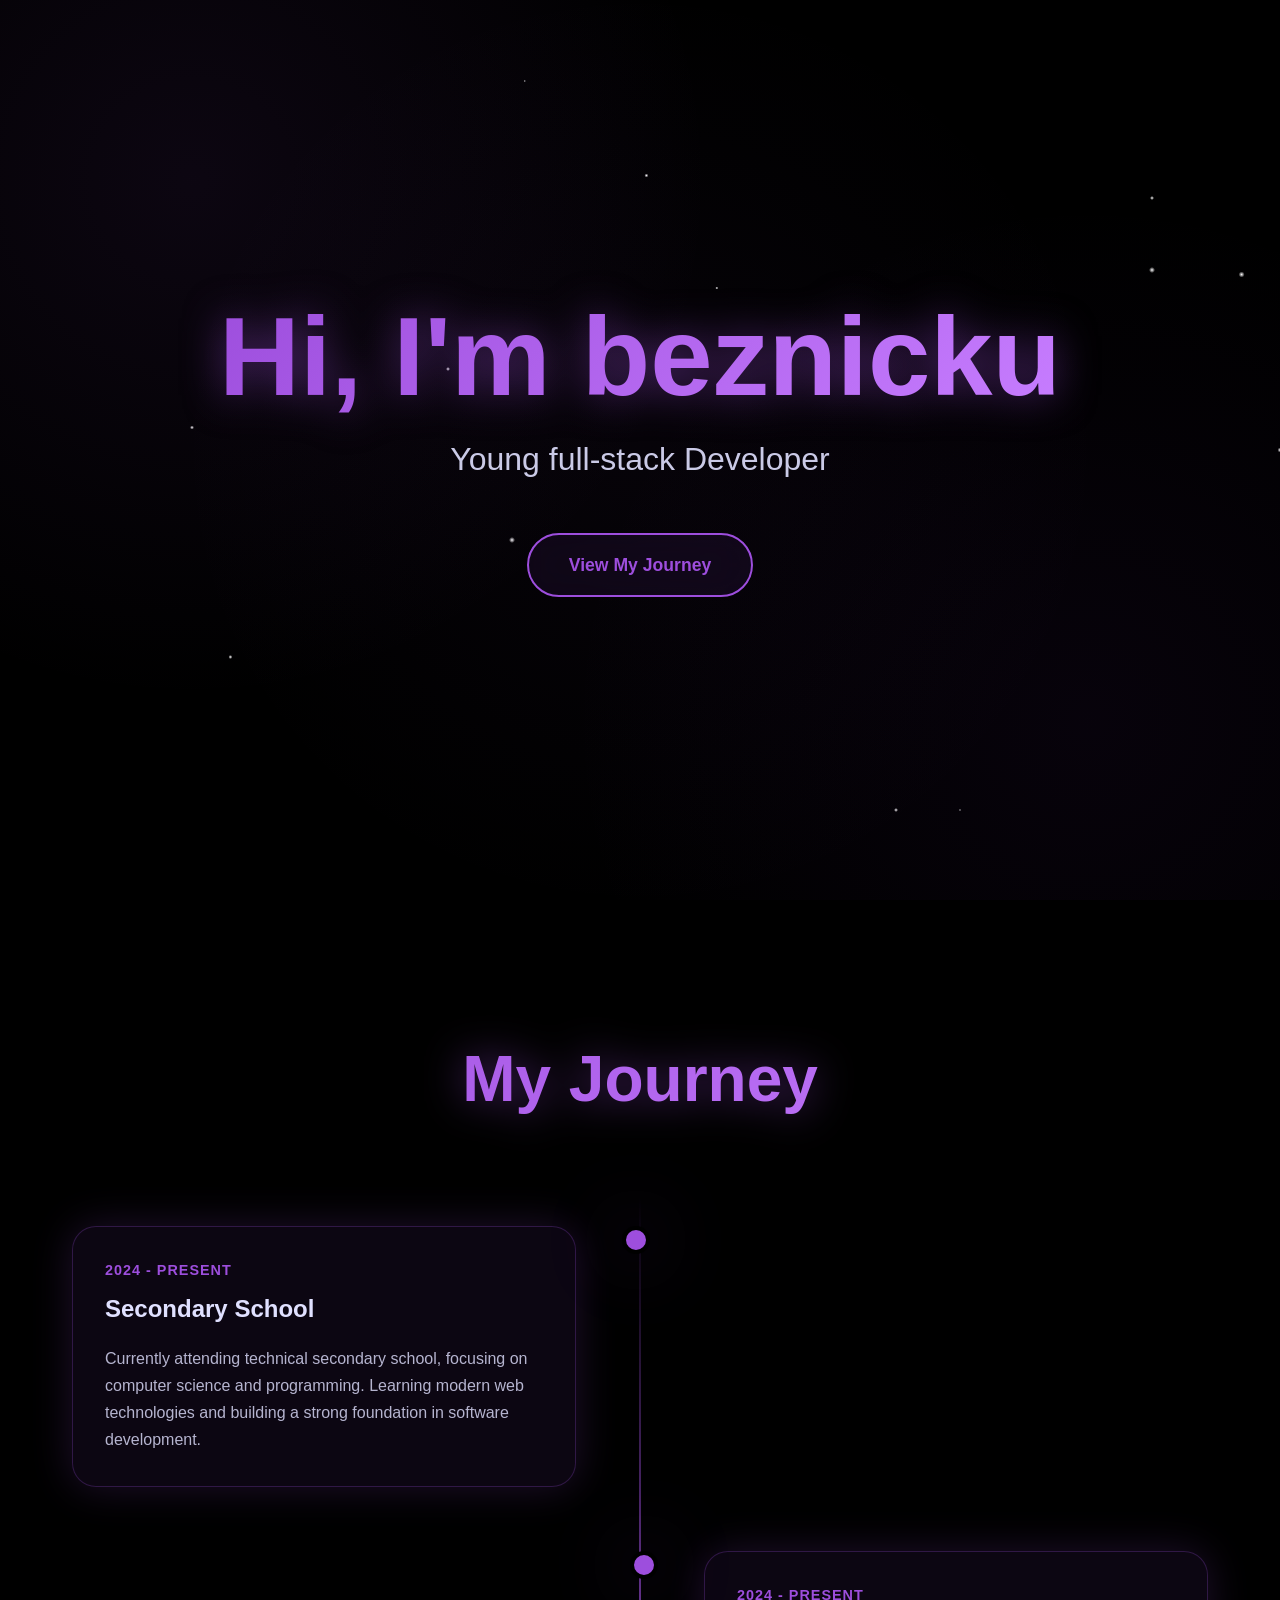
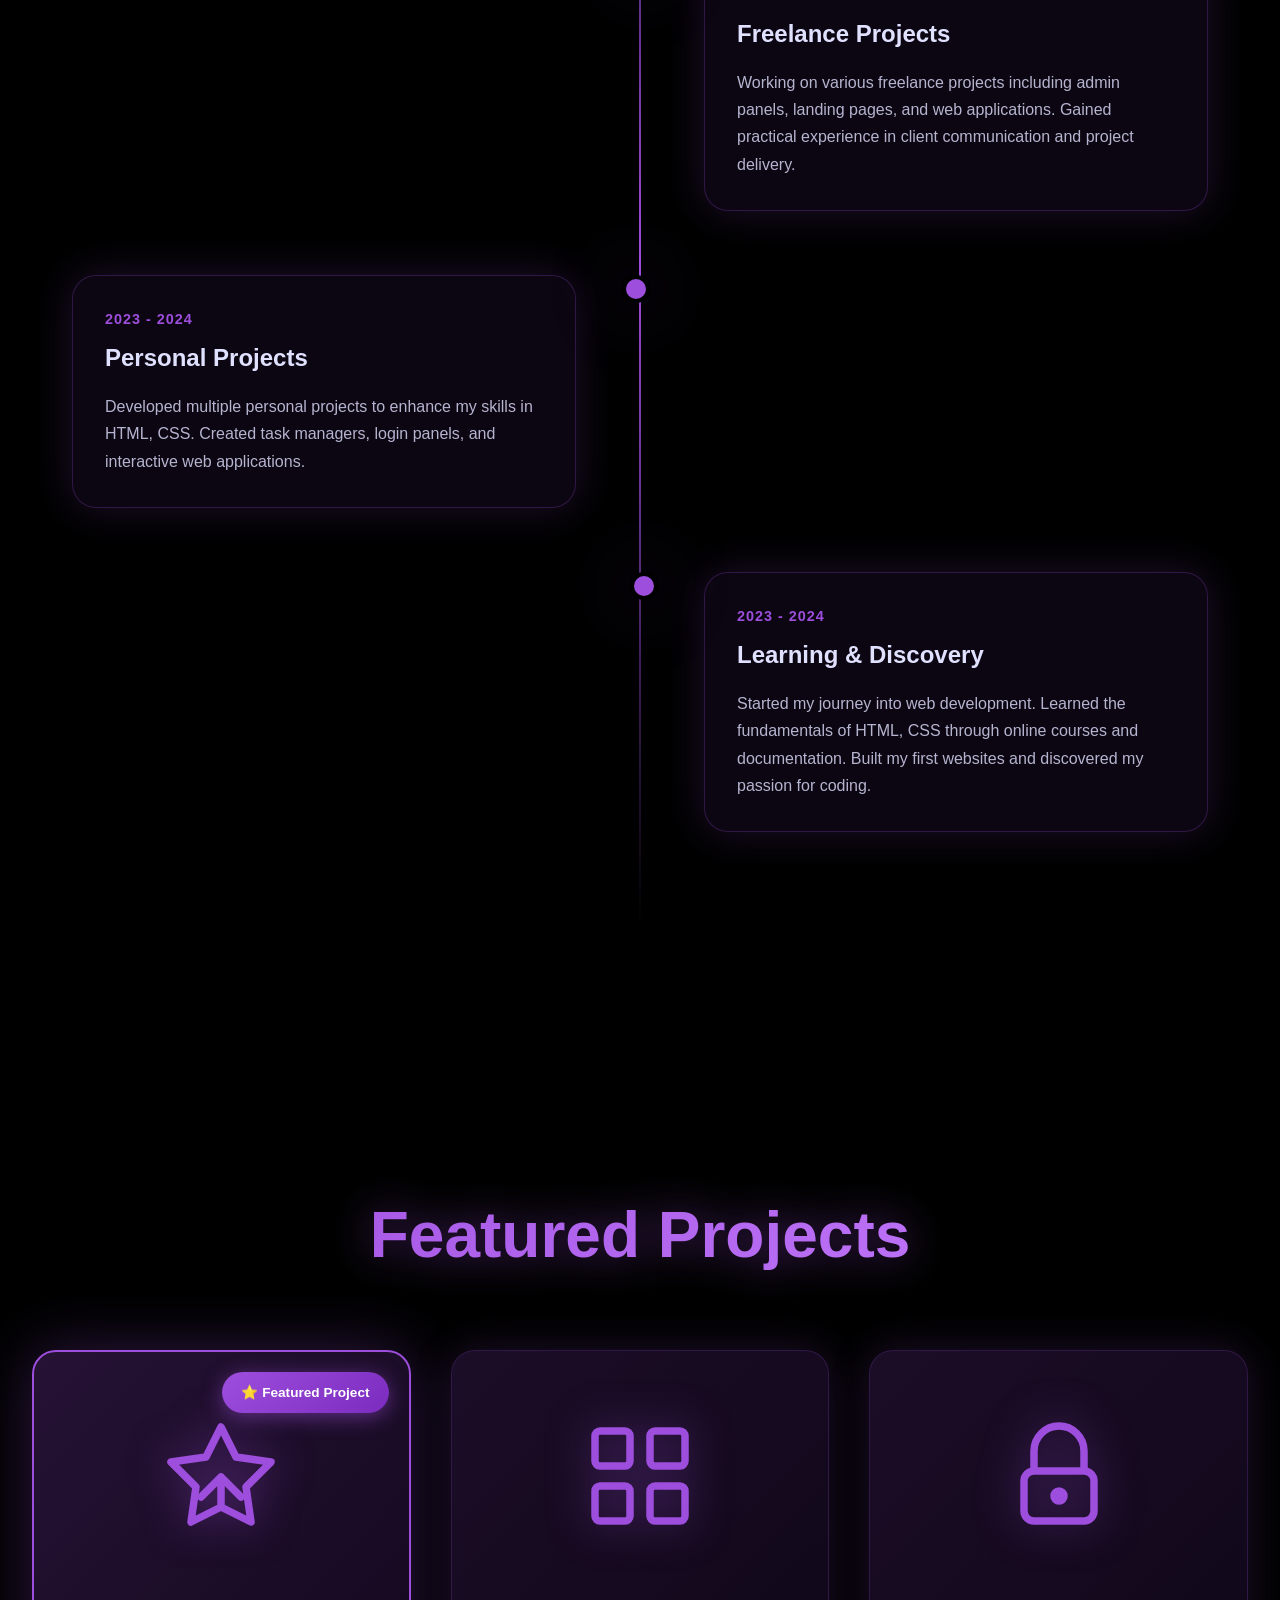
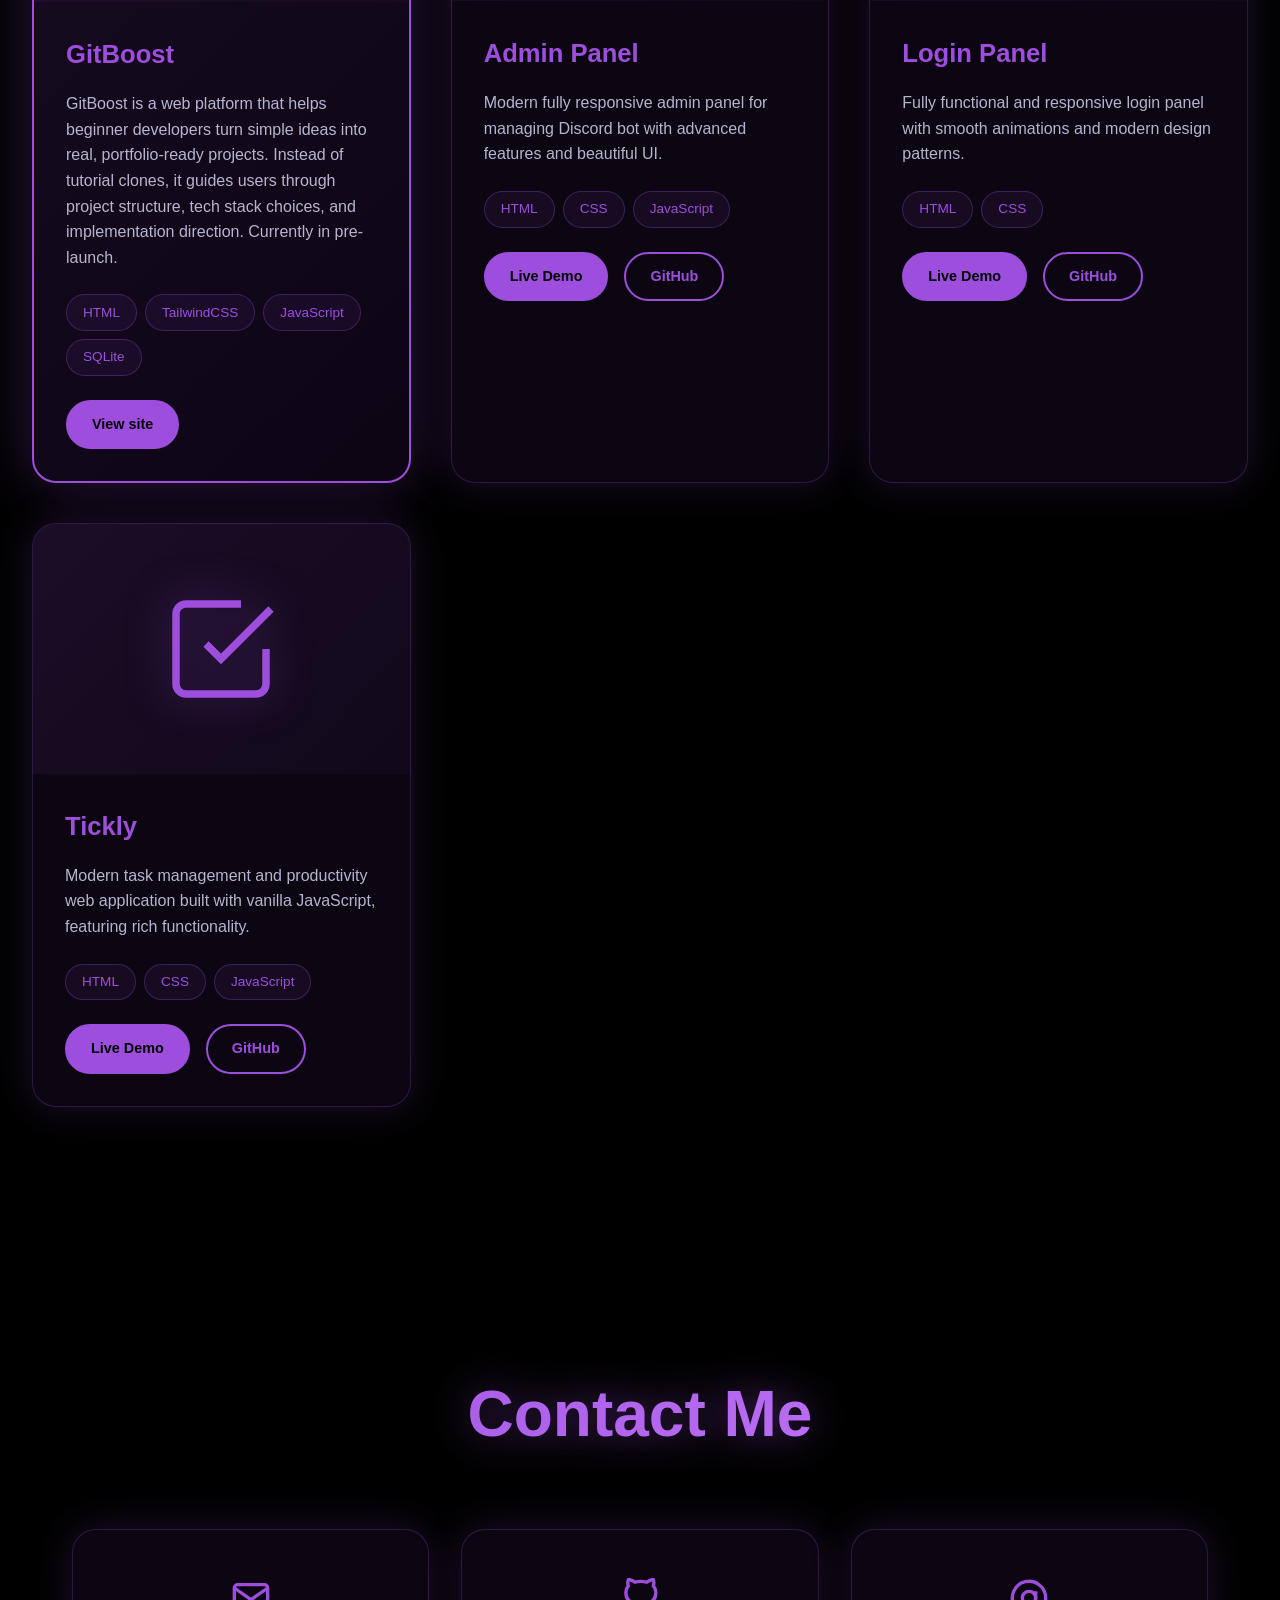
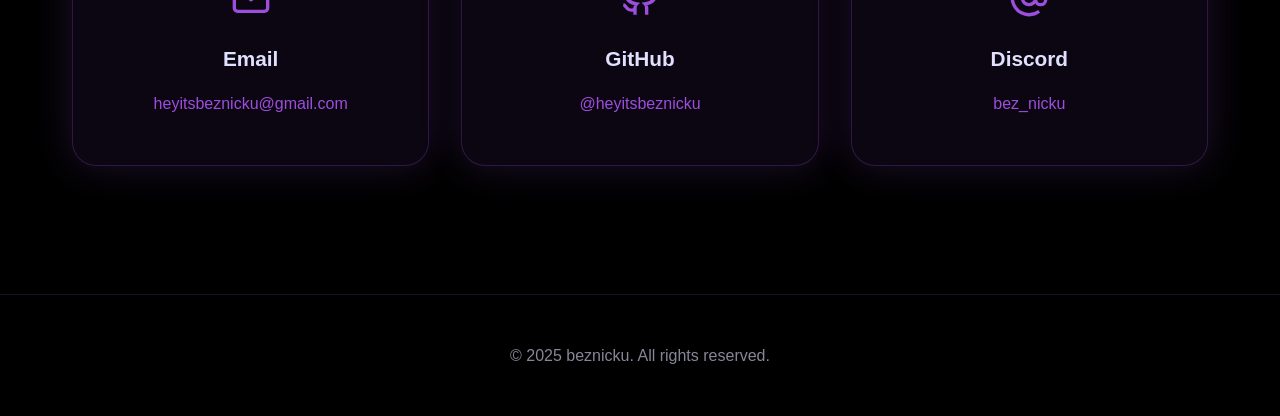
==== index.html @ 3d2bd8b3 "Add files via upload" ====
<!DOCTYPE html>
<html lang="en">
<head>
    <meta charset="UTF-8">
    <meta name="viewport" content="width=device-width, initial-scale=1.0">
    <link rel="icon" href="./Assets/favicon-32x32.png">
    <link rel="stylesheet" href="style.css">
    <title>beznicku - Portfolio</title>
</head>
<body>
    
    <div class="bg-gradient" id="starfield"></div>
    <div class="glass-overlay"></div>

    <section class="hero" id="home">
        <div class="hero-content">
            <h1 class="hero-title">
                <span class="gradient-text">Hi, I'm beznicku</span>
            </h1>
            <p class="hero-subtitle">Young full-stack Developer</p>
            <a href="#timeline" class="cta-button">View My Journey</a>
        </div>
    </section>

    <section class="timeline-section" id="timeline">
        <h2 class="section-title gradient-text">My Journey</h2>
        
        <div class="timeline">
            <div class="timeline-item left">
                <div class="timeline-card glass-card">
                    <div class="timeline-date">2024 - Present</div>
                    <h3 class="timeline-title">Secondary School</h3>
                    <p class="timeline-desc">Currently attending technical secondary school, focusing on computer science and programming. Learning modern web technologies and building a strong foundation in software development.</p>
                </div>
            </div>

            <div class="timeline-item right">
                <div class="timeline-card glass-card">
                    <div class="timeline-date">2024 - Present</div>
                    <h3 class="timeline-title">Freelance Projects</h3>
                    <p class="timeline-desc">Working on various freelance projects including admin panels, landing pages, and web applications. Gained practical experience in client communication and project delivery.</p>
                </div>
            </div>

            <div class="timeline-item left">
                <div class="timeline-card glass-card">
                    <div class="timeline-date">2023 - 2024</div>
                    <h3 class="timeline-title">Personal Projects</h3>
                    <p class="timeline-desc">Developed multiple personal projects to enhance my skills in HTML, CSS. Created task managers, login panels, and interactive web applications.</p>
                </div>
            </div>

            <div class="timeline-item right">
                <div class="timeline-card glass-card">
                    <div class="timeline-date">2023 - 2024</div>
                    <h3 class="timeline-title">Learning & Discovery</h3>
                    <p class="timeline-desc">Started my journey into web development. Learned the fundamentals of HTML, CSS through online courses and documentation. Built my first websites and discovered my passion for coding.</p>
                </div>
            </div>
        </div>
    </section>

    <section class="projects-section" id="projects">
        <h2 class="section-title gradient-text">Featured Projects</h2>
        
        <div class="projects-grid">
            <div class="project-card glass-card featured">
                <div class="featured-badge">⭐ Featured Project</div>
                <div class="project-icon">
                    <svg width="120" height="120" viewBox="0 0 24 24" fill="none" stroke="currentColor" stroke-width="1.5">
                        <path d="M12 2L15 8L22 9L17 14L18 21L12 18L6 21L7 14L2 9L9 8L12 2Z" stroke-linejoin="round"/>
                        <path d="M12 18V12M8 16L12 12L16 16" stroke-linecap="round" stroke-linejoin="round"/>
                    </svg>
                </div>
                <div class="project-content">
                    <h3 class="project-title">GitBoost</h3>
                    <p class="project-description">GitBoost is a web platform that helps beginner developers turn simple ideas into real, portfolio-ready projects. Instead of tutorial clones, it guides users through project structure, tech stack choices, and implementation direction. Currently in pre-launch.</p>
                    <div class="project-tags">
                        <span class="tag">HTML</span>
                        <span class="tag">TailwindCSS</span>
                        <span class="tag">JavaScript</span>
                        <span class="tag">SQLite</span>
                    </div>
                    <div class="project-links">
                        <a href="https://gitboost.beznicku.pl/" class="project-link">View site</a>
                    </div>
                </div>
            </div>

            <div class="project-card glass-card">
                <div class="project-icon">
                    <svg width="120" height="120" viewBox="0 0 24 24" fill="none" stroke="currentColor" stroke-width="1.5">
                        <rect x="3" y="3" width="7" height="7" rx="1"/>
                        <rect x="14" y="3" width="7" height="7" rx="1"/>
                        <rect x="14" y="14" width="7" height="7" rx="1"/>
                        <rect x="3" y="14" width="7" height="7" rx="1"/>
                    </svg>
                </div>
                <div class="project-content">
                    <h3 class="project-title">Admin Panel</h3>
                    <p class="project-description">Modern fully responsive admin panel for managing Discord bot with advanced features and beautiful UI.</p>
                    <div class="project-tags">
                        <span class="tag">HTML</span>
                        <span class="tag">CSS</span>
                        <span class="tag">JavaScript</span>
                    </div>
                    <div class="project-links">
                        <a href="./Assets/AdminPanel.html" class="project-link">Live Demo</a>
                        <a href="https://github.com/heyitsbeznicku/Admin-Panel" class="project-link secondary">GitHub</a>
                    </div>
                </div>
            </div>

            <div class="project-card glass-card">
                <div class="project-icon">
                    <svg width="120" height="120" viewBox="0 0 24 24" fill="none" stroke="currentColor" stroke-width="1.5">
                        <rect x="5" y="11" width="14" height="10" rx="2" ry="2"/>
                        <path d="M12 17a1 1 0 1 0 0-2 1 1 0 0 0 0 2z"/>
                        <path d="M12 15v2"/>
                        <path d="M7 11V7a5 5 0 0 1 10 0v4"/>
                    </svg>
                </div>
                <div class="project-content">
                    <h3 class="project-title">Login Panel</h3>
                    <p class="project-description">Fully functional and responsive login panel with smooth animations and modern design patterns.</p>
                    <div class="project-tags">
                        <span class="tag">HTML</span>
                        <span class="tag">CSS</span>
                    </div>
                    <div class="project-links">
                        <a href="./Assets/LoginPanel.html" class="project-link">Live Demo</a>
                        <a href="https://github.com/heyitsbeznicku/Login-Panel" class="project-link secondary">GitHub</a>
                    </div>
                </div>
            </div>

            <div class="project-card glass-card">
                <div class="project-icon">
                    <svg width="120" height="120" viewBox="0 0 24 24" fill="none" stroke="currentColor" stroke-width="1.5">
                        <path d="M9 11l3 3L22 4"/>
                        <path d="M21 12v7a2 2 0 0 1-2 2H5a2 2 0 0 1-2-2V5a2 2 0 0 1 2-2h11"/>
                    </svg>
                </div>
                <div class="project-content">
                    <h3 class="project-title">Tickly</h3>
                    <p class="project-description">Modern task management and productivity web application built with vanilla JavaScript, featuring rich functionality.</p>
                    <div class="project-tags">
                        <span class="tag">HTML</span>
                        <span class="tag">CSS</span>
                        <span class="tag">JavaScript</span>
                    </div>
                    <div class="project-links">
                        <a href="./Assets/Tickly/index.html" class="project-link">Live Demo</a>
                        <a href="https://github.com/heyitsbeznicku/Tickly" class="project-link secondary">GitHub</a>
                    </div>
                </div>
            </div>
        </div>
    </section>

    <section class="contact-section" id="contact">
        <h2 class="section-title gradient-text">Contact Me</h2>
        
        <div class="contact-container">
            <div class="contact-card glass-card">
                <div class="contact-icon">
                    <svg width="40" height="40" viewBox="0 0 24 24" fill="none" stroke="currentColor" stroke-width="2">
                        <path d="M4 4h16c1.1 0 2 .9 2 2v12c0 1.1-.9 2-2 2H4c-1.1 0-2-.9-2-2V6c0-1.1.9-2 2-2z"></path>
                        <polyline points="22,6 12,13 2,6"></polyline>
                    </svg>
                </div>
                <h3 class="contact-title">Email</h3>
                <a href="mailto:heyitsbeznicku@gmail.com" class="contact-link">heyitsbeznicku@gmail.com</a>
            </div>

            <div class="contact-card glass-card">
                <div class="contact-icon">
                    <svg width="40" height="40" viewBox="0 0 24 24" fill="none" stroke="currentColor" stroke-width="2">
                        <path d="M9 19c-5 1.5-5-2.5-7-3m14 6v-3.87a3.37 3.37 0 0 0-.94-2.61c3.14-.35 6.44-1.54 6.44-7A5.44 5.44 0 0 0 20 4.77 5.07 5.07 0 0 0 19.91 1S18.73.65 16 2.48a13.38 13.38 0 0 0-7 0C6.27.65 5.09 1 5.09 1A5.07 5.07 0 0 0 5 4.77a5.44 5.44 0 0 0-1.5 3.78c0 5.42 3.3 6.61 6.44 7A3.37 3.37 0 0 0 9 18.13V22"></path>
                    </svg>
                </div>
                <h3 class="contact-title">GitHub</h3>
                <a href="https://github.com/heyitsbeznicku" class="contact-link" target="_blank">@heyitsbeznicku</a>
            </div>

            <div class="contact-card glass-card">
                <div class="contact-icon">
                    <svg width="40" height="40" viewBox="0 0 24 24" fill="none" stroke="currentColor" stroke-width="2">
                        <circle cx="12" cy="12" r="4"></circle>
                        <path d="M16 8v5a3 3 0 0 0 6 0v-1a10 10 0 1 0-3.92 7.94"></path>
                    </svg>
                </div>
                <h3 class="contact-title">Discord</h3>
                <p class="contact-link">bez_nicku</p>
            </div>
        </div>
    </section>

    <footer class="footer">
        <p>&copy; 2025 beznicku. All rights reserved.</p>
    </footer>

    <script>
        document.querySelectorAll('a[href^="#"]').forEach(anchor => {
            anchor.addEventListener('click', function (e) {
                e.preventDefault();
                const target = document.querySelector(this.getAttribute('href'));
                if (target) {
                    target.scrollIntoView({
                        behavior: 'smooth',
                        block: 'start'
                    });
                }
            });
        });

        const observerOptions = {
            threshold: 0.1,
            rootMargin: '0px 0px -100px 0px'
        };

        const observer = new IntersectionObserver((entries) => {
            entries.forEach(entry => {
                if (entry.isIntersecting) {
                    entry.target.style.opacity = '1';
                    entry.target.style.transform = 'translateY(0)';
                }
            });
        }, observerOptions);

        document.querySelectorAll('.timeline-item, .project-card, .contact-card').forEach(el => {
            el.style.opacity = '0';
            el.style.transform = 'translateY(30px)';
            el.style.transition = 'all 0.6s cubic-bezier(0.25, 0.8, 0.25, 1)';
            observer.observe(el);
        });

        function createShootingStar() {
            const starfield = document.getElementById('starfield');
            const star = document.createElement('div');
            star.className = 'shooting-star';
            
            star.style.left = Math.random() * 50 + '%';
            star.style.top = Math.random() * 30 + '%';
            
            starfield.appendChild(star);

            setTimeout(() => {
                star.remove();
            }, 2000);
        }

        function scheduleShootingStar() {
            createShootingStar();
            const nextDelay = Math.random() * 5000 + 5000; 
            setTimeout(scheduleShootingStar, nextDelay);
        }


        setTimeout(scheduleShootingStar, 3000);
    </script>

</body>
</html>
---- style.css ----
:root {
    --bg: #000000;
    --text: #e0e0ff;
    --accent: #9d4edd;
    --accent-dark: #7b2cbf;
    --gray: #0a0a0a;
    --border: rgba(157, 78, 221, 0.3);
    --shadow: 0 0 40px rgba(157, 78, 221, 0.2);
    --glow: 0 0 80px rgba(157, 78, 221, 0.4);
    --transition: all 0.4s cubic-bezier(0.25, 0.8, 0.25, 1);
    --glass-bg: rgba(157, 78, 221, 0.08);
    --glass-border: rgba(157, 78, 221, 0.25);
}

* {
    margin: 0;
    padding: 0;
    box-sizing: border-box;
}

body {
    font-family: -apple-system, BlinkMacSystemFont, 'Segoe UI', Roboto, 'Helvetica Neue', Arial, sans-serif;
    background: var(--bg);
    color: var(--text);
    line-height: 1.6;
    overflow-x: hidden;
    position: relative;
}

.bg-gradient {
    position: fixed;
    top: 0;
    left: 0;
    width: 100%;
    height: 100%;
    background: #000000;
    z-index: -2;
    overflow: hidden;
}

.shooting-star {
    position: absolute;
    width: 3px;
    height: 3px;
    background: white;
    border-radius: 50%;
    box-shadow: 0 0 6px 2px rgba(255, 255, 255, 1);
    animation: shootingStar 2s ease-out;
    opacity: 0;
}

.shooting-star::after {
    content: '';
    position: absolute;
    top: 50%;
    right: 3px;
    width: 100px;
    height: 2px;
    background: linear-gradient(90deg, transparent 0%, rgba(255, 255, 255, 0.8) 40%, white 100%);
    transform: translateY(-50%);
    border-radius: 50%;
    box-shadow: 0 0 8px rgba(255, 255, 255, 0.6);
}

@keyframes shootingStar {
    0% {
        opacity: 0;
        transform: translateX(0) translateY(0) rotate(45deg);
    }
    10% {
        opacity: 1;
    }
    80% {
        opacity: 0.8;
    }
    100% {
        opacity: 0;
        transform: translateX(400px) translateY(400px) rotate(45deg);
    }
}

.bg-gradient::before,
.bg-gradient::after {
    content: '';
    position: absolute;
    width: 100%;
    height: 100%;
    background-image:
        radial-gradient(3px 3px at 20% 30%, white, transparent),
        radial-gradient(2px 2px at 60% 70%, white, transparent),
        radial-gradient(2px 2px at 50% 50%, white, transparent),
        radial-gradient(2px 2px at 80% 10%, white, transparent),
        radial-gradient(3px 3px at 90% 60%, white, transparent),
        radial-gradient(2px 2px at 33% 80%, white, transparent),
        radial-gradient(2px 2px at 15% 60%, white, transparent),
        radial-gradient(3px 3px at 70% 35%, white, transparent),
        radial-gradient(2px 2px at 45% 15%, white, transparent),
        radial-gradient(2px 2px at 85% 85%, white, transparent),
        radial-gradient(1px 1px at 25% 25%, white, transparent),
        radial-gradient(1px 1px at 65% 55%, white, transparent),
        radial-gradient(2px 2px at 35% 65%, white, transparent),
        radial-gradient(1px 1px at 75% 45%, white, transparent);
    background-size: 200% 200%, 200% 200%, 300% 300%, 250% 250%, 200% 200%, 280% 280%, 220% 220%, 190% 190%, 210% 210%, 230% 230%, 260% 260%, 240% 240%, 220% 220%, 250% 250%;
    background-position: 0% 0%, 50% 50%, 10% 60%, 70% 30%, 90% 90%, 30% 10%, 60% 80%, 40% 40%, 20% 70%, 80% 20%, 15% 35%, 55% 65%, 35% 85%, 75% 15%;
    animation: stars 8s linear infinite;
}

.bg-gradient::after {
    background-image:
        radial-gradient(2.5px 2.5px at 40% 20%, white, transparent),
        radial-gradient(2px 2px at 75% 85%, white, transparent),
        radial-gradient(2px 2px at 25% 45%, white, transparent),
        radial-gradient(2.5px 2.5px at 85% 40%, white, transparent),
        radial-gradient(2px 2px at 10% 90%, white, transparent),
        radial-gradient(2px 2px at 55% 15%, white, transparent),
        radial-gradient(2.5px 2.5px at 95% 75%, white, transparent),
        radial-gradient(2px 2px at 30% 55%, white, transparent),
        radial-gradient(1.5px 1.5px at 50% 85%, white, transparent),
        radial-gradient(1.5px 1.5px at 70% 25%, white, transparent),
        radial-gradient(2px 2px at 15% 40%, white, transparent),
        radial-gradient(1.5px 1.5px at 90% 55%, white, transparent);
    background-size: 250% 250%, 200% 200%, 270% 270%, 230% 230%, 210% 210%, 240% 240%, 260% 260%, 220% 220%, 230% 230%, 240% 240%, 250% 250%, 210% 210%;
    animation: stars 12s linear infinite reverse;
    opacity: 1;
}

@keyframes stars {
    0%, 100% { opacity: 1; }
    50% { opacity: 0.3; }
}

@keyframes float {
    0%, 100% { transform: translate(0, 0) scale(1); }
    33% { transform: translate(30px, -30px) scale(1.05); }
    66% { transform: translate(-20px, 20px) scale(0.95); }
}

.glass-overlay {
    position: fixed;
    top: 0;
    left: 0;
    width: 100%;
    height: 100%;
    background: 
        radial-gradient(circle at 15% 20%, rgba(157, 78, 221, 0.08) 0%, transparent 40%),
        radial-gradient(circle at 85% 80%, rgba(123, 44, 191, 0.06) 0%, transparent 40%),
        radial-gradient(circle at 50% 50%, rgba(157, 78, 221, 0.04) 0%, transparent 60%);
    z-index: -1;
    pointer-events: none;
    animation: cosmicGlow 15s ease-in-out infinite alternate;
}

@keyframes cosmicGlow {
    0% { opacity: 0.6; }
    100% { opacity: 1; }
}

.glass-card {
    background: var(--glass-bg);
    backdrop-filter: blur(20px);
    -webkit-backdrop-filter: blur(20px);
    border: 1px solid var(--glass-border);
    border-radius: 24px;
    box-shadow: var(--shadow);
    transition: var(--transition);
}

.glass-card:hover {
    border-color: var(--accent);
    box-shadow: var(--glow);
    transform: translateY(-8px);
}

.hero {
    min-height: 100vh;
    display: flex;
    align-items: center;
    justify-content: center;
    padding: 2rem;
    position: relative;
}

.hero-content {
    text-align: center;
    z-index: 1;
}

.hero-title {
    font-size: clamp(3rem, 10vw, 7rem);
    font-weight: 800;
    margin-bottom: 1rem;
    line-height: 1.1;
}

.gradient-text {
    background: linear-gradient(135deg, #9d4edd 0%, #c77dff 50%, #7b2cbf 100%);
    -webkit-background-clip: text;
    -webkit-text-fill-color: transparent;
    background-clip: text;
    background-size: 200% 200%;
    animation: gradientShift 8s ease infinite;
    filter: drop-shadow(0 0 20px rgba(157, 78, 221, 0.5));
}

@keyframes gradientShift {
    0%, 100% { background-position: 0% 50%; }
    50% { background-position: 100% 50%; }
}

.hero-subtitle {
    font-size: clamp(1.2rem, 3vw, 2rem);
    color: var(--text);
    margin-bottom: 3rem;
    opacity: 0.9;
}

.cta-button {
    display: inline-block;
    padding: 1rem 2.5rem;
    background: var(--glass-bg);
    backdrop-filter: blur(20px);
    border: 2px solid var(--accent);
    border-radius: 50px;
    color: var(--accent);
    text-decoration: none;
    font-weight: 600;
    font-size: 1.1rem;
    transition: var(--transition);
    position: relative;
    overflow: hidden;
}

.cta-button::before {
    content: '';
    position: absolute;
    top: 0;
    left: -100%;
    width: 100%;
    height: 100%;
    background: linear-gradient(90deg, transparent, var(--accent), transparent);
    transition: var(--transition);
}

.cta-button:hover::before {
    left: 100%;
}

.cta-button:hover {
    background: var(--accent);
    color: var(--bg);
    box-shadow: var(--glow);
    transform: scale(1.05);
}

.section-title {
    font-size: clamp(2.5rem, 6vw, 4rem);
    font-weight: 700;
    text-align: center;
    margin-bottom: 4rem;
}

.timeline-section {
    padding: 8rem 2rem;
    max-width: 1200px;
    margin: 0 auto;
}

.timeline {
    position: relative;
    padding: 2rem 0;
}

.timeline::before {
    content: '';
    position: absolute;
    left: 50%;
    top: 0;
    bottom: 0;
    width: 2px;
    background: linear-gradient(180deg, transparent, var(--accent), transparent);
    transform: translateX(-50%);
}

.timeline-item {
    position: relative;
    margin-bottom: 4rem;
    width: 50%;
}

.timeline-item.left {
    left: 0;
    padding-right: 4rem;
}

.timeline-item.right {
    left: 50%;
    padding-left: 4rem;
}

.timeline-item::before {
    content: '';
    position: absolute;
    top: 0;
    width: 20px;
    height: 20px;
    background: var(--accent);
    border: 4px solid var(--bg);
    border-radius: 50%;
    box-shadow: var(--glow);
    z-index: 1;
}

.timeline-item.left::before {
    right: -10px;
}

.timeline-item.right::before {
    left: -10px;
}

.timeline-card {
    padding: 2rem;
}

.timeline-date {
    color: var(--accent);
    font-weight: 600;
    font-size: 0.9rem;
    margin-bottom: 0.5rem;
    text-transform: uppercase;
    letter-spacing: 1px;
}

.timeline-title {
    font-size: 1.5rem;
    margin-bottom: 1rem;
    color: var(--text);
}

.timeline-desc {
    color: var(--text);
    opacity: 0.8;
    line-height: 1.7;
}

.projects-section {
    padding: 8rem 2rem;
    background: rgba(0, 0, 0, 0.2);
}

.projects-grid {
    display: grid;
    grid-template-columns: repeat(auto-fit, minmax(350px, 1fr));
    gap: 2.5rem;
    max-width: 1400px;
    margin: 0 auto;
}

.project-card {
    overflow: hidden;
    position: relative;
}

.project-card.featured {
    background: linear-gradient(135deg, rgba(157, 78, 221, 0.15), rgba(123, 44, 191, 0.1));
    border: 2px solid var(--accent);
    box-shadow: 0 0 60px rgba(157, 78, 221, 0.3);
    transform: scale(1.05);
}

.project-card.featured:hover {
    transform: translateY(-8px) scale(1.05);
    box-shadow: 0 0 80px rgba(157, 78, 221, 0.5);
}

.featured-badge {
    position: absolute;
    top: 20px;
    right: 20px;
    background: linear-gradient(135deg, var(--accent), var(--accent-dark));
    color: white;
    padding: 0.6rem 1.2rem;
    border-radius: 50px;
    font-weight: 700;
    font-size: 0.85rem;
    z-index: 10;
    box-shadow: 0 4px 20px rgba(157, 78, 221, 0.5);
    animation: pulse-badge 2.5s ease-in-out infinite;
}

@keyframes pulse-badge {
    0%, 100% { 
        transform: scale(1);
        box-shadow: 0 4px 20px rgba(157, 78, 221, 0.5);
    }
    50% { 
        transform: scale(1.05);
        box-shadow: 0 6px 30px rgba(157, 78, 221, 0.7);
    }
}

.project-icon {
    height: 250px;
    display: flex;
    align-items: center;
    justify-content: center;
    background: linear-gradient(135deg, rgba(157, 78, 221, 0.1), rgba(123, 44, 191, 0.05));
    transition: var(--transition);
}

.project-icon svg {
    color: var(--accent);
    filter: drop-shadow(0 0 20px rgba(157, 78, 221, 0.5));
    transition: var(--transition);
}

.project-card:hover .project-icon svg {
    transform: scale(1.1) rotate(5deg);
    filter: drop-shadow(0 0 30px rgba(157, 78, 221, 0.8));
}

.project-content {
    padding: 2rem;
}

.project-title {
    font-size: 1.6rem;
    margin-bottom: 1rem;
    color: var(--accent);
}

.project-description {
    color: var(--text);
    opacity: 0.8;
    margin-bottom: 1.5rem;
    line-height: 1.6;
}

.project-tags {
    display: flex;
    flex-wrap: wrap;
    gap: 0.5rem;
    margin-bottom: 1.5rem;
}

.tag {
    padding: 0.4rem 1rem;
    background: var(--glass-bg);
    border: 1px solid var(--border);
    border-radius: 50px;
    font-size: 0.85rem;
    color: var(--accent);
    font-weight: 500;
}

.project-links {
    display: flex;
    gap: 1rem;
}

.project-link {
    padding: 0.7rem 1.5rem;
    background: var(--accent);
    color: var(--bg);
    border-radius: 50px;
    text-decoration: none;
    font-weight: 600;
    font-size: 0.9rem;
    transition: var(--transition);
    border: 2px solid var(--accent);
}

.project-link:hover {
    background: transparent;
    color: var(--accent);
    box-shadow: var(--glow);
    transform: scale(1.05);
}

.project-link.secondary {
    background: transparent;
    color: var(--accent);
}

.project-link.secondary:hover {
    background: var(--accent);
    color: var(--bg);
}

.contact-section {
    padding: 8rem 2rem;
    max-width: 1200px;
    margin: 0 auto;
}

.contact-container {
    display: grid;
    grid-template-columns: repeat(auto-fit, minmax(280px, 1fr));
    gap: 2rem;
}

.contact-card {
    padding: 3rem 2rem;
    text-align: center;
}

.contact-icon {
    color: var(--accent);
    margin-bottom: 1.5rem;
    display: flex;
    justify-content: center;
}

.contact-title {
    font-size: 1.3rem;
    margin-bottom: 1rem;
    color: var(--text);
}

.contact-link {
    color: var(--accent);
    text-decoration: none;
    font-size: 1rem;
    transition: var(--transition);
    display: inline-block;
}

.contact-link:hover {
    color: var(--text);
    transform: translateY(-2px);
}

.footer {
    padding: 3rem 2rem;
    text-align: center;
    border-top: 1px solid var(--border);
    color: var(--text);
    opacity: 0.6;
}

@media (max-width: 768px) {
    .timeline::before {
        left: 20px;
    }
    
    .timeline-item {
        width: 100%;
        left: 0 !important;
        padding-left: 4rem !important;
        padding-right: 0 !important;
    }
    
    .timeline-item::before {
        left: 10px !important;
    }
    
    .projects-grid {
        grid-template-columns: 1fr;
    }
    
    .contact-container {
        grid-template-columns: 1fr;
    }
}

@media (max-width: 480px) {
    .hero {
        padding: 1rem;
    }
    
    .timeline-section,
    .projects-section,
    .contact-section {
        padding: 4rem 1rem;
    }
    
    .section-title {
        margin-bottom: 2rem;
    }
}

::-webkit-scrollbar {
    width: 10px;
}

::-webkit-scrollbar-track {
    background: var(--bg);
}

::-webkit-scrollbar-thumb {
    background: var(--accent);
    border-radius: 10px;
}

::-webkit-scrollbar-thumb:hover {
    background: var(--accent-dark);
}

::selection {
    background: var(--accent);
    color: var(--bg);
}

::-moz-selection {
    background: var(--accent);
    color: var(--bg);
}
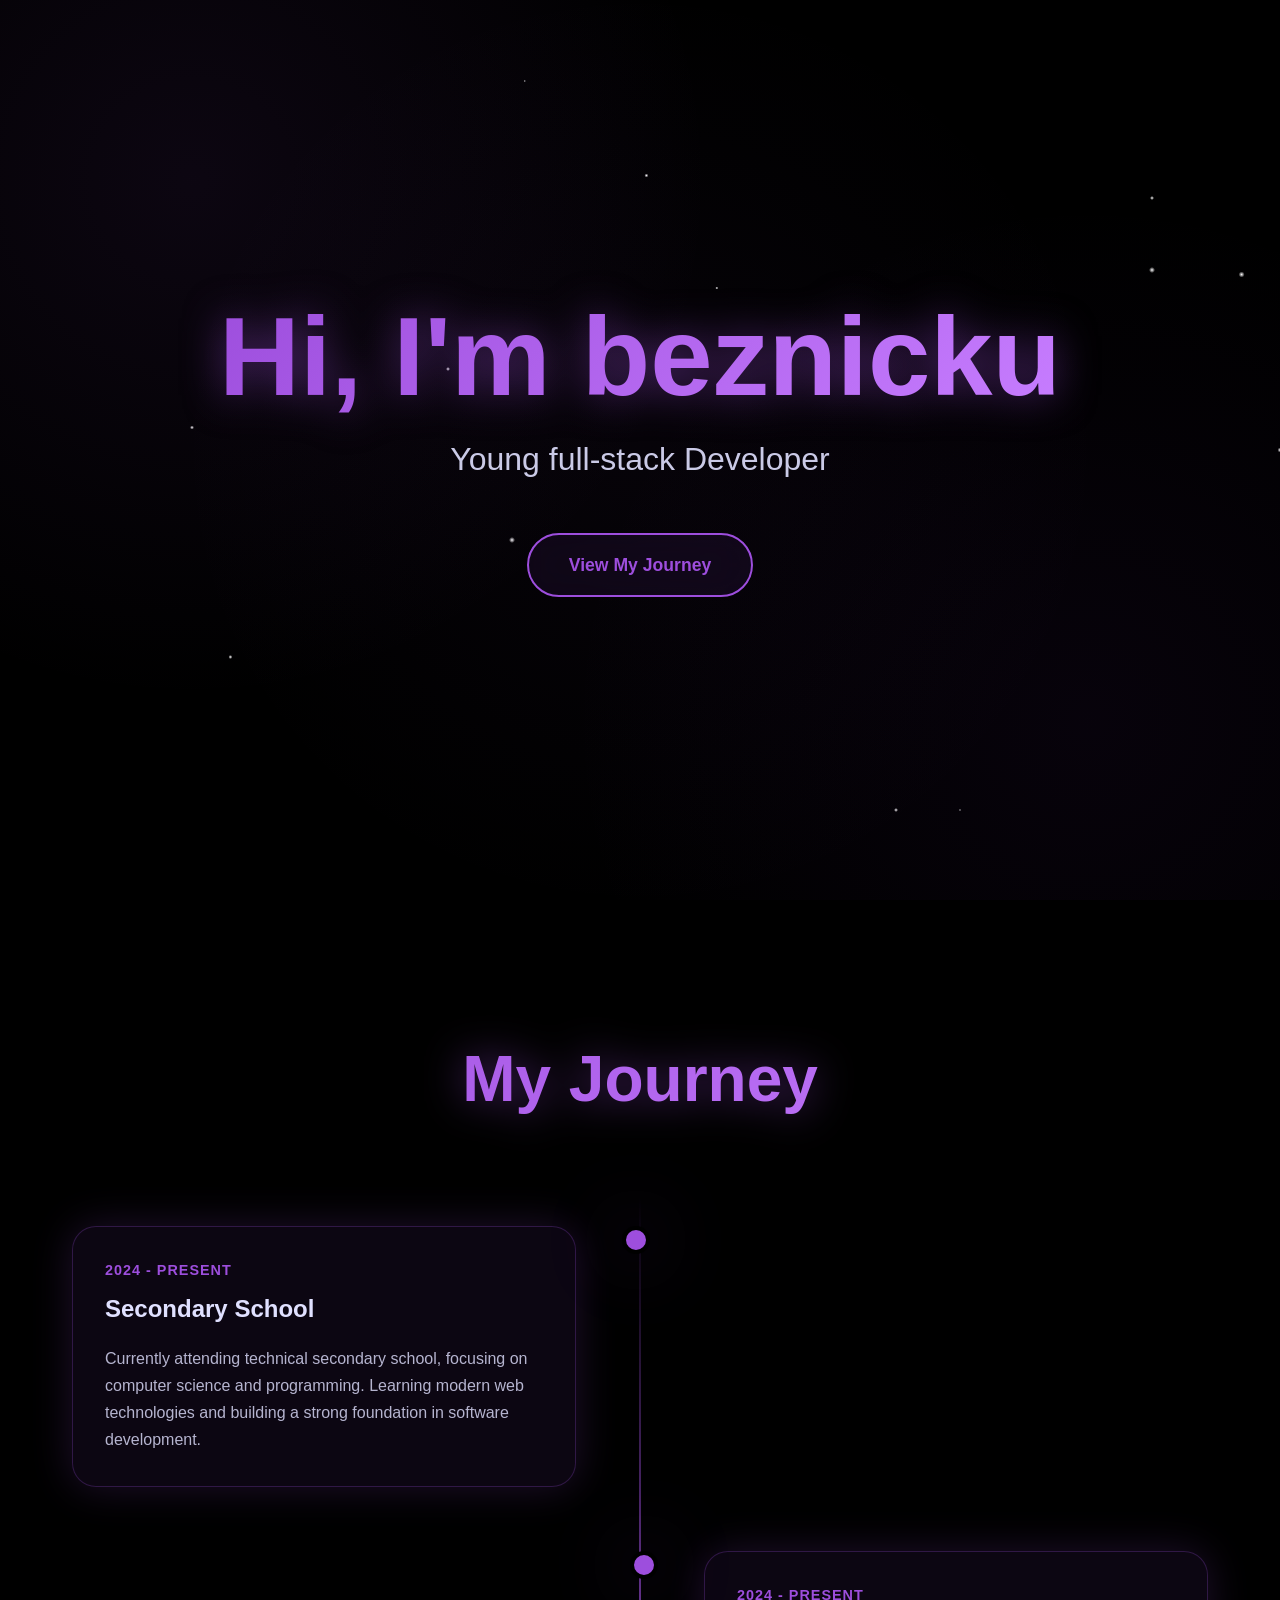
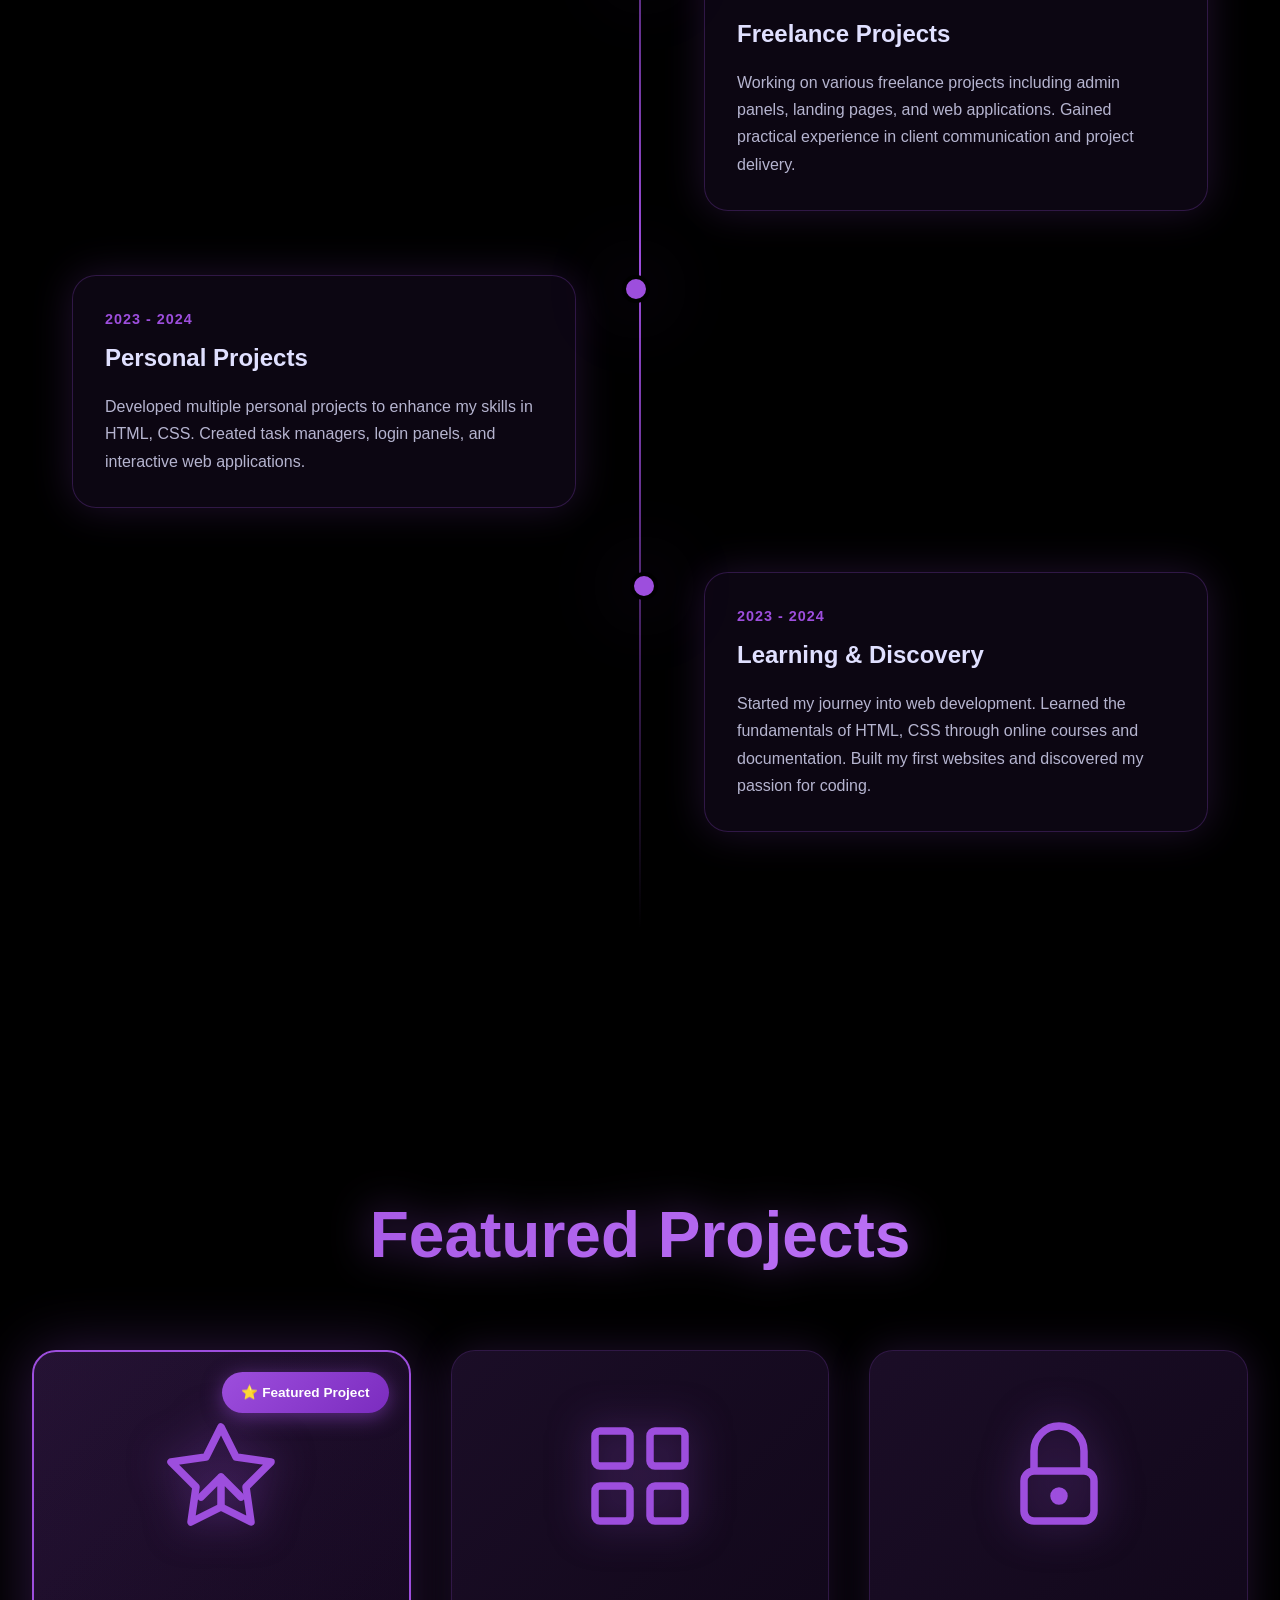
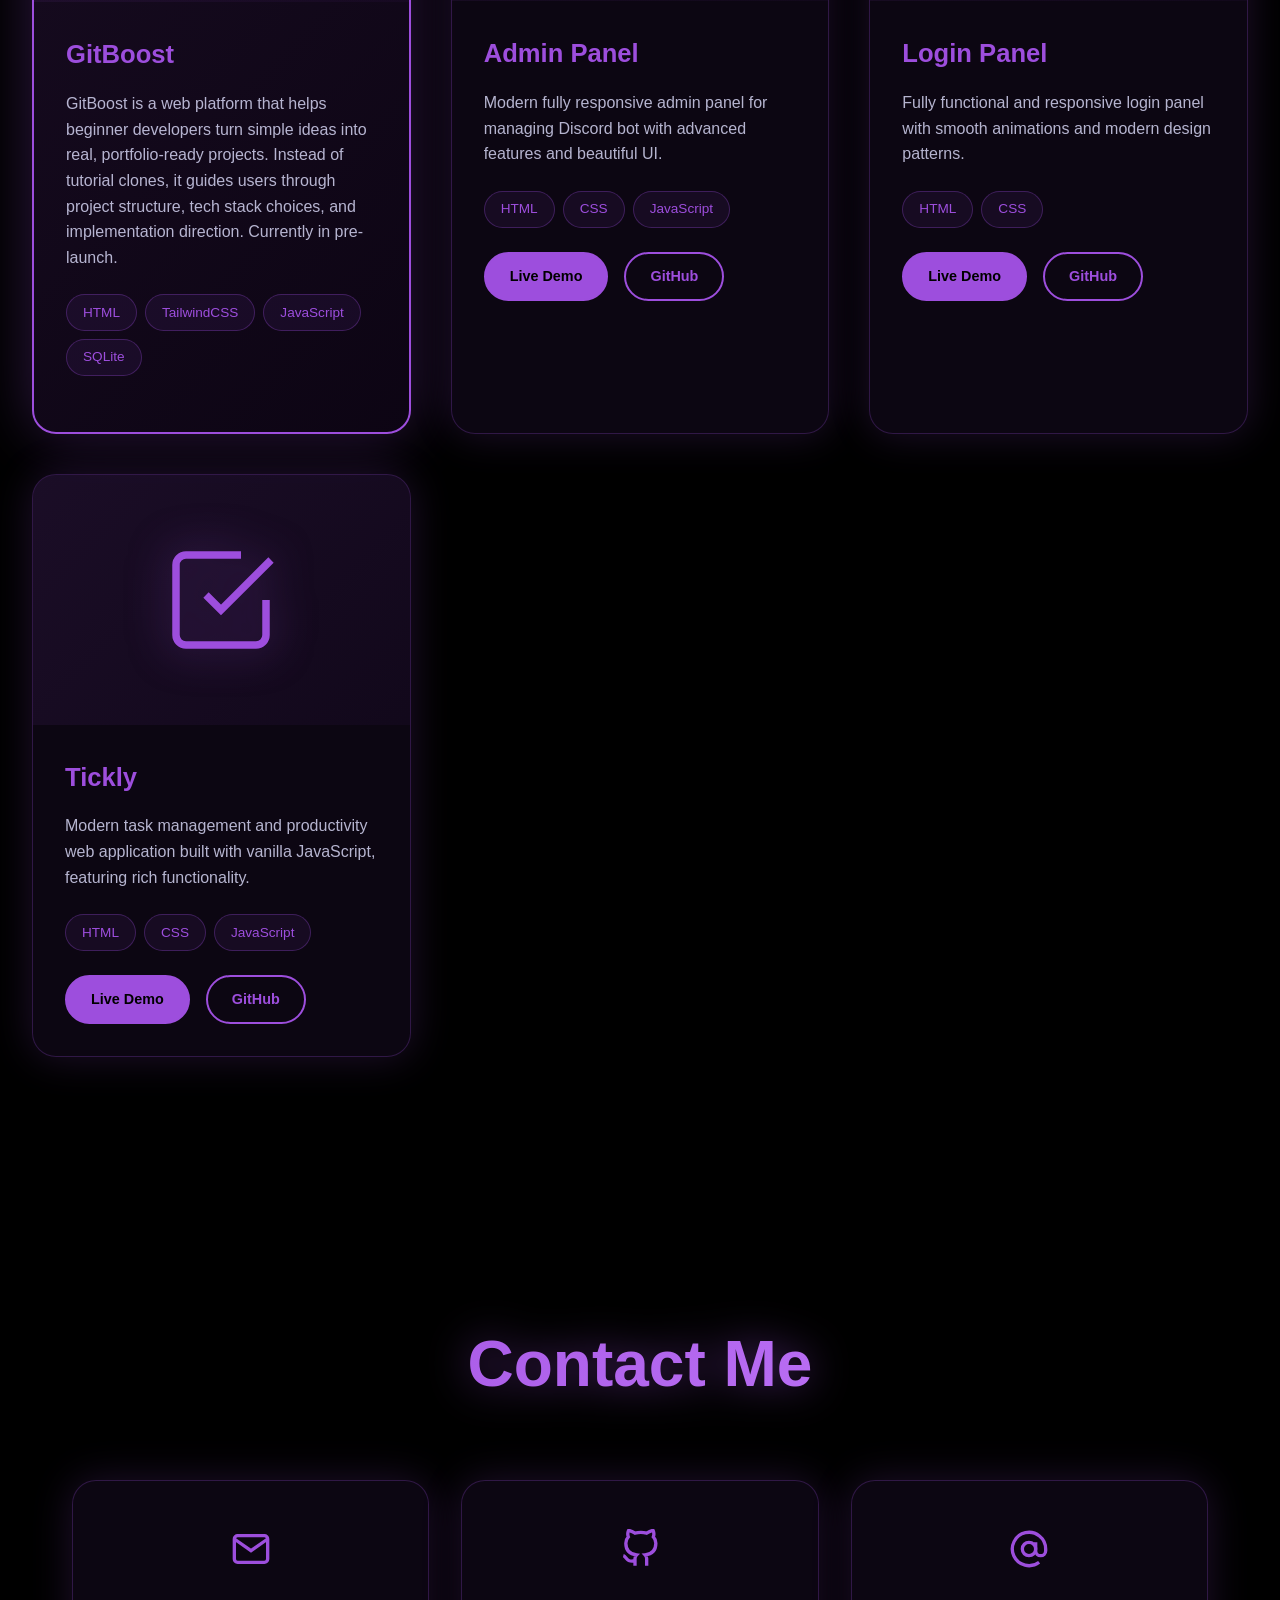
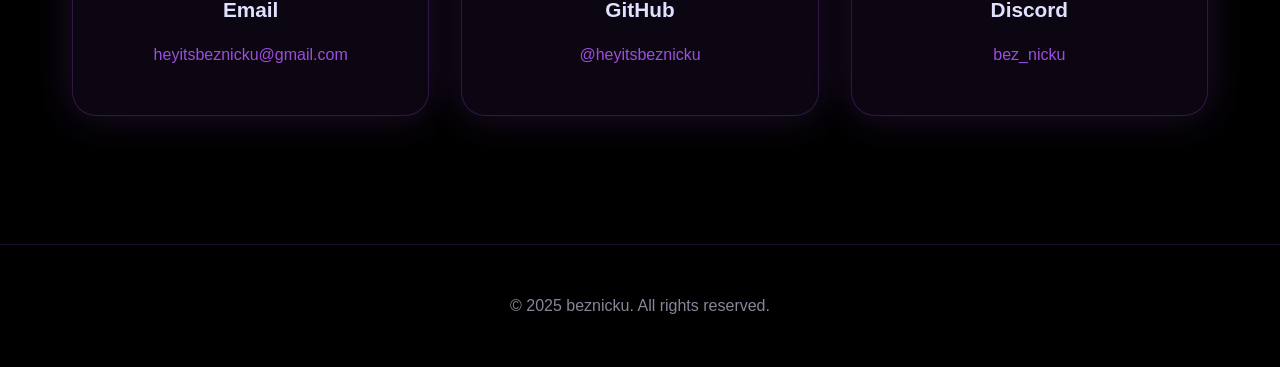
==== commit 47eda57e: "Restore index.html to original state" ====
--- a/index.html
+++ b/index.html
@@ -82,7 +82,6 @@
                         <span class="tag">SQLite</span>
                     </div>
                     <div class="project-links">
-                        <a href="https://gitboost.beznicku.pl/" class="project-link">View site</a>
                     </div>
                 </div>
             </div>
@@ -262,3 +261,4 @@
 
 </body>
 </html>
+
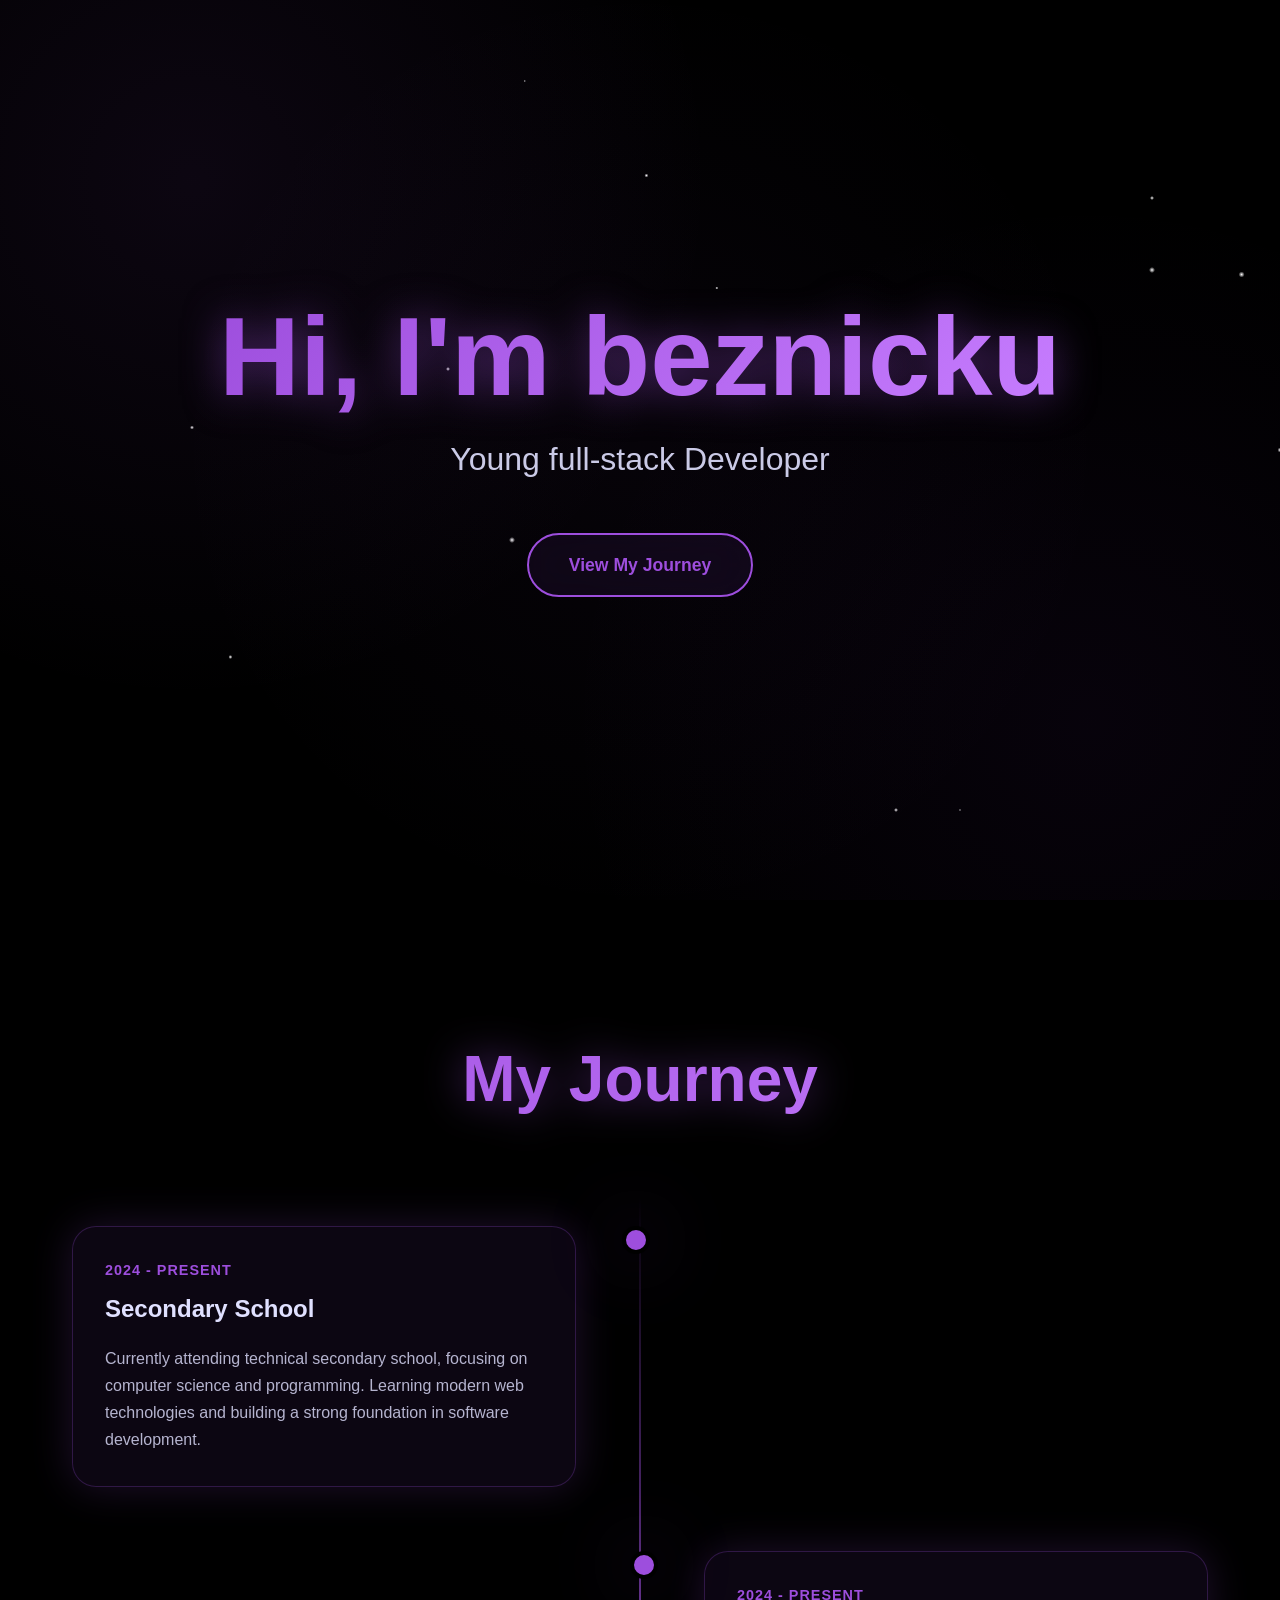
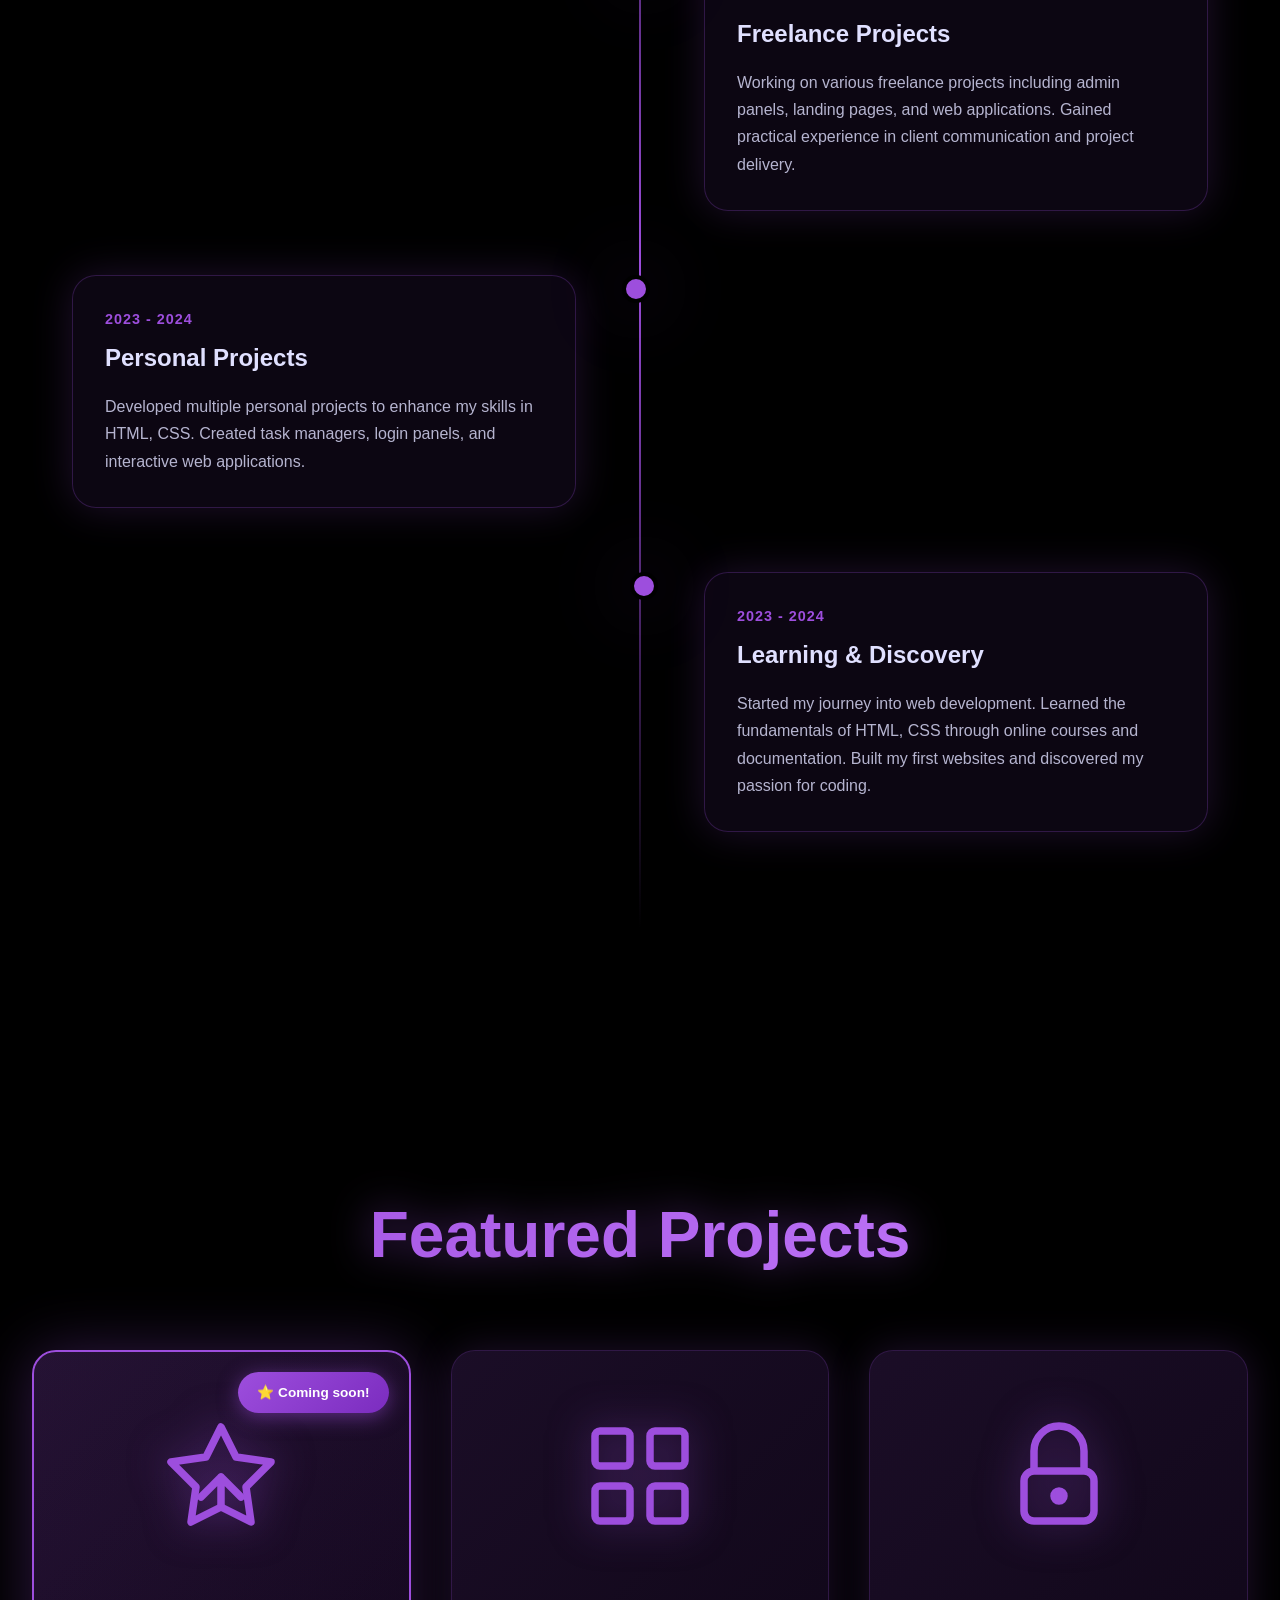
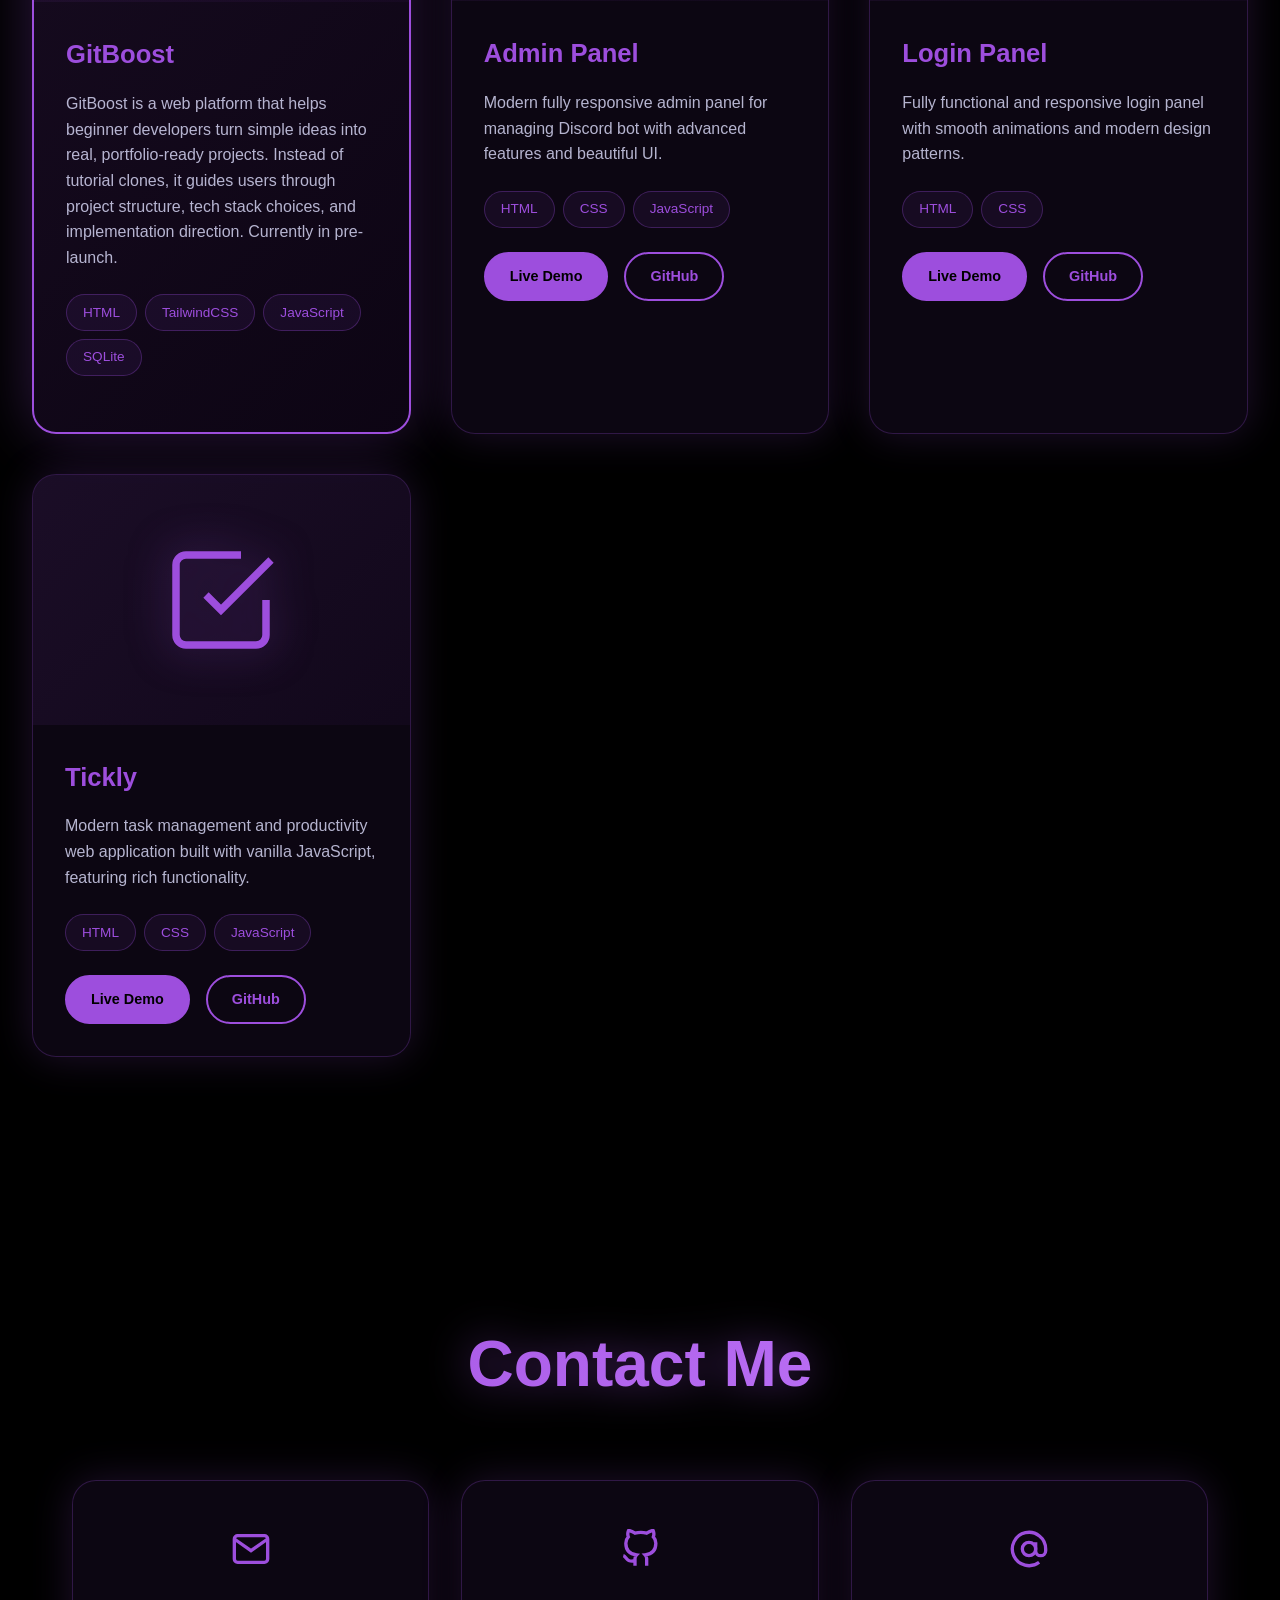
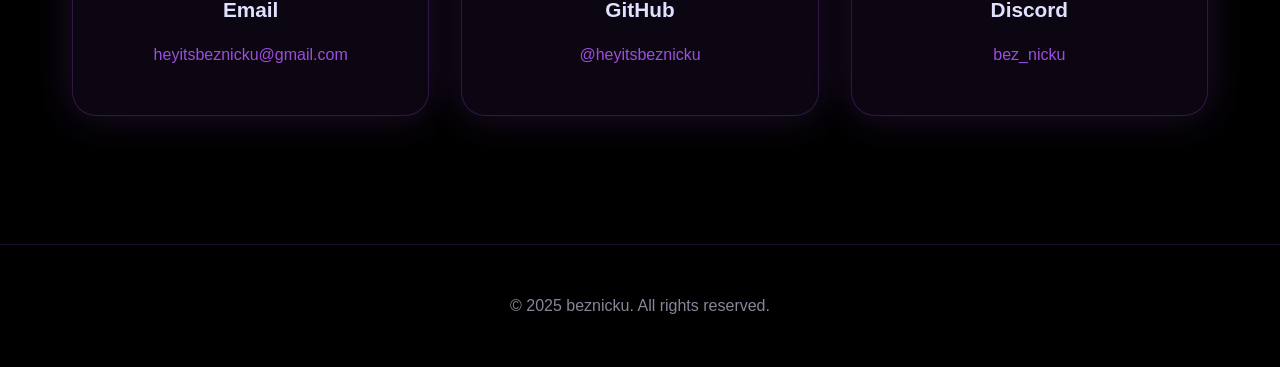
==== commit 14918735: "Update index.html" ====
--- a/index.html
+++ b/index.html
@@ -65,7 +65,7 @@
         
         <div class="projects-grid">
             <div class="project-card glass-card featured">
-                <div class="featured-badge">⭐ Featured Project</div>
+                <div class="featured-badge">⭐ Coming soon!</div>
                 <div class="project-icon">
                     <svg width="120" height="120" viewBox="0 0 24 24" fill="none" stroke="currentColor" stroke-width="1.5">
                         <path d="M12 2L15 8L22 9L17 14L18 21L12 18L6 21L7 14L2 9L9 8L12 2Z" stroke-linejoin="round"/>
@@ -262,3 +262,4 @@
 </body>
 </html>
 
+
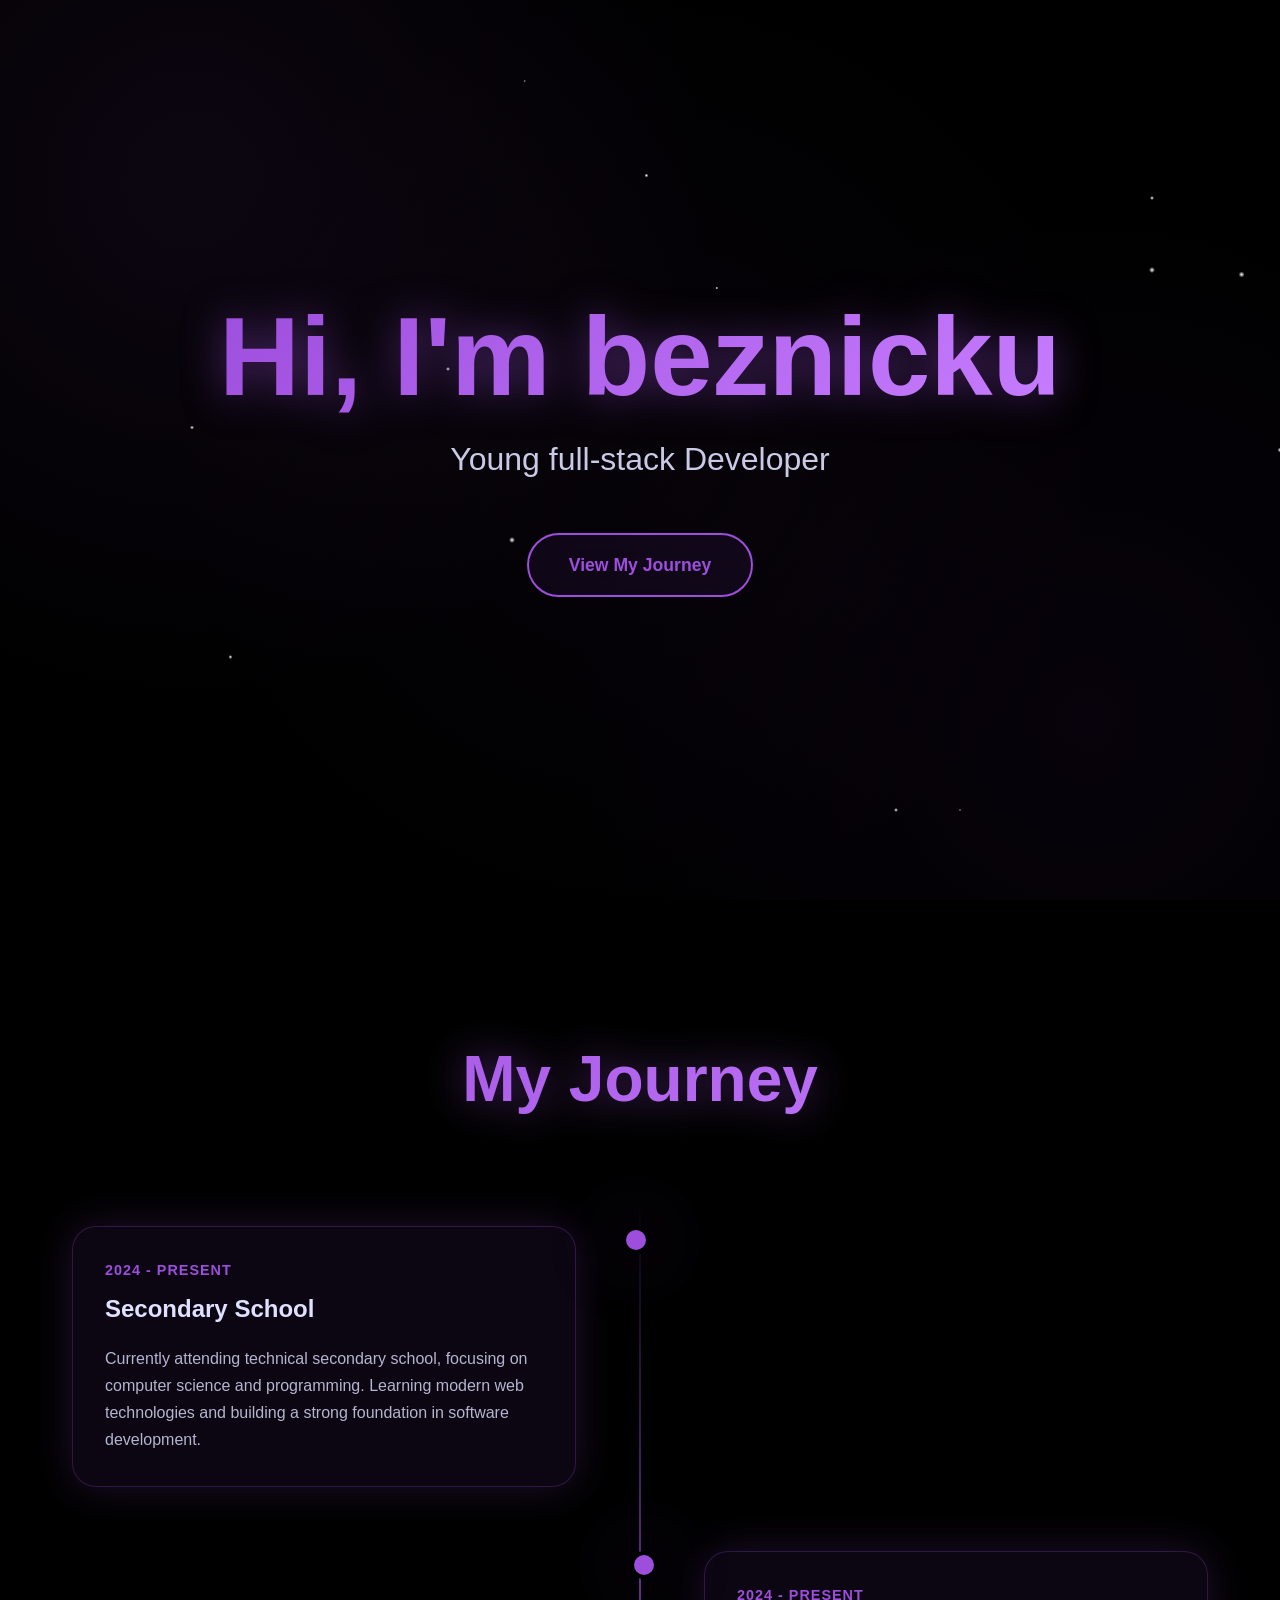
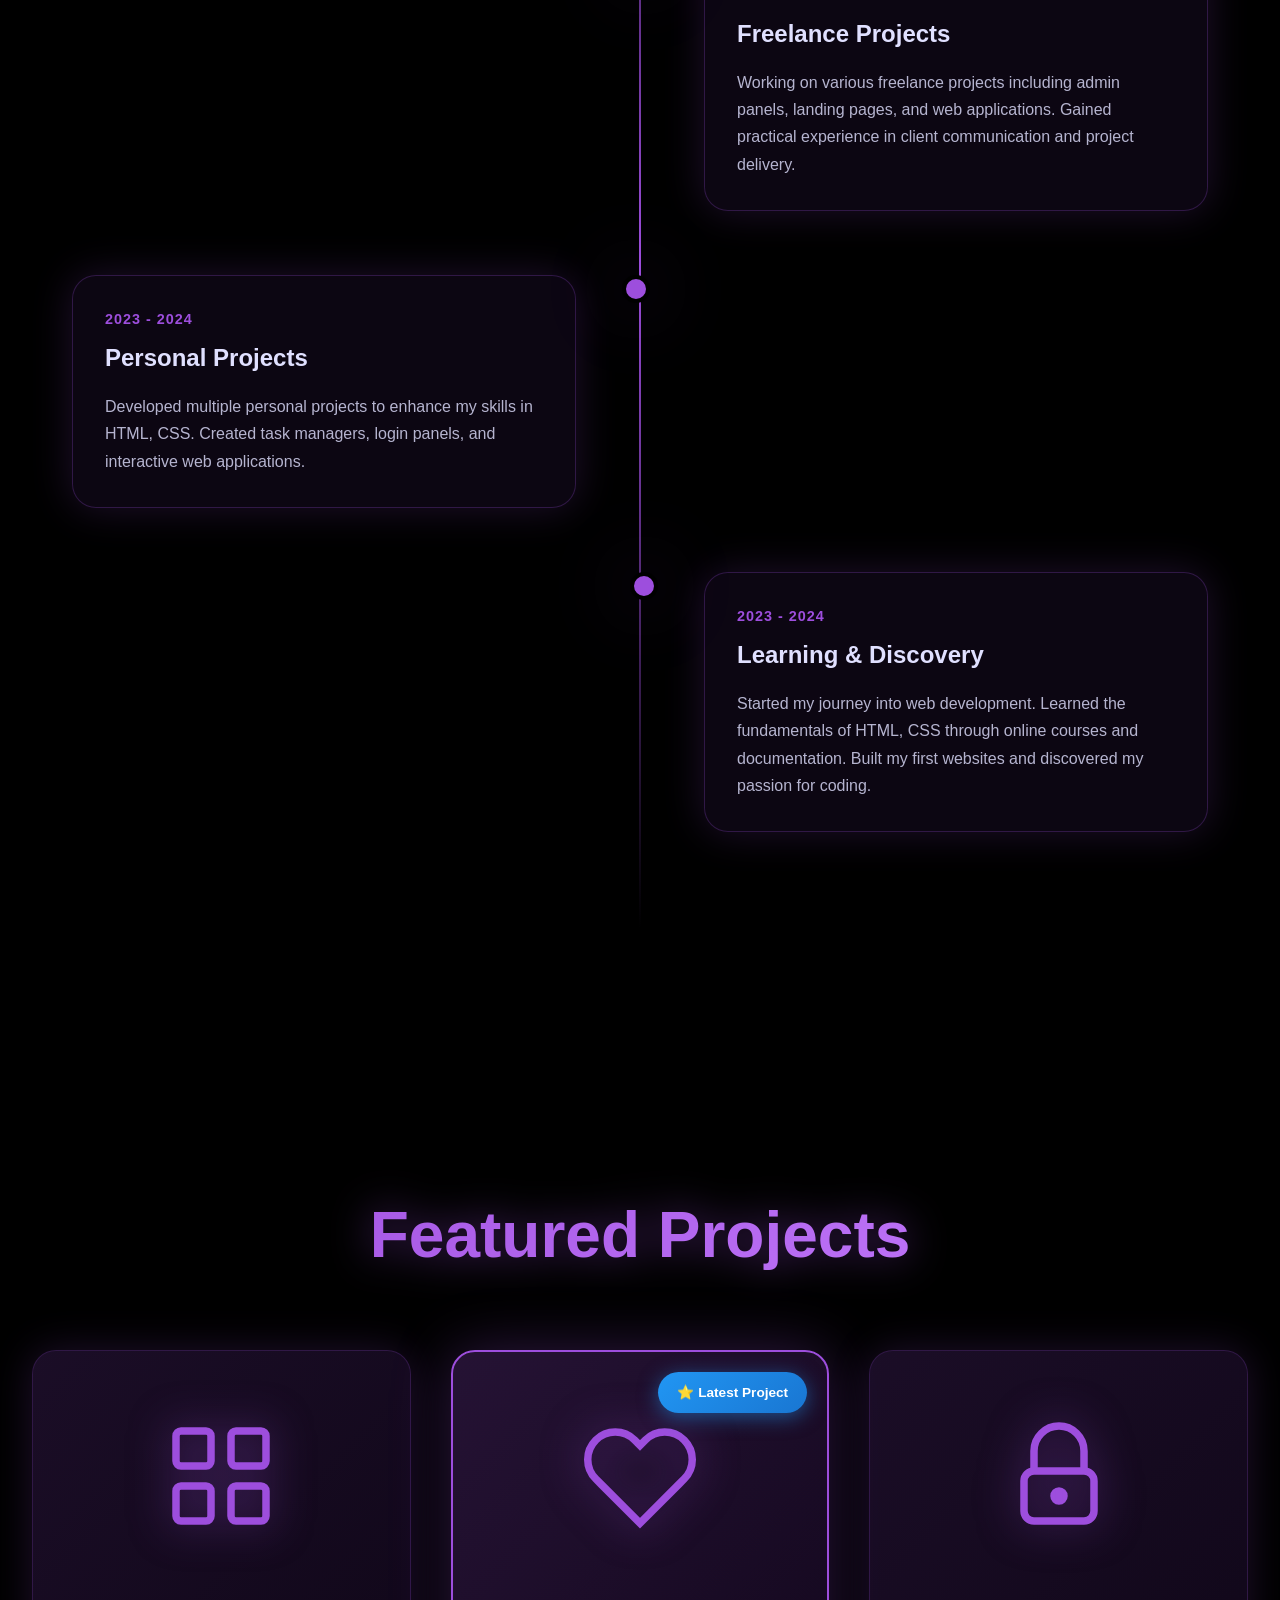
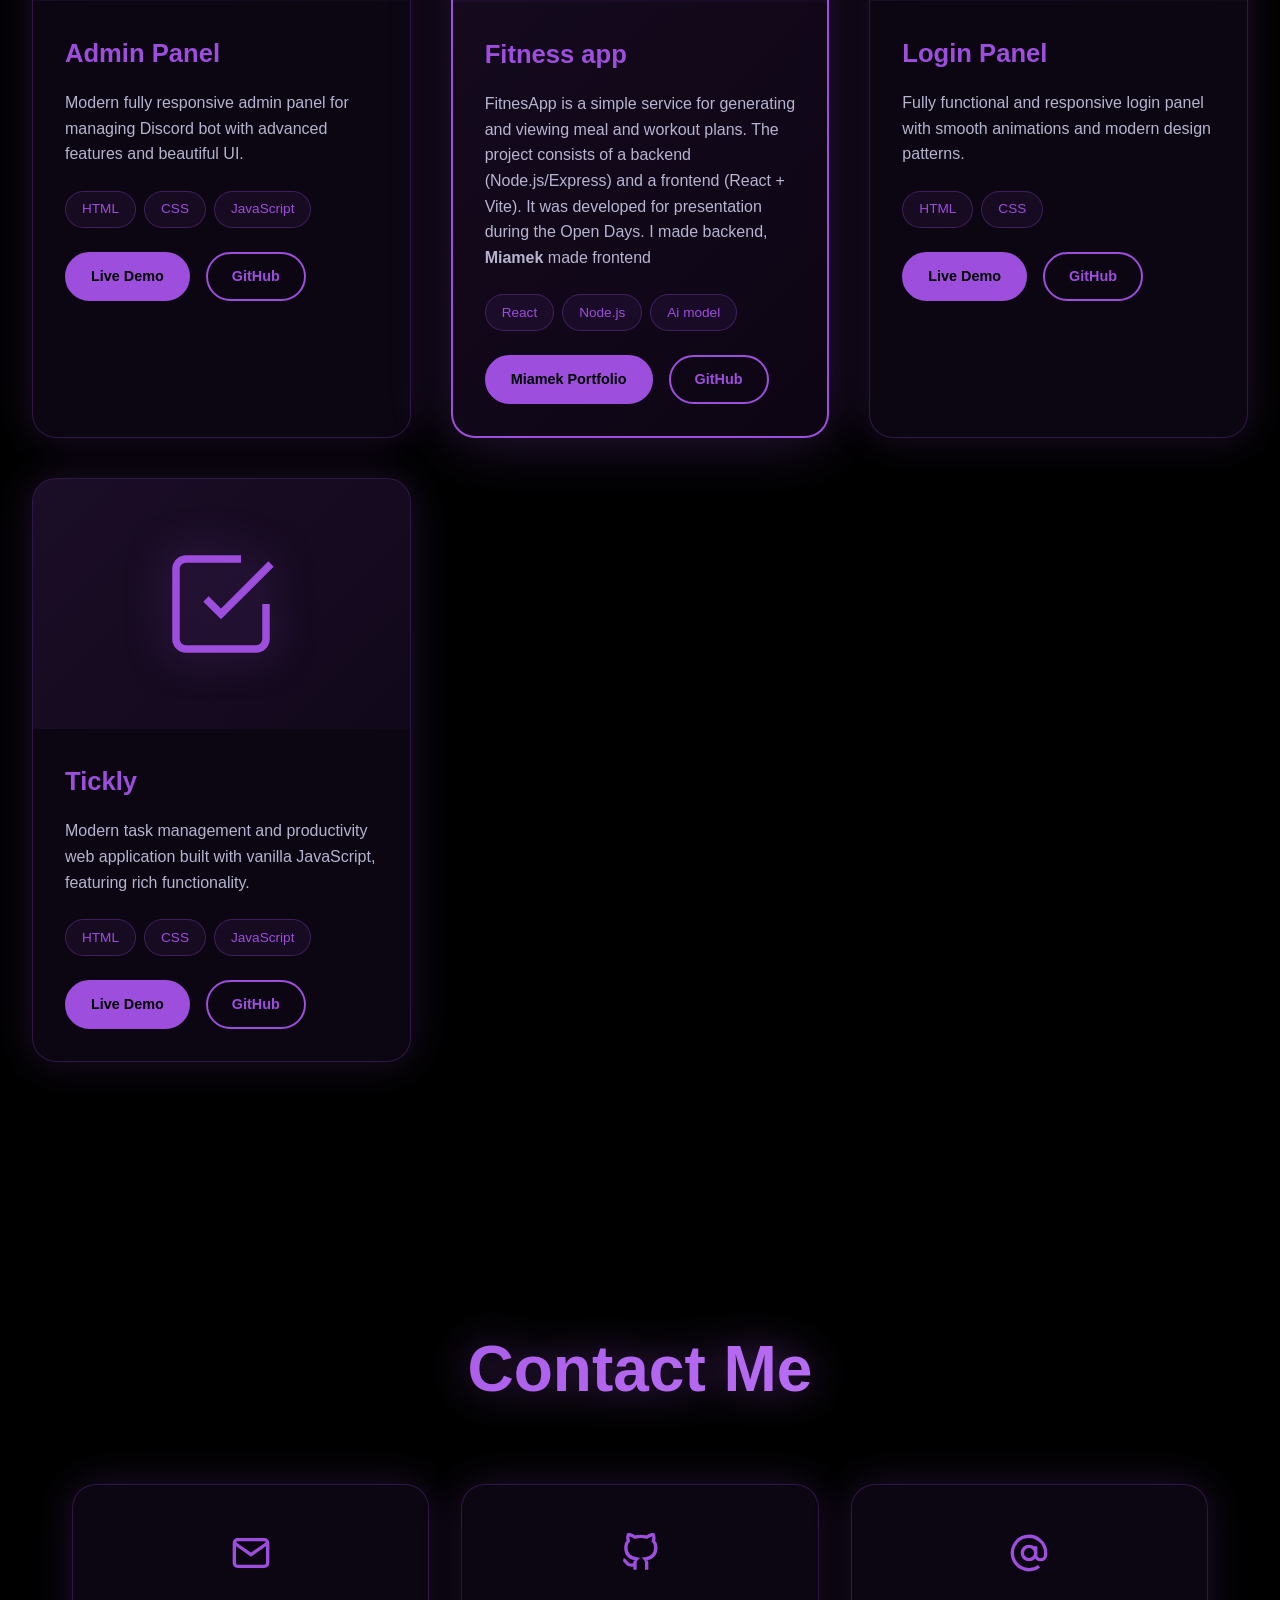
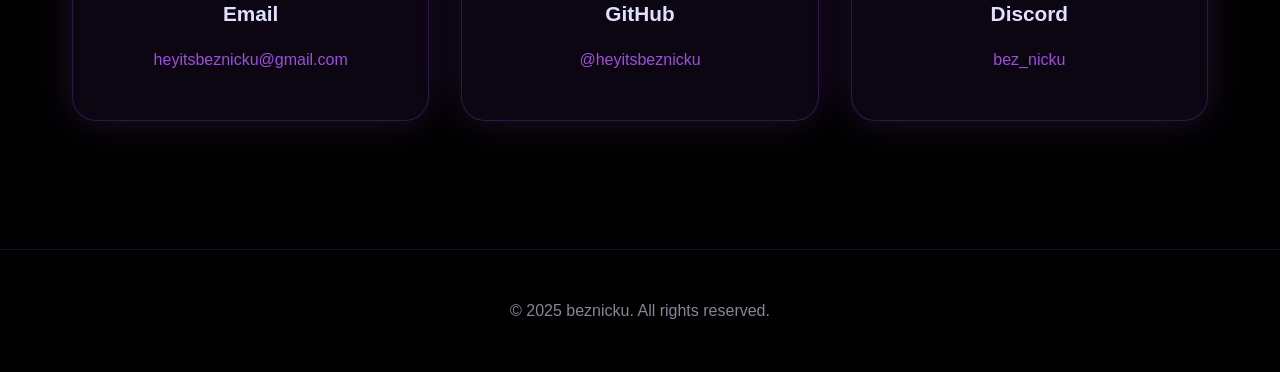
==== commit e58ddb64: "Add files via upload" ====
--- a/index.html
+++ b/index.html
@@ -5,6 +5,9 @@
     <meta name="viewport" content="width=device-width, initial-scale=1.0">
     <link rel="icon" href="./Assets/favicon-32x32.png">
     <link rel="stylesheet" href="style.css">
+    <meta name="description" content="My portfolio showcasing my journey as a young full-stack developer, featuring projects, skills, and contact information.">
+    <meta name="keywords" content="beznicku, beznicku.pl, portfolio, web development, projects, contact, full-stack developer">
+    <meta name="robots" content="index, follow">
     <title>beznicku - Portfolio</title>
 </head>
 <body>
@@ -64,27 +67,10 @@
         <h2 class="section-title gradient-text">Featured Projects</h2>
         
         <div class="projects-grid">
-            <div class="project-card glass-card featured">
-                <div class="featured-badge">⭐ Coming soon!</div>
-                <div class="project-icon">
-                    <svg width="120" height="120" viewBox="0 0 24 24" fill="none" stroke="currentColor" stroke-width="1.5">
-                        <path d="M12 2L15 8L22 9L17 14L18 21L12 18L6 21L7 14L2 9L9 8L12 2Z" stroke-linejoin="round"/>
-                        <path d="M12 18V12M8 16L12 12L16 16" stroke-linecap="round" stroke-linejoin="round"/>
-                    </svg>
-                </div>
-                <div class="project-content">
-                    <h3 class="project-title">GitBoost</h3>
-                    <p class="project-description">GitBoost is a web platform that helps beginner developers turn simple ideas into real, portfolio-ready projects. Instead of tutorial clones, it guides users through project structure, tech stack choices, and implementation direction. Currently in pre-launch.</p>
-                    <div class="project-tags">
-                        <span class="tag">HTML</span>
-                        <span class="tag">TailwindCSS</span>
-                        <span class="tag">JavaScript</span>
-                        <span class="tag">SQLite</span>
-                    </div>
-                    <div class="project-links">
-                    </div>
-                </div>
-            </div>
+
+            <!--GitBoost coming soon i guess, but for now here are some of my other projects that I am proud of 
+                I hope to add more projects in the future :3
+            -->
 
             <div class="project-card glass-card">
                 <div class="project-icon">
@@ -106,6 +92,29 @@
                     <div class="project-links">
                         <a href="./Assets/AdminPanel.html" class="project-link">Live Demo</a>
                         <a href="https://github.com/heyitsbeznicku/Admin-Panel" class="project-link secondary">GitHub</a>
+                    </div>
+                </div>
+            </div>
+
+
+            <div class="project-card glass-card featured">
+                <div class="hot-badge">⭐ Latest Project</div>
+                <div class="project-icon">
+                    <svg width="120" height="120" viewBox="0 0 24 24" fill="none" stroke="currentColor" stroke-width="1.5">
+                        <path d="M20.84 4.61a5.5 5.5 0 0 0-7.78 0L12 5.67l-1.06-1.06a5.5 5.5 0 0 0-7.78 7.78l1.06 1.06L12 21.23l7.78-7.78 1.06-1.06a5.5 5.5 0 0 0 0-7.78z"/>
+                    </svg>
+                </div>
+                <div class="project-content">
+                    <h3 class="project-title">Fitness app</h3>
+                    <p class="project-description">FitnesApp is a simple service for generating and viewing meal and workout plans. The project consists of a backend (Node.js/Express) and a frontend (React + Vite). It was developed for presentation during the Open Days. I made backend, <b>Miamek</b> made frontend</p>
+                    <div class="project-tags">
+                        <span class="tag">React</span>
+                        <span class="tag">Node.js</span>
+                        <span class="tag">Ai model</span>
+                    </div>
+                    <div class="project-links">
+                        <a href="https://miiamek.pl/" class="project-link">Miamek Portfolio</a>
+                        <a href="https://github.com/Miameekk/fitnesapp" class="project-link secondary">GitHub</a>
                     </div>
                 </div>
             </div>
@@ -261,5 +270,3 @@
 
 </body>
 </html>
-
-
--- a/style.css
+++ b/style.css
@@ -399,6 +399,58 @@
     }
 }
 
+.latest-badge {
+    position: absolute;
+    top: 20px;
+    right: 20px;
+    background: linear-gradient(135deg, #4CAF50, #45a049);
+    color: white;
+    padding: 0.6rem 1.2rem;
+    border-radius: 50px;
+    font-weight: 700;
+    font-size: 0.85rem;
+    z-index: 10;
+    box-shadow: 0 4px 20px rgba(76, 175, 80, 0.5);
+    animation: pulse-latest 2.5s ease-in-out infinite;
+}
+
+@keyframes pulse-latest {
+    0%, 100% { 
+        transform: scale(1);
+        box-shadow: 0 4px 20px rgba(76, 175, 80, 0.5);
+    }
+    50% { 
+        transform: scale(1.05);
+        box-shadow: 0 6px 30px rgba(76, 175, 80, 0.7);
+    }
+}
+
+.hot-badge {
+    position: absolute;
+    top: 20px;
+    right: 20px;
+    background: linear-gradient(135deg, #2196F3, #1976D2);
+    color: white;
+    padding: 0.6rem 1.2rem;
+    border-radius: 50px;
+    font-weight: 700;
+    font-size: 0.85rem;
+    z-index: 10;
+    box-shadow: 0 4px 20px rgba(33, 150, 243, 0.5);
+    animation: pulse-hot 2.5s ease-in-out infinite;
+}
+
+@keyframes pulse-hot {
+    0%, 100% { 
+        transform: scale(1);
+        box-shadow: 0 4px 20px rgba(33, 150, 243, 0.5);
+    }
+    50% { 
+        transform: scale(1.05);
+        box-shadow: 0 6px 30px rgba(33, 150, 243, 0.7);
+    }
+}
+
 .project-icon {
     height: 250px;
     display: flex;
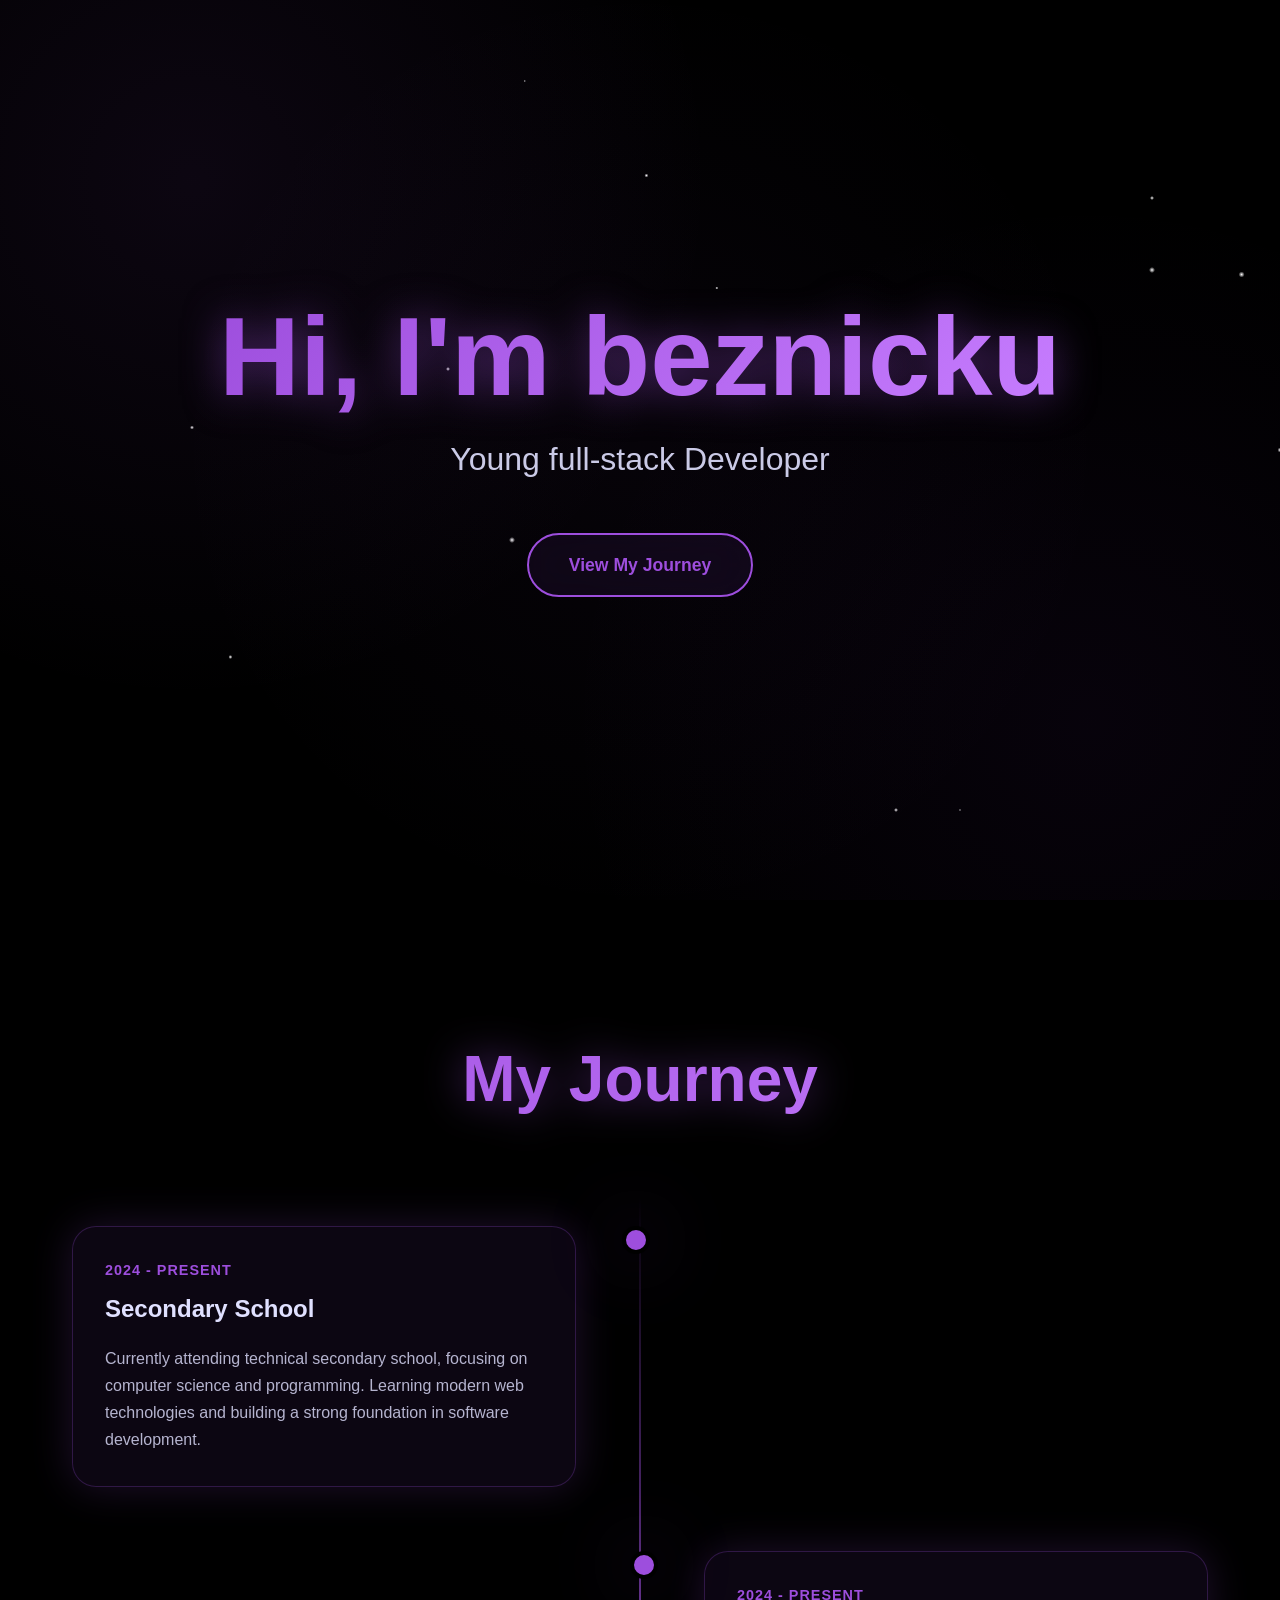
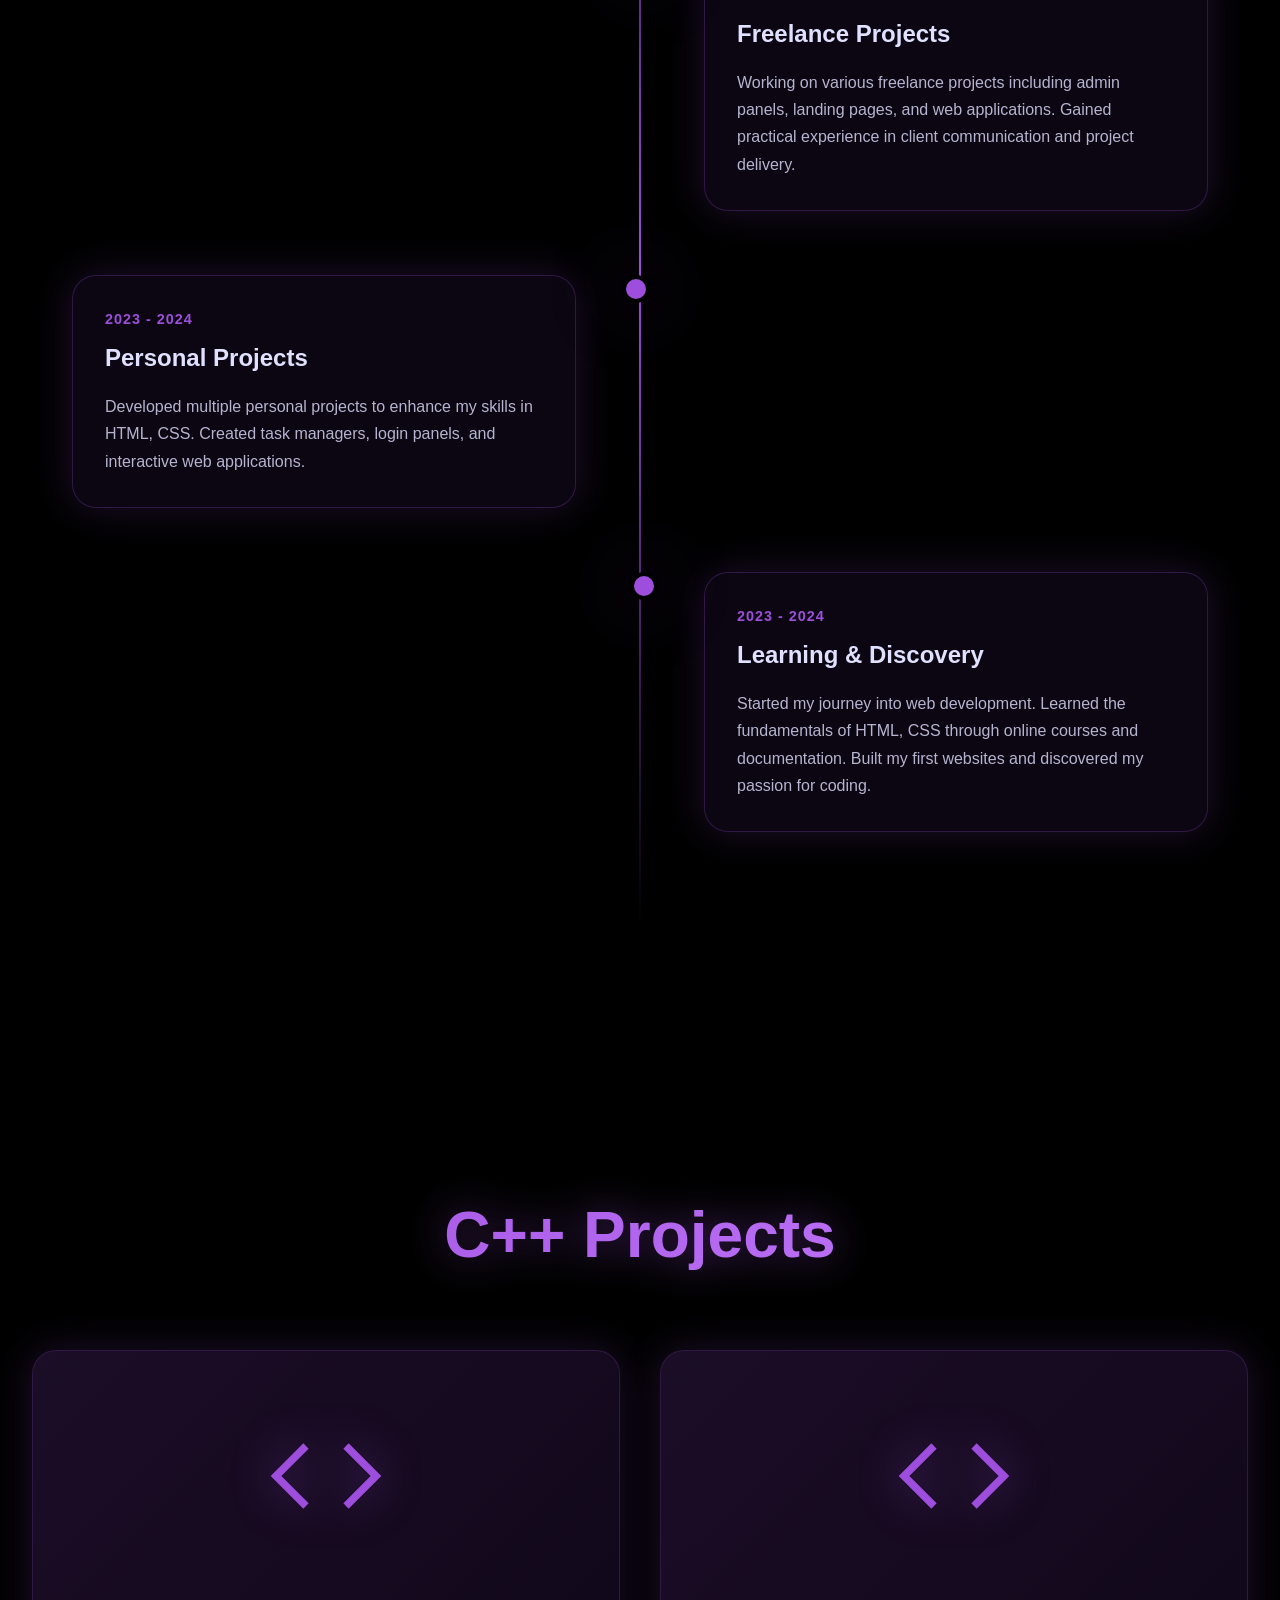
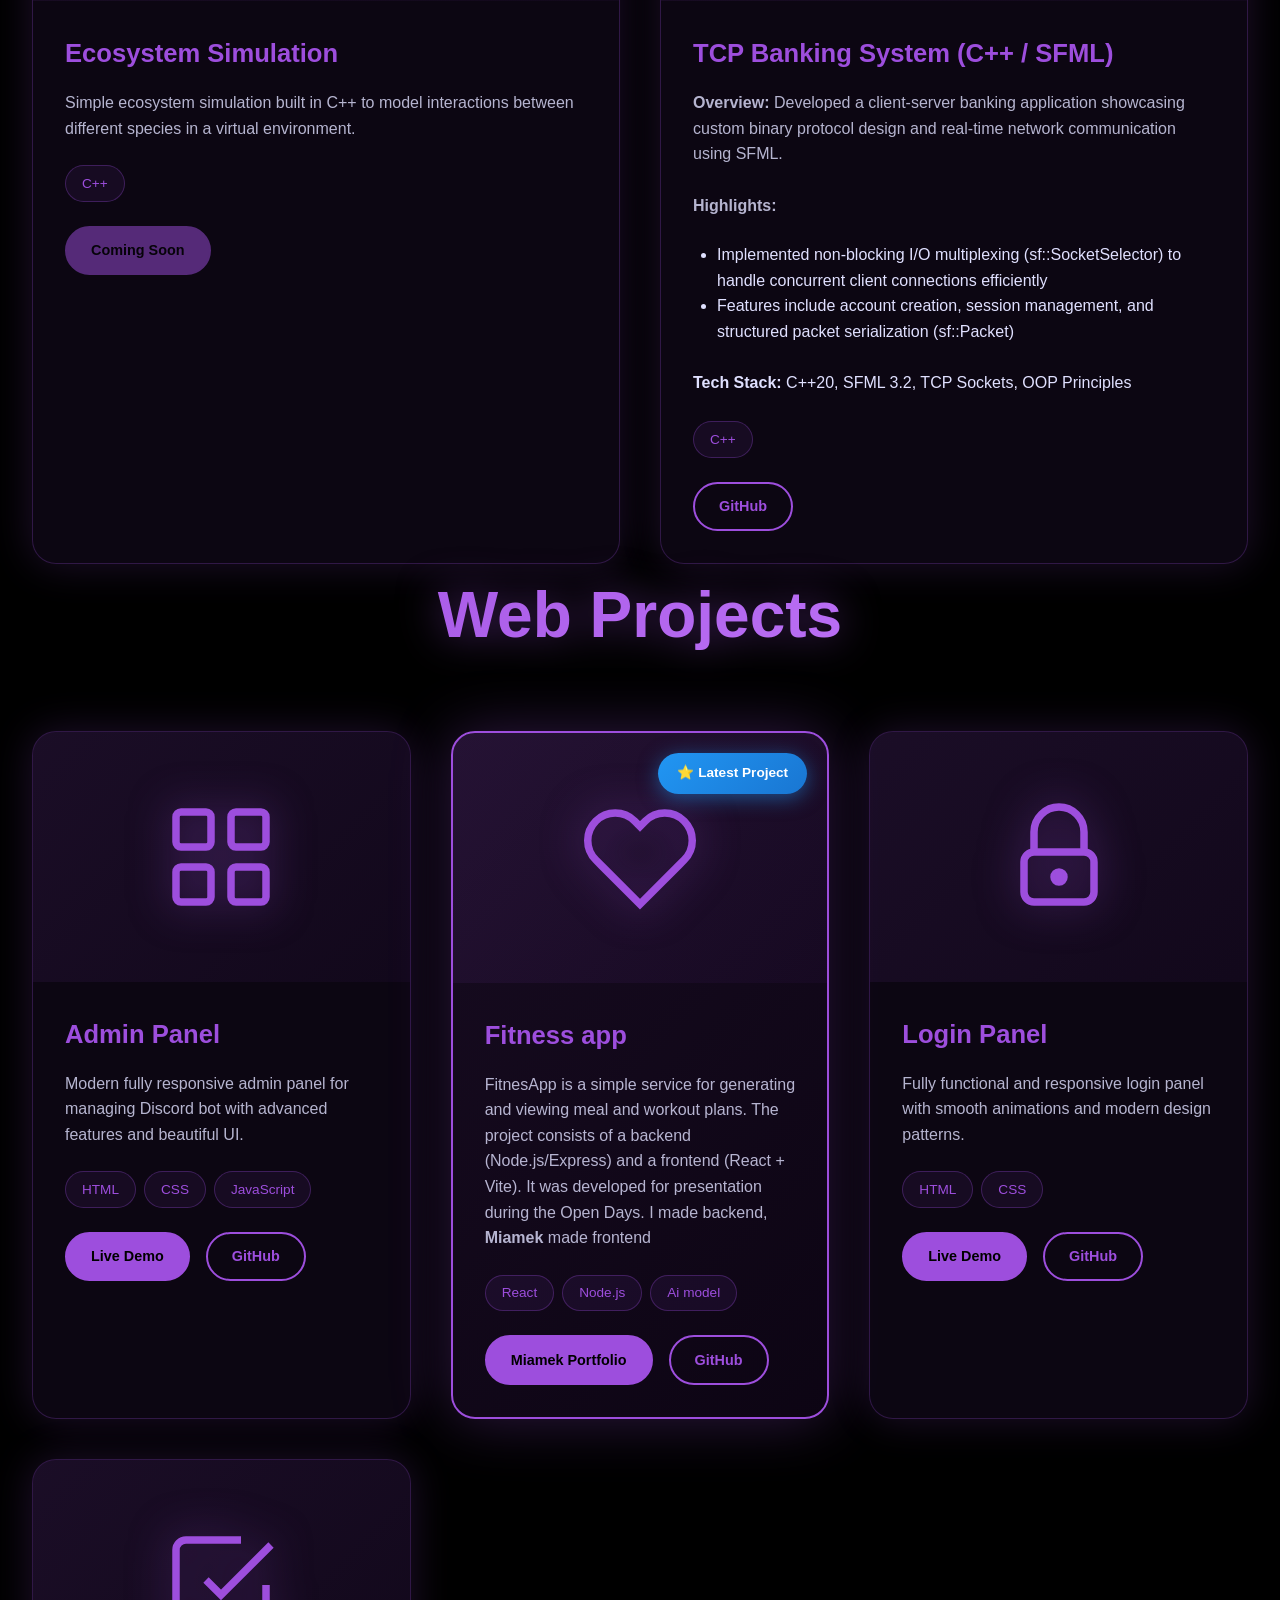
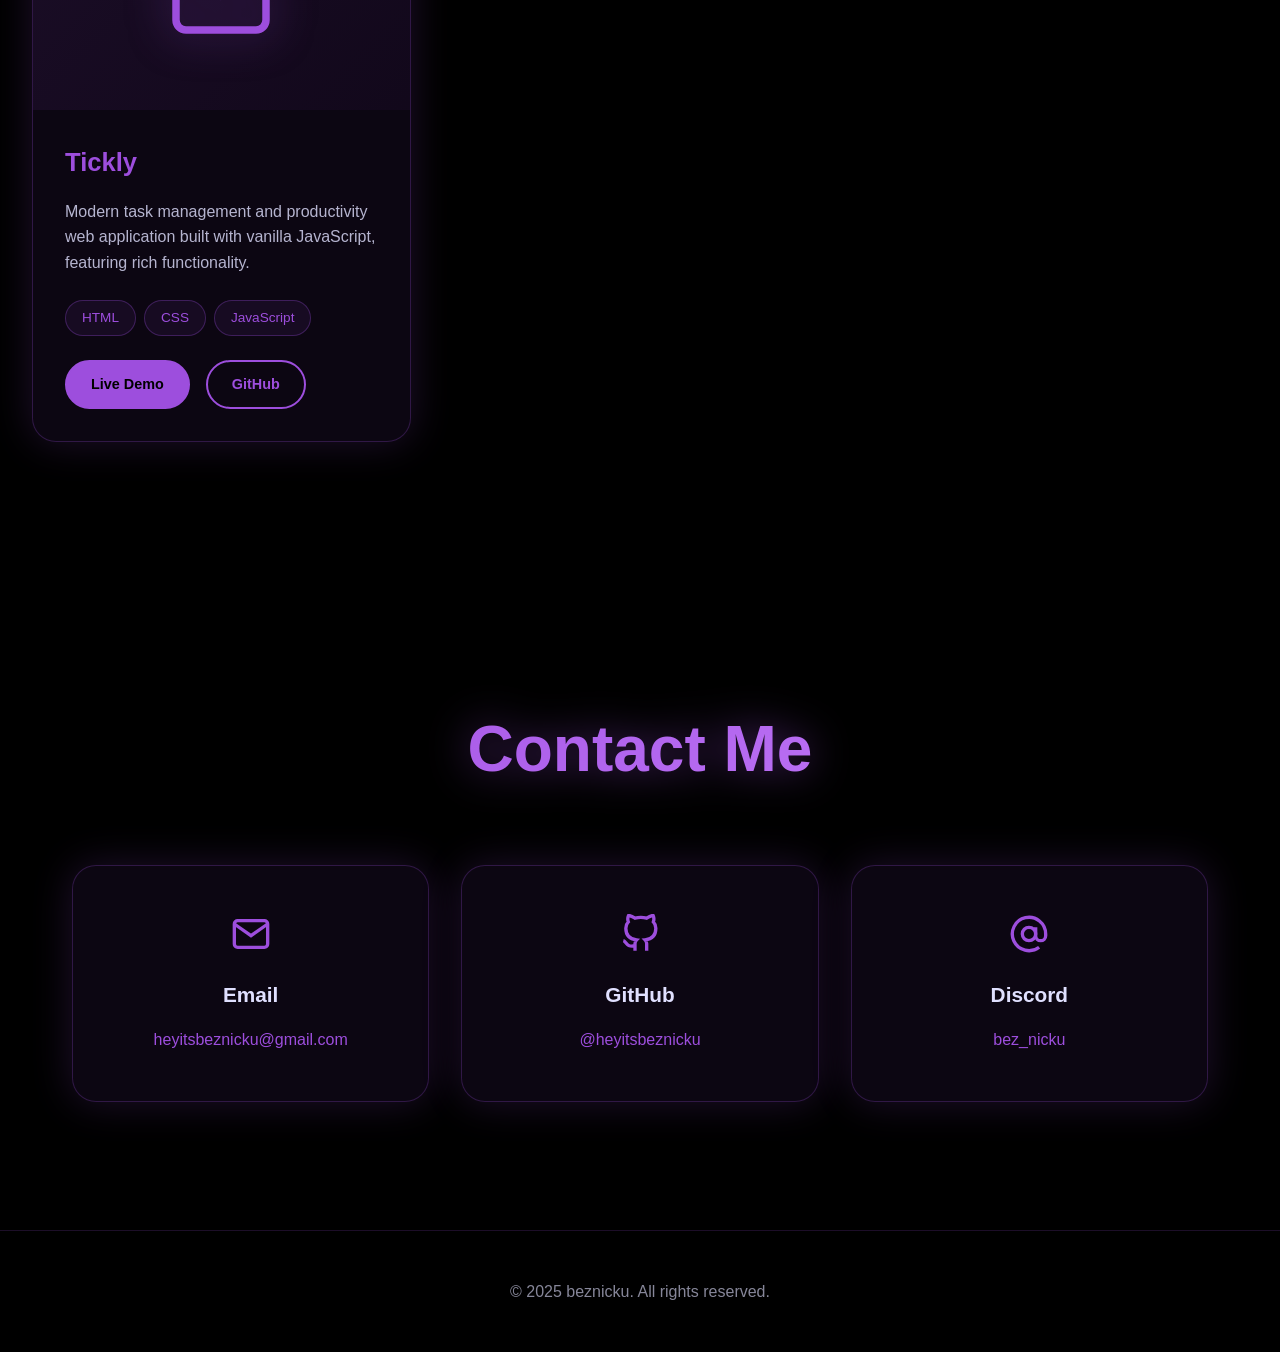
==== commit 8dac151c: "Add files via upload" ====
--- a/index.html
+++ b/index.html
@@ -64,8 +64,60 @@
     </section>
 
     <section class="projects-section" id="projects">
-        <h2 class="section-title gradient-text">Featured Projects</h2>
-        
+        <h2 class="section-title gradient-text">C++ Projects</h2>
+        <div class="projects-grid">
+            <div class="project-card glass-card">
+                <div class="project-icon">
+                    <svg width="120" height="120" viewBox="0 0 24 24" fill="none" stroke="currentColor" stroke-width="1.5">
+                        <polyline points="16 18 22 12 16 6"></polyline>
+                        <polyline points="8 6 2 12 8 18"></polyline>
+                    </svg>
+                </div>
+                <div class="project-content">
+                    <h3 class="project-title">Ecosystem Simulation</h3>
+                    <p class="project-description">Simple ecosystem simulation built in C++ to model interactions between different species in a virtual environment.</p>
+                    <div class="project-tags">
+                        <span class="tag">C++</span>
+                    </div>
+                    <div class="project-links">
+                        <a href="#" class="project-link" style="opacity: 0.5; cursor: not-allowed;">Coming Soon</a>
+                    </div>
+                </div>
+            </div>
+
+            <div class="project-card glass-card">
+                <div class="project-icon">
+                    <svg width="120" height="120" viewBox="0 0 24 24" fill="none" stroke="currentColor" stroke-width="1.5">
+                        <polyline points="16 18 22 12 16 6"></polyline>
+                        <polyline points="8 6 2 12 8 18"></polyline>
+                    </svg>
+                </div>
+                <div class="project-content">
+                    <h3 class="project-title">TCP Banking System (C++ / SFML)</h3>
+                    <p class="project-description">
+                        <strong>Overview:</strong> Developed a client-server banking application showcasing custom binary protocol design and real-time network communication using SFML.
+                        <br><br>
+                        <strong>Highlights:</strong>
+                        <ul style="margin: 0.5rem 0 0 1.5rem; list-style-type: disc;">
+                            <li>Implemented non-blocking I/O multiplexing (sf::SocketSelector) to handle concurrent client connections efficiently</li>
+                            <li>Features include account creation, session management, and structured packet serialization (sf::Packet)</li>
+                        </ul>
+                        <br>
+                        <strong>Tech Stack:</strong> C++20, SFML 3.2, TCP Sockets, OOP Principles
+                    </p><br>
+                    <div class="project-tags">
+                        <span class="tag">C++</span>
+                    </div>
+                    <div class="project-links">
+                        <a href="https://github.com/heyitsbeznicku/Bank-system" class="project-link secondary">GitHub</a>
+                    </div>
+                </div>
+
+            </div>
+
+        </div>
+
+        <h2 class="section-title gradient-text web-projects">Web Projects</h2>
         <div class="projects-grid">
 
             <!--GitBoost coming soon i guess, but for now here are some of my other projects that I am proud of 
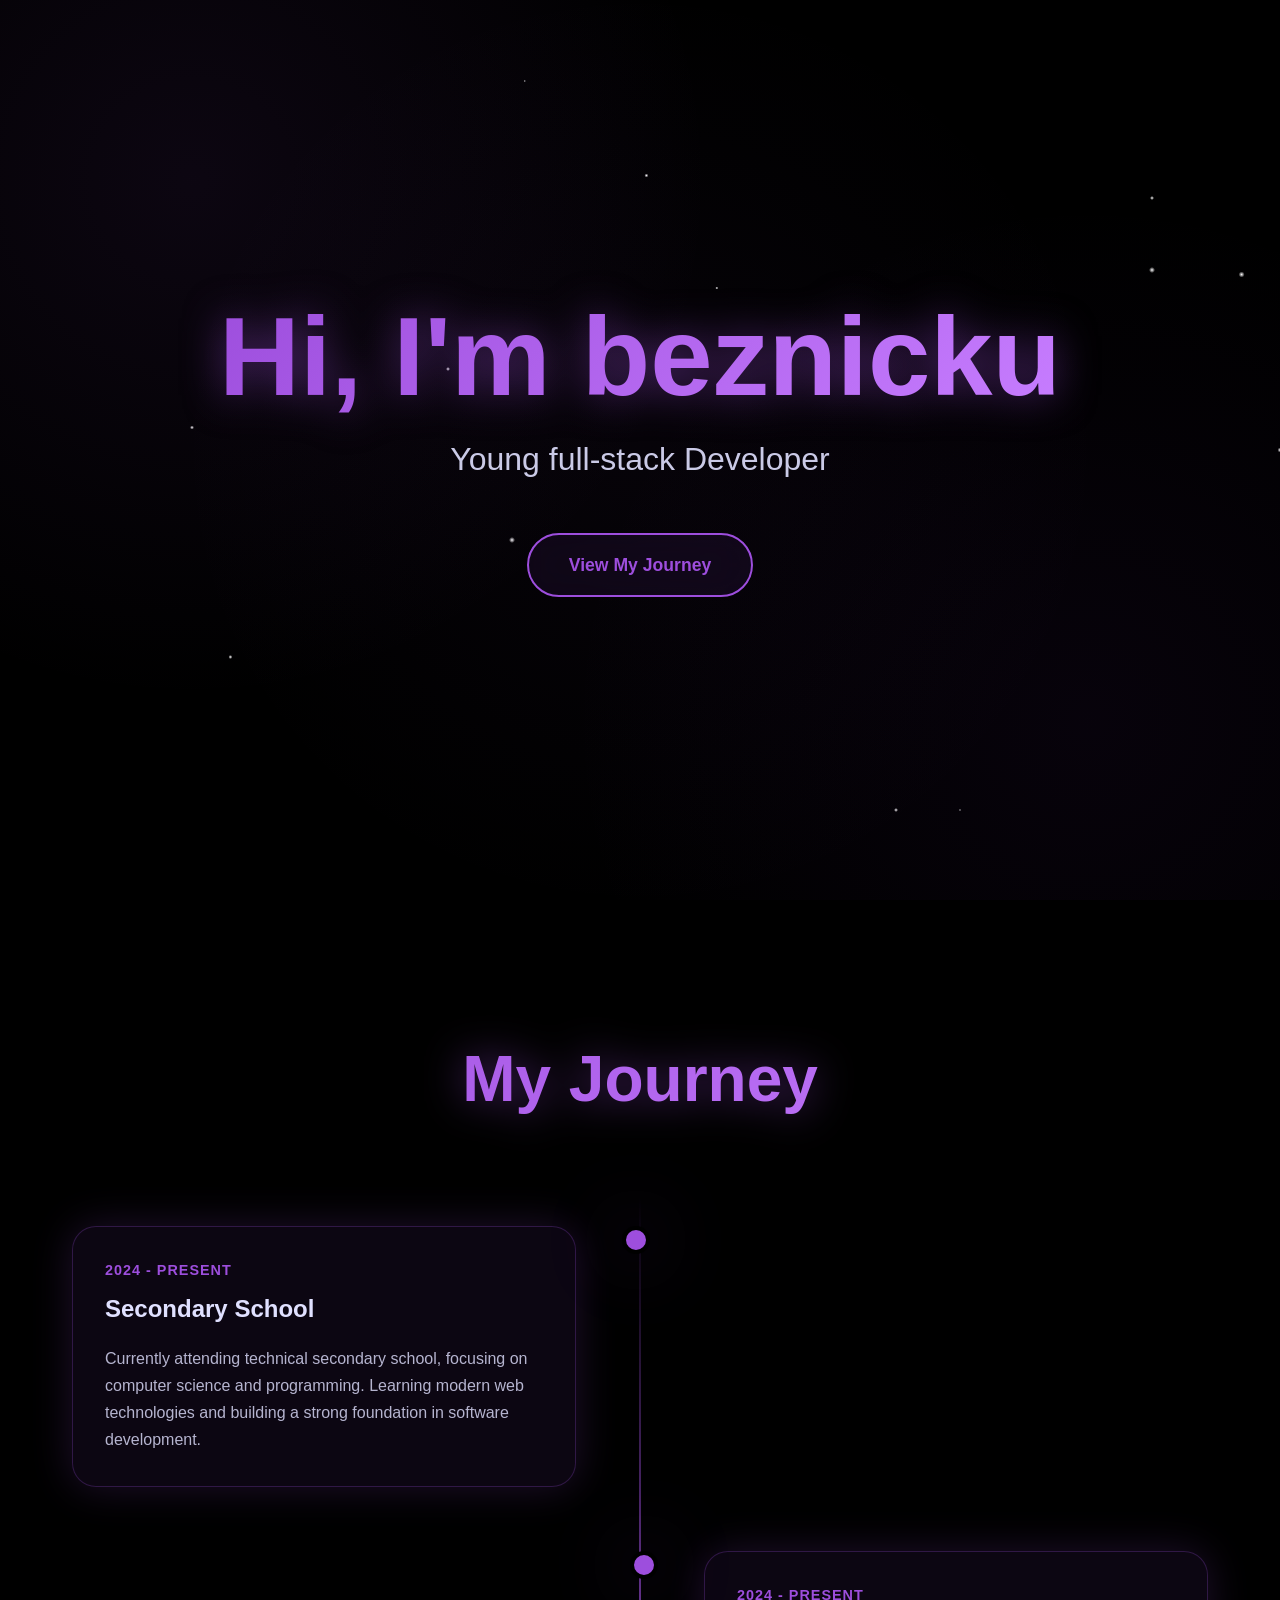
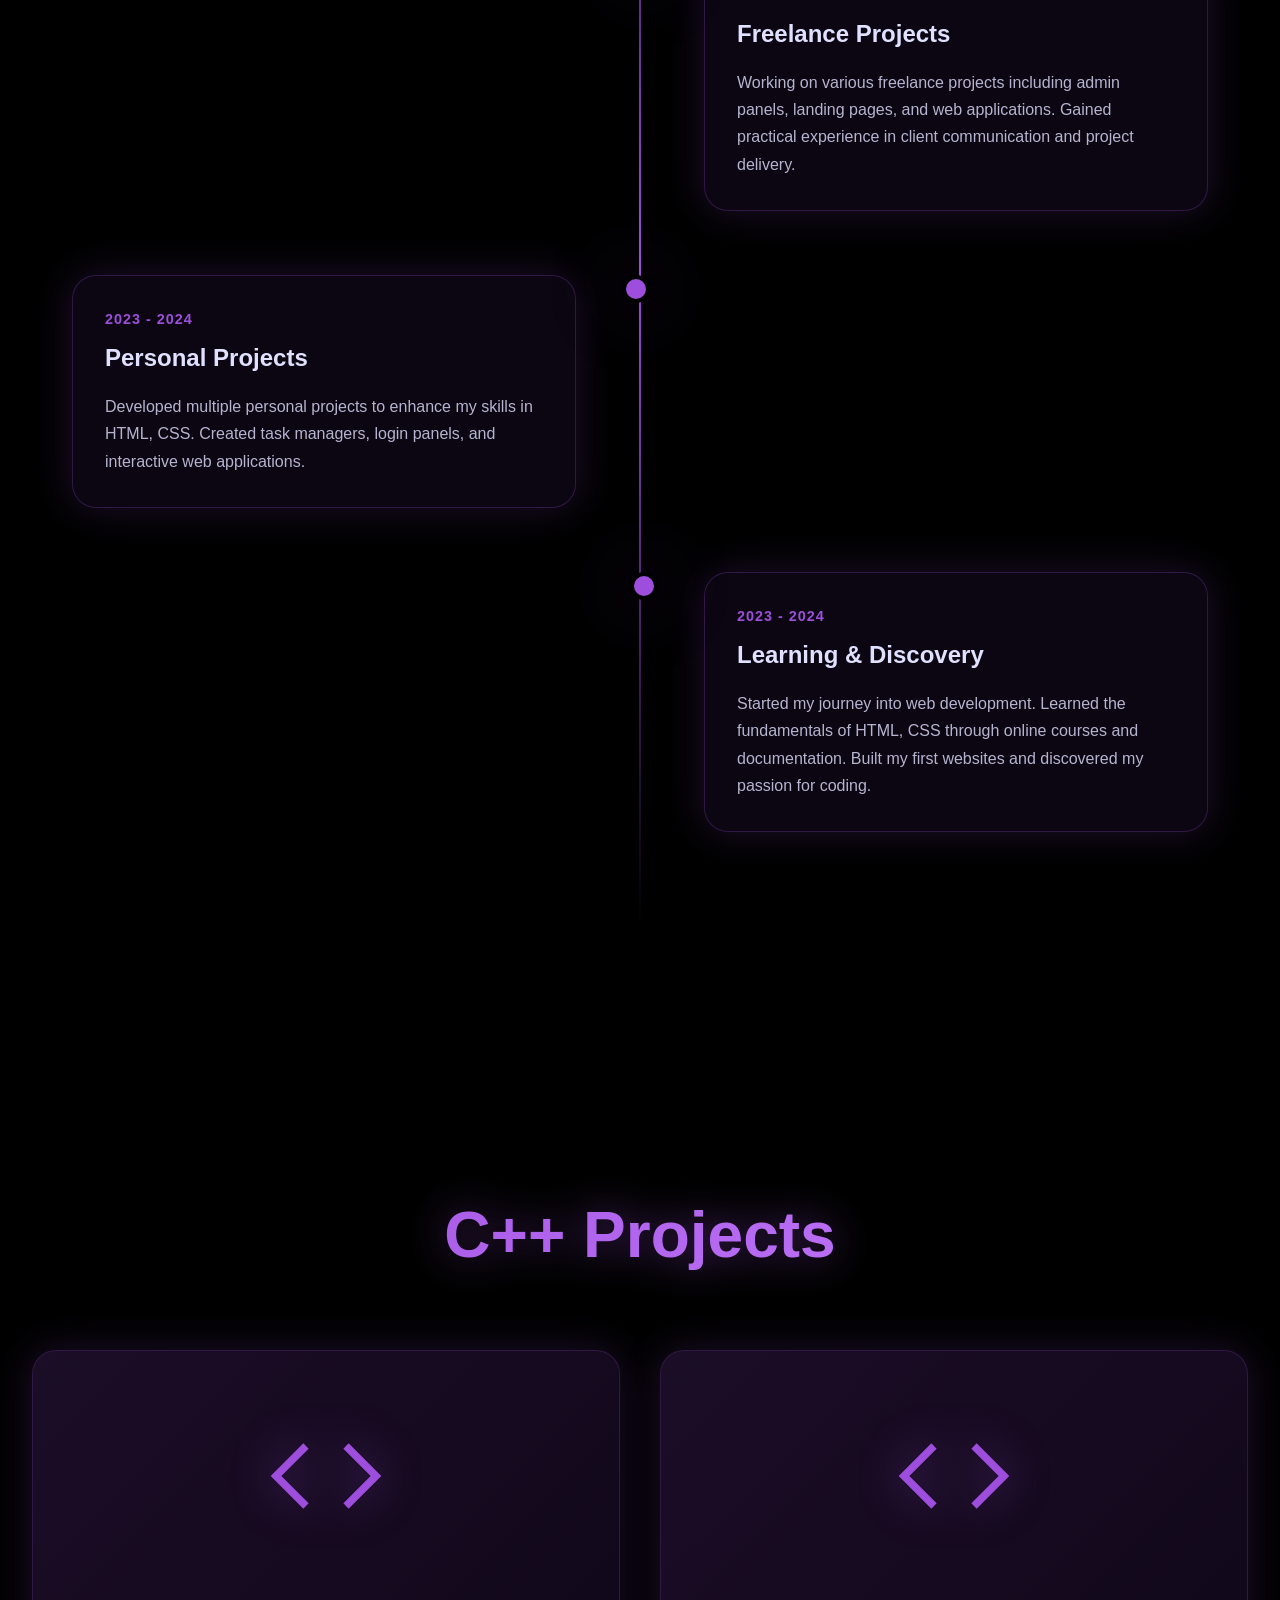
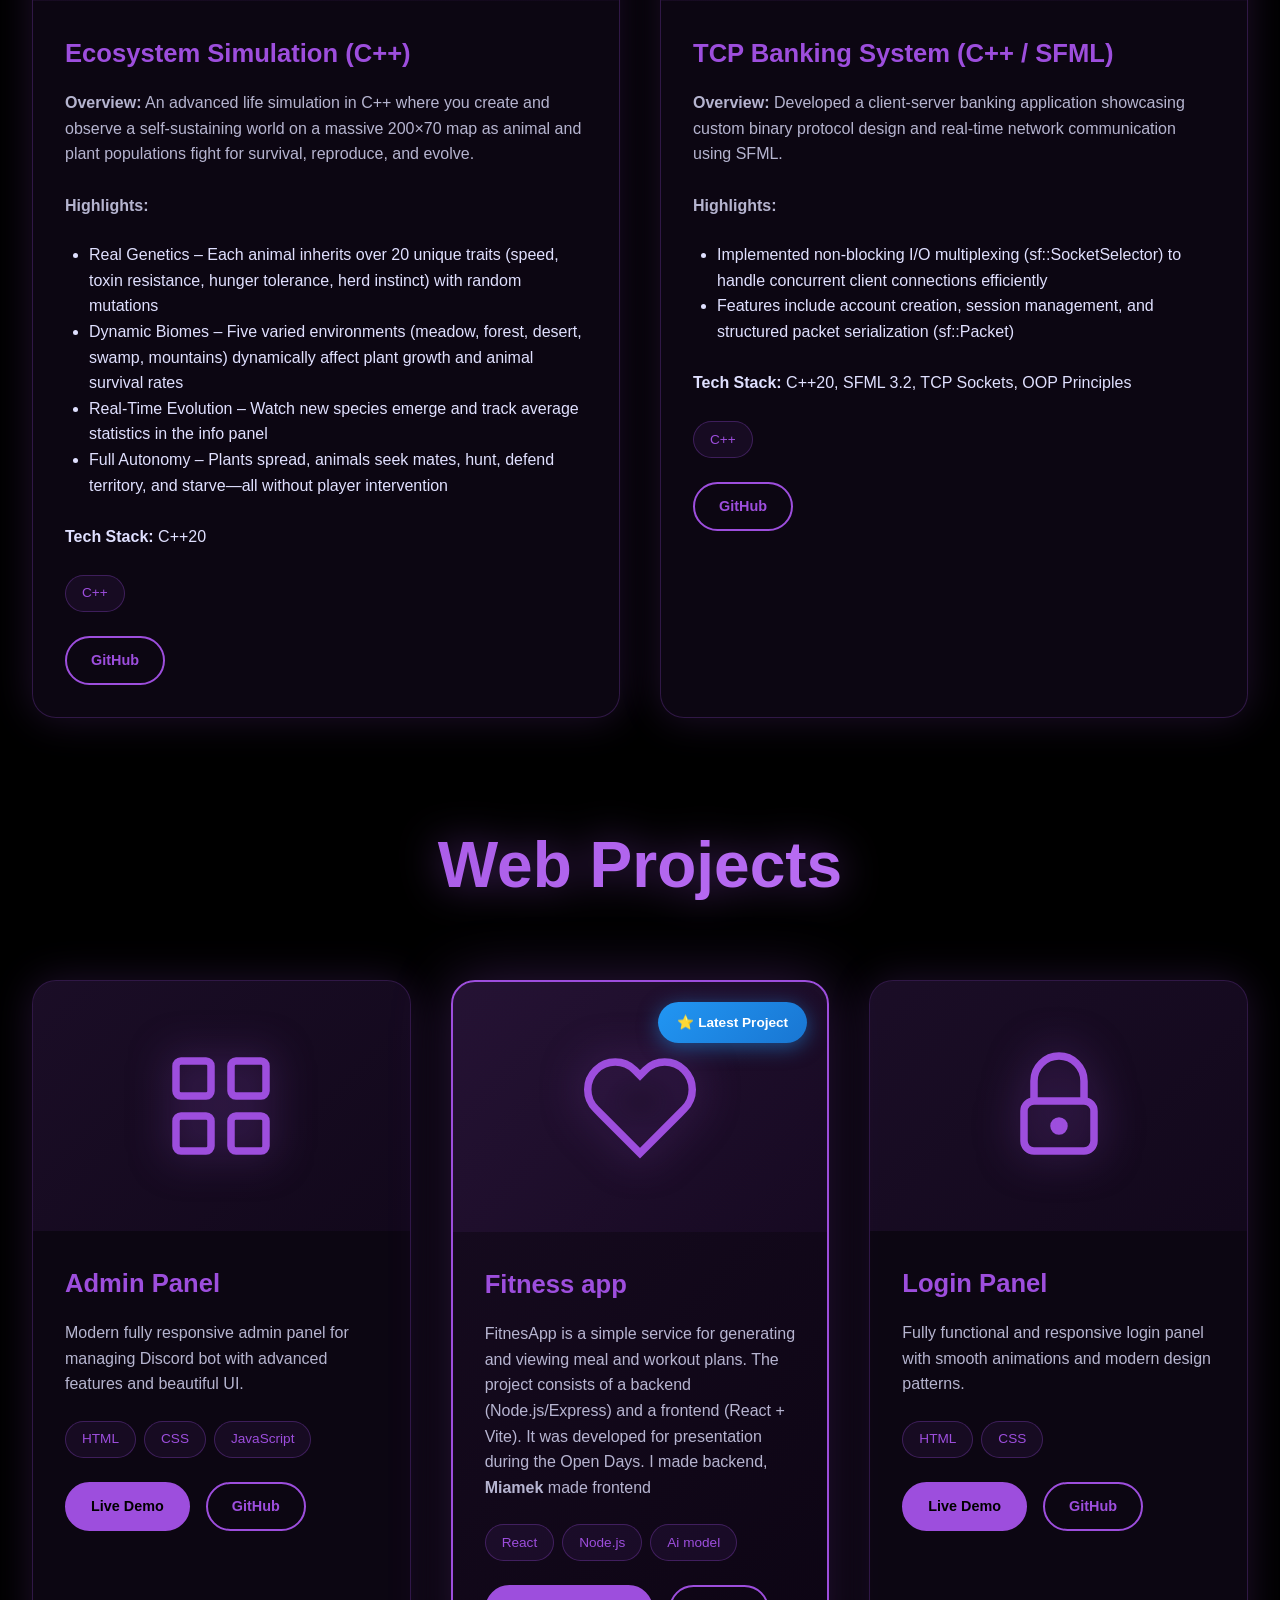
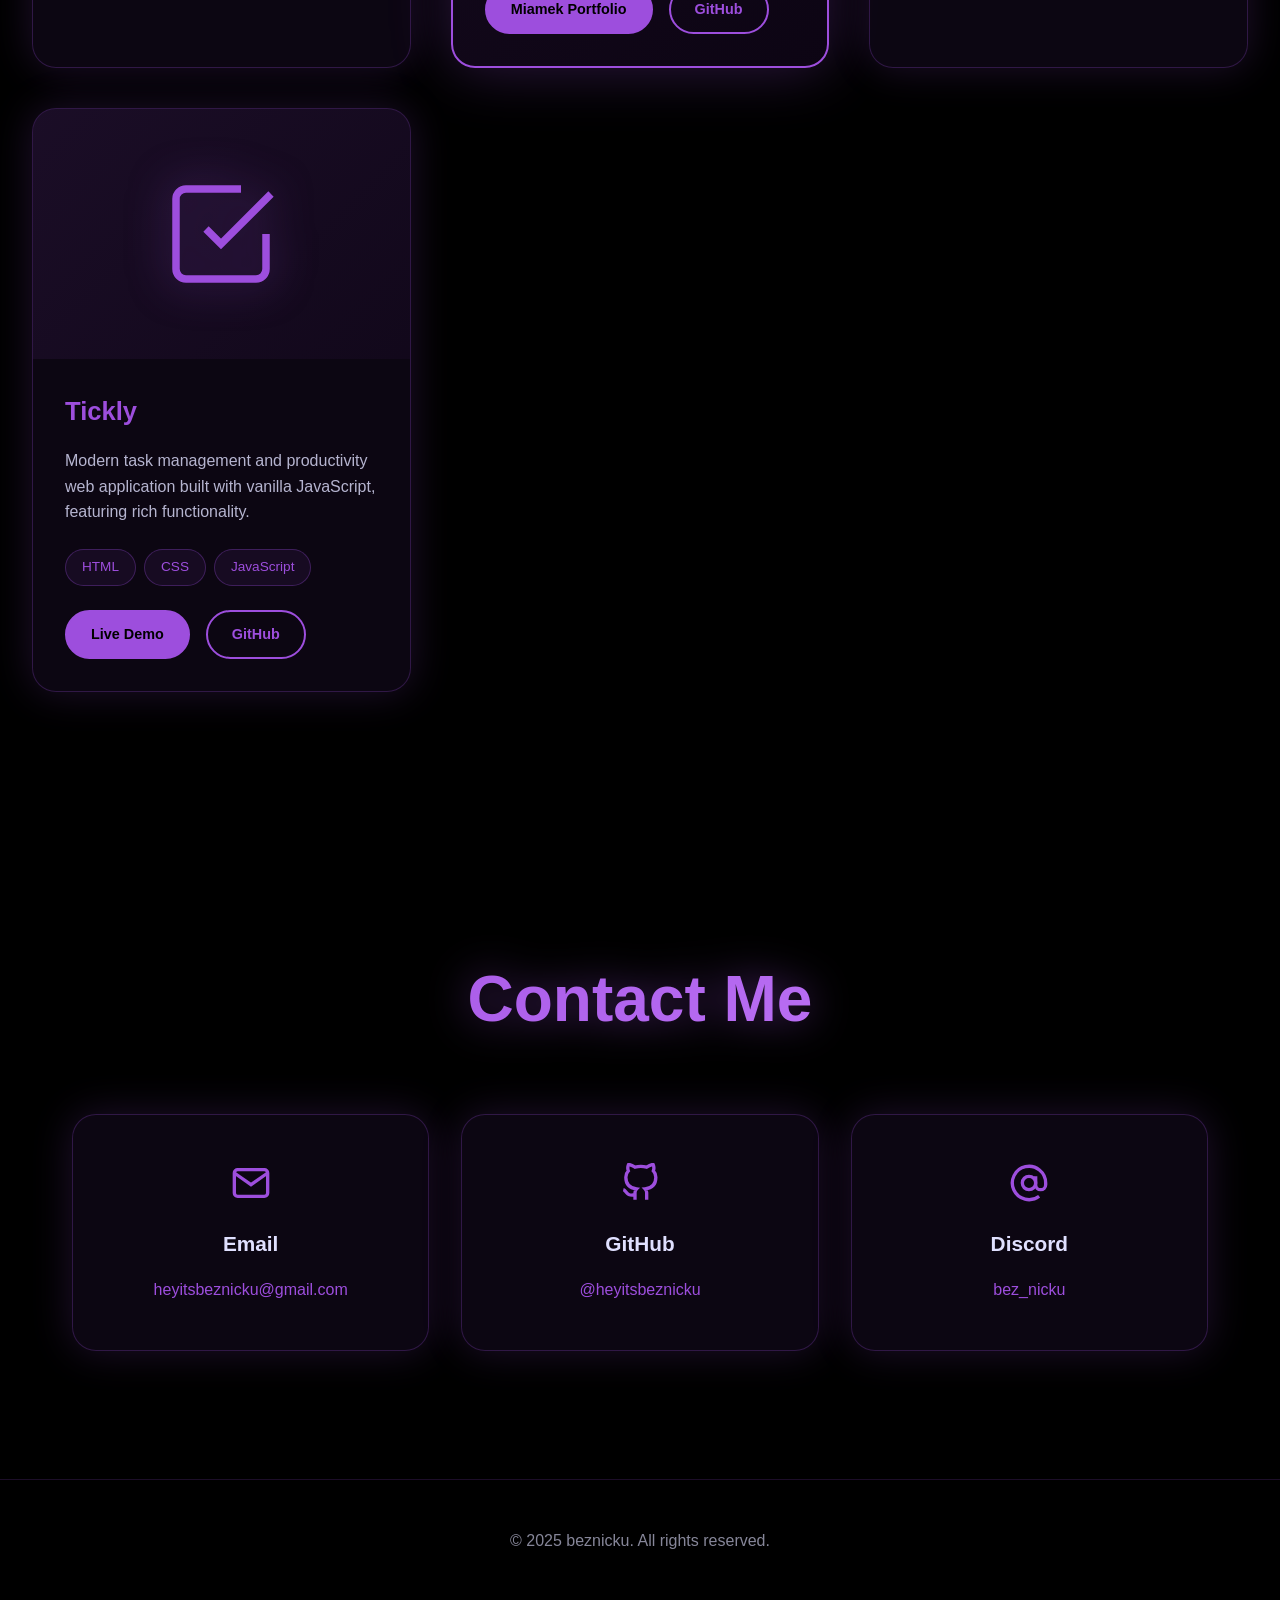
==== commit 6cef0a18: "Add files via upload" ====
--- a/index.html
+++ b/index.html
@@ -74,13 +74,25 @@
                     </svg>
                 </div>
                 <div class="project-content">
-                    <h3 class="project-title">Ecosystem Simulation</h3>
-                    <p class="project-description">Simple ecosystem simulation built in C++ to model interactions between different species in a virtual environment.</p>
+                    <h3 class="project-title">Ecosystem Simulation (C++)</h3>
+                    <p class="project-description">
+                        <strong>Overview:</strong> An advanced life simulation in C++ where you create and observe a self-sustaining world on a massive 200×70 map as animal and plant populations fight for survival, reproduce, and evolve.
+                        <br><br>
+                        <strong>Highlights:</strong>
+                        <ul style="margin: 0.5rem 0 0 1.5rem; list-style-type: disc;">
+                            <li>Real Genetics – Each animal inherits over 20 unique traits (speed, toxin resistance, hunger tolerance, herd instinct) with random mutations</li>
+                            <li>Dynamic Biomes – Five varied environments (meadow, forest, desert, swamp, mountains) dynamically affect plant growth and animal survival rates</li>
+                            <li>Real-Time Evolution – Watch new species emerge and track average statistics in the info panel</li>
+                            <li>Full Autonomy – Plants spread, animals seek mates, hunt, defend territory, and starve—all without player intervention</li>
+                        </ul>
+                        <br>
+                        <strong>Tech Stack:</strong> C++20  
+                    </p><br>
                     <div class="project-tags">
                         <span class="tag">C++</span>
                     </div>
                     <div class="project-links">
-                        <a href="#" class="project-link" style="opacity: 0.5; cursor: not-allowed;">Coming Soon</a>
+                        <a href="https://github.com/heyitsbeznicku/Ecosystem-Evolution-Simulator" class="project-link secondary">GitHub</a>
                     </div>
                 </div>
             </div>
--- a/style.css
+++ b/style.css
@@ -259,6 +259,10 @@
     margin-bottom: 4rem;
 }
 
+.section-title.web-projects {
+    margin-top: 6rem;
+}
+
 .timeline-section {
     padding: 8rem 2rem;
     max-width: 1200px;
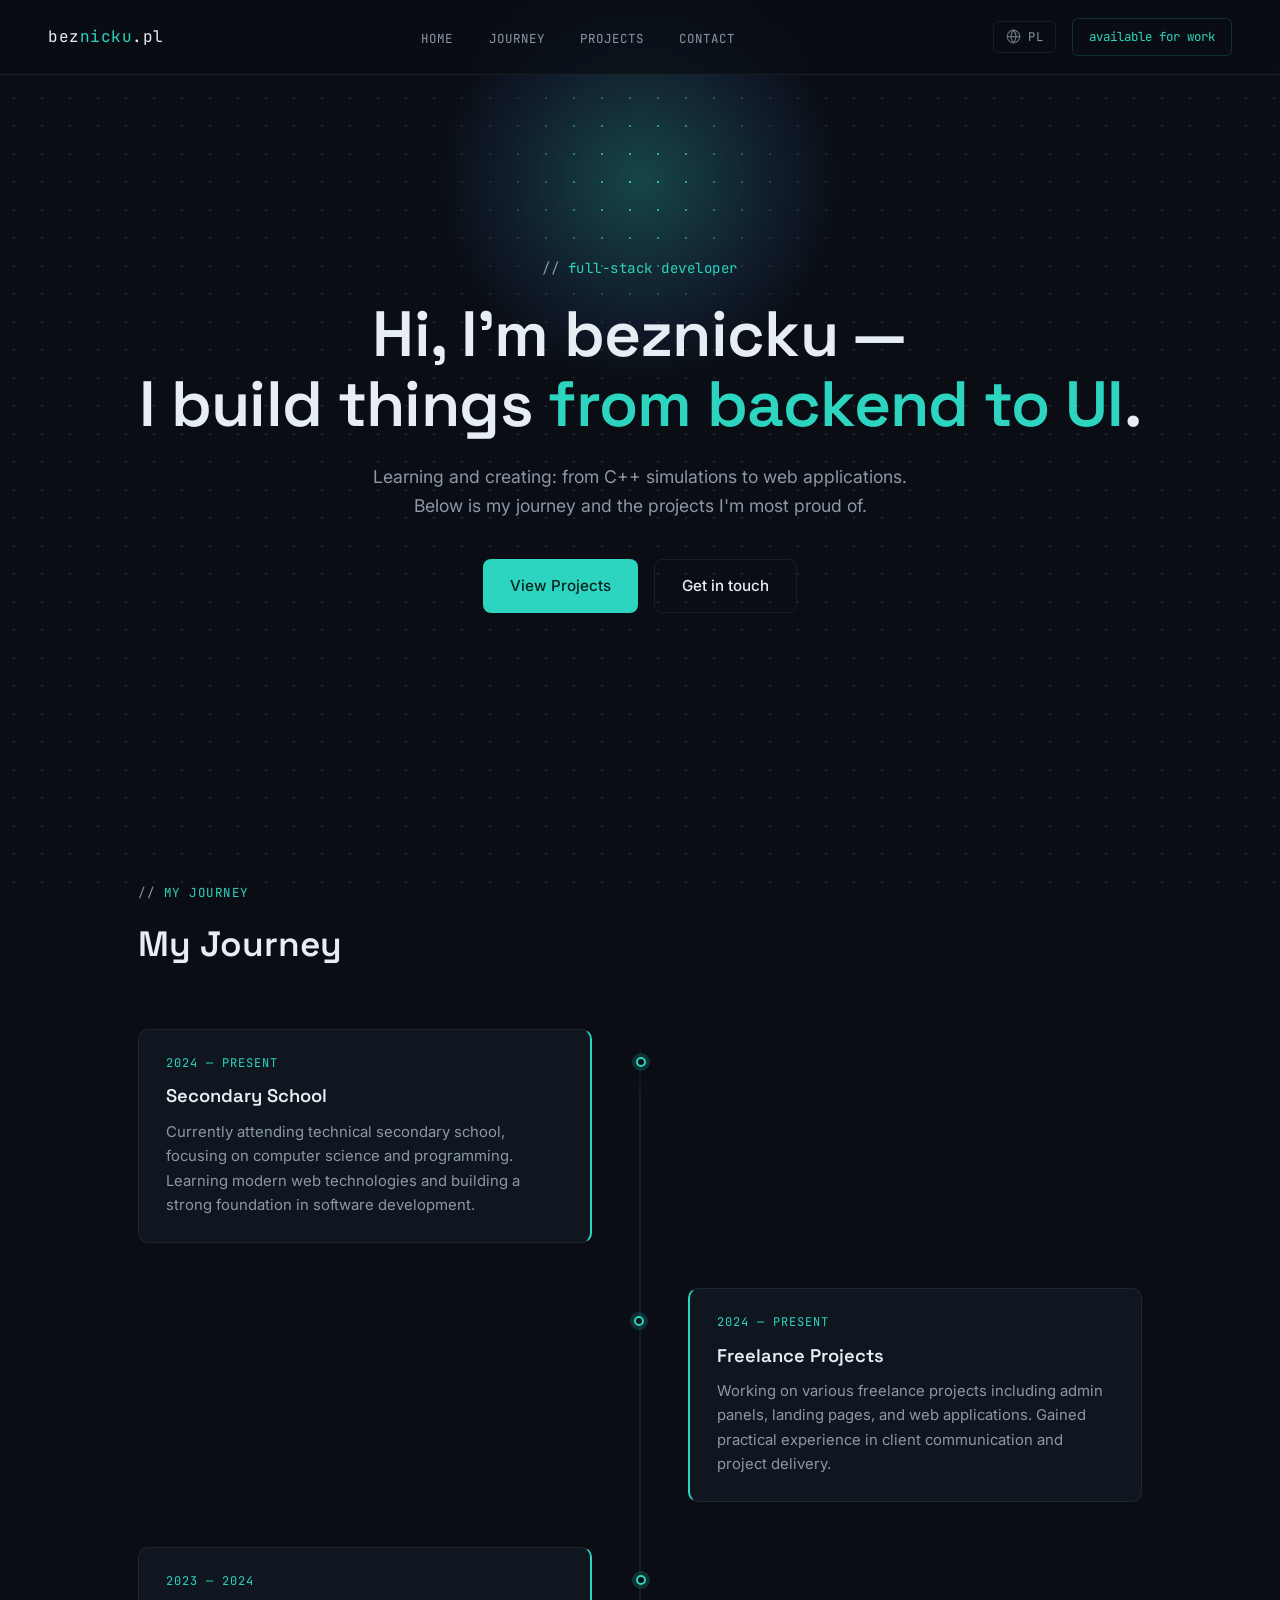
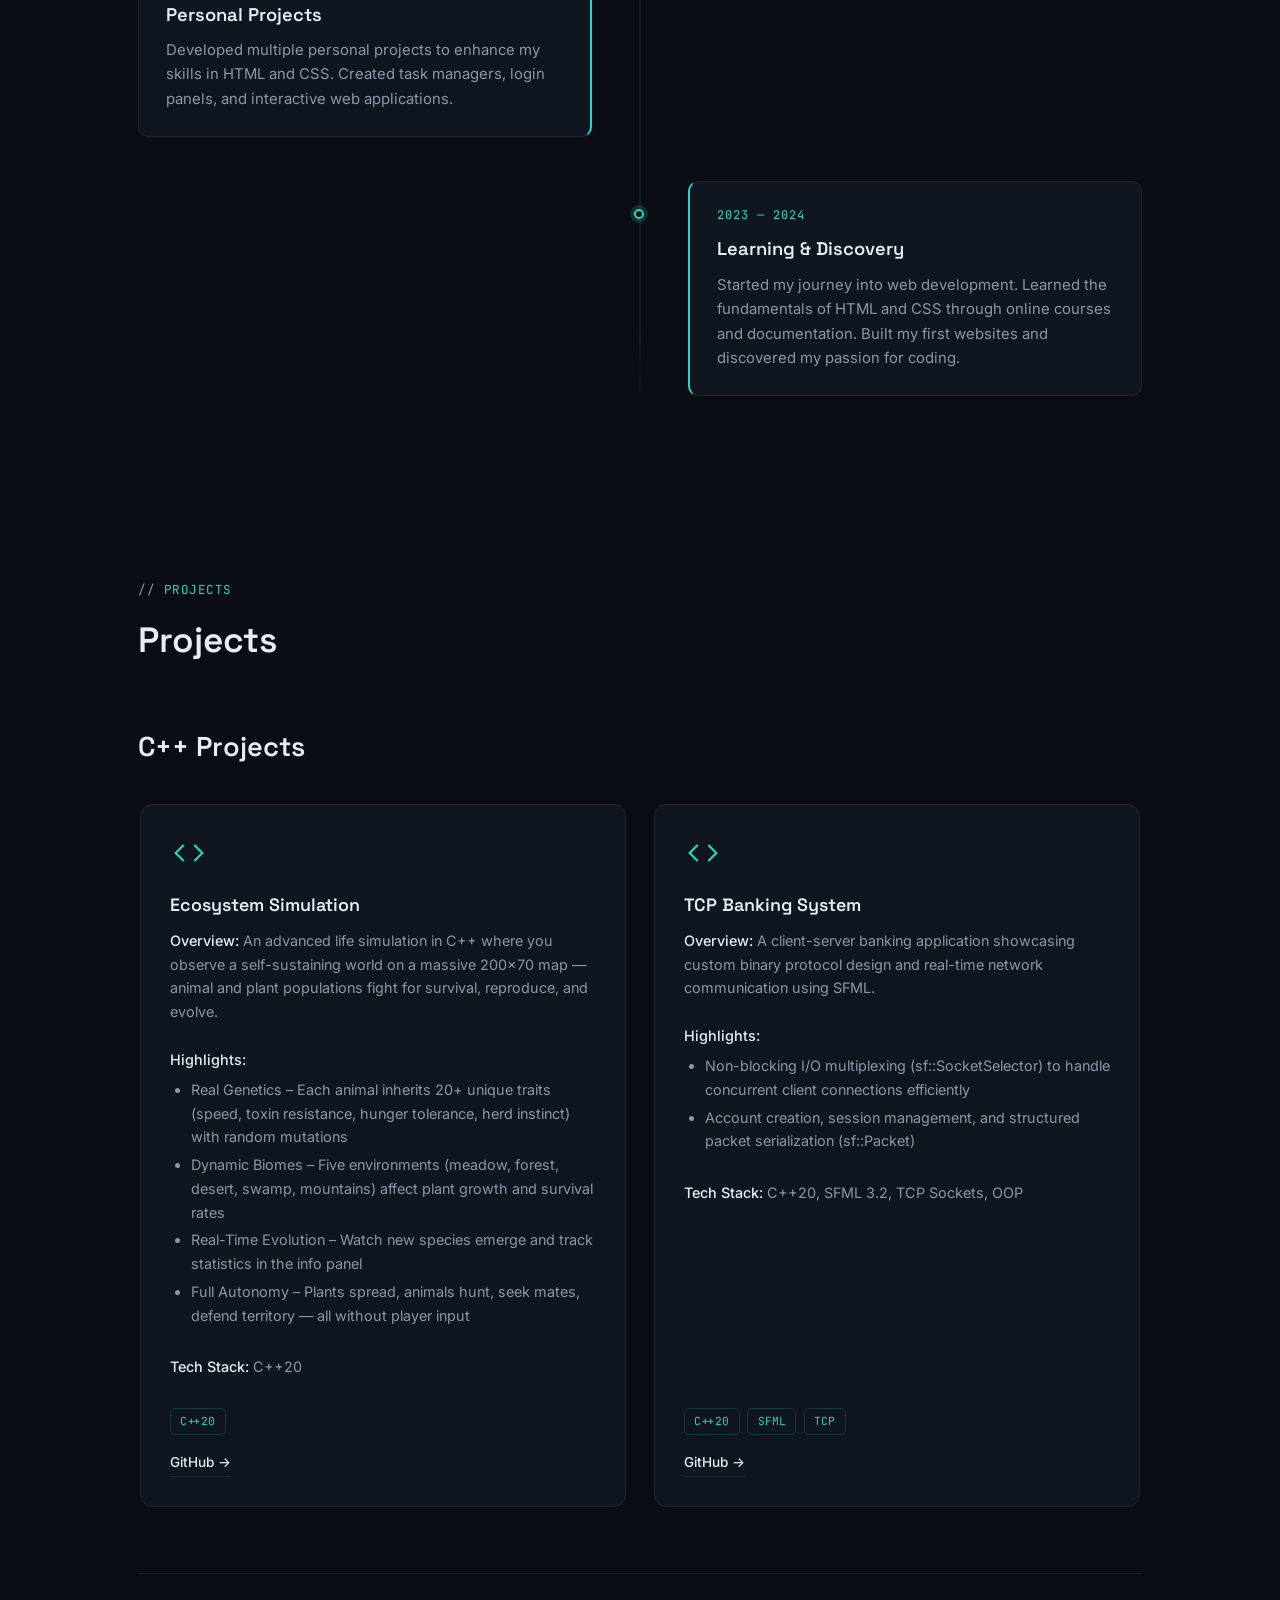
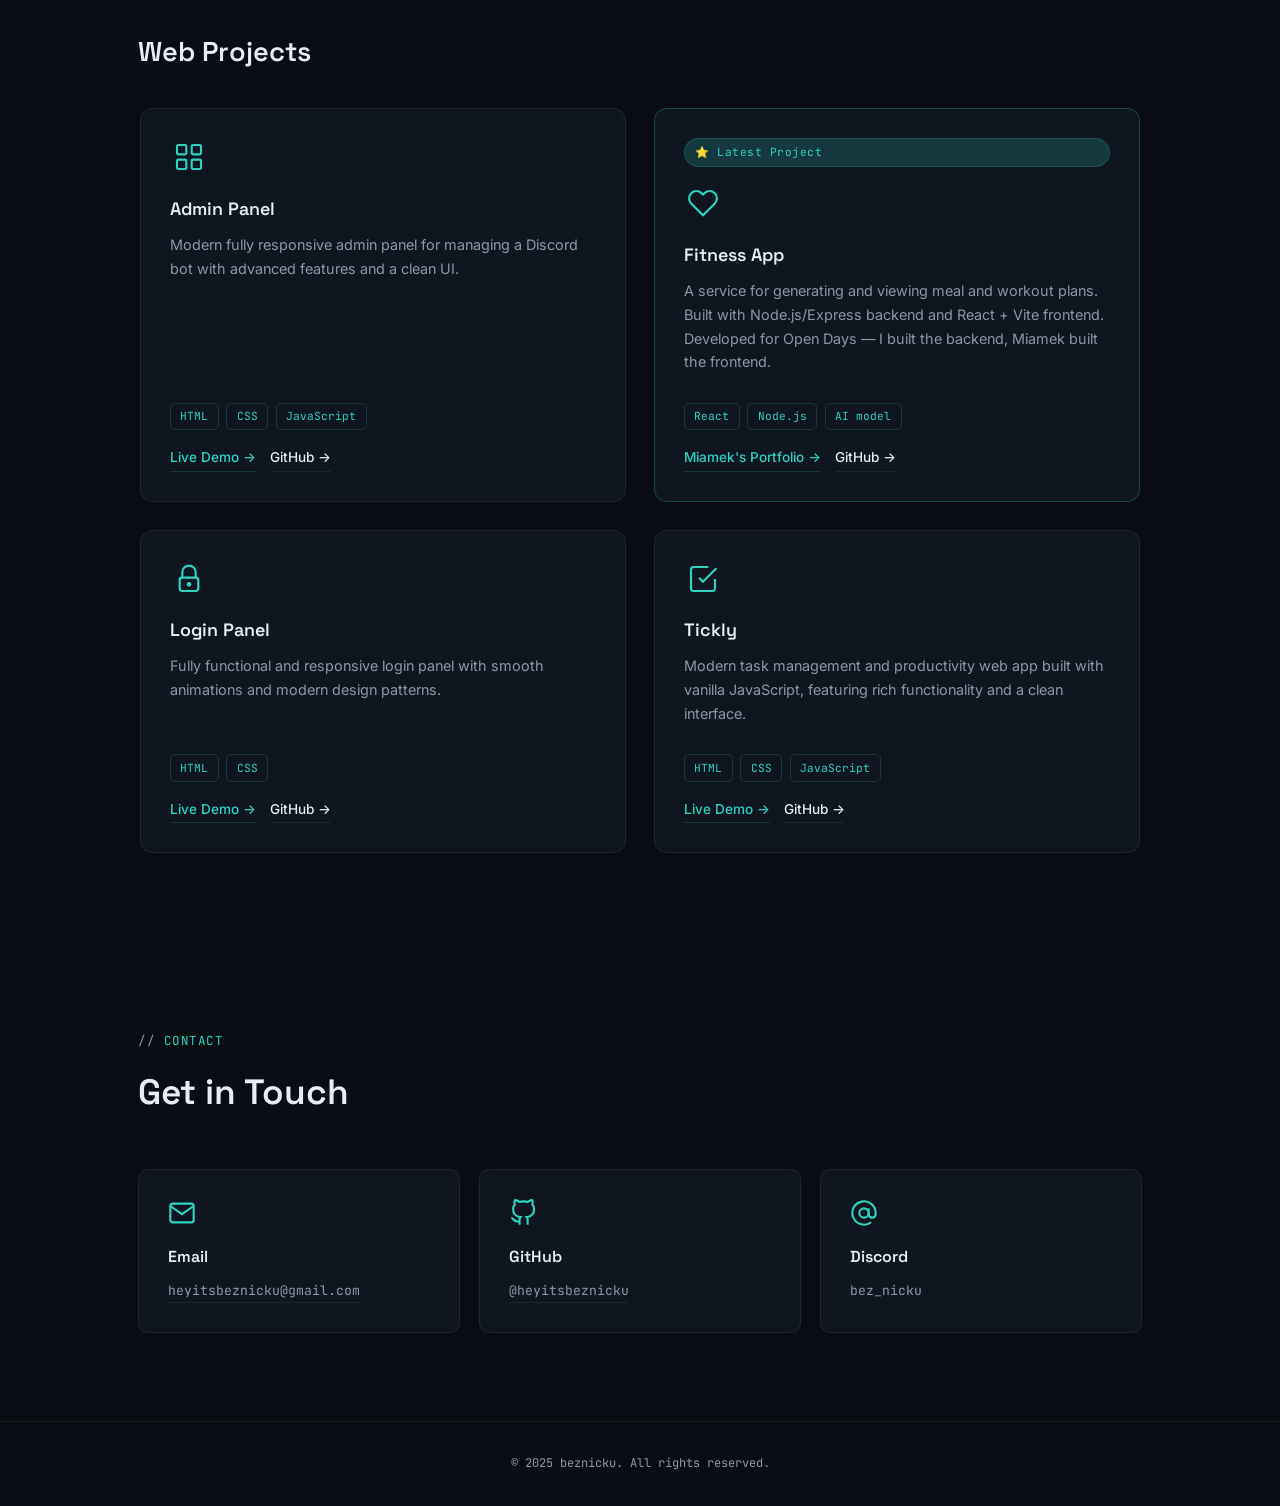
==== commit 69e22f8e: "Add files via upload" ====
--- a/index.html
+++ b/index.html
@@ -1,336 +1,504 @@
-<!DOCTYPE html>
-<html lang="en">
-<head>
-    <meta charset="UTF-8">
-    <meta name="viewport" content="width=device-width, initial-scale=1.0">
-    <link rel="icon" href="./Assets/favicon-32x32.png">
-    <link rel="stylesheet" href="style.css">
-    <meta name="description" content="My portfolio showcasing my journey as a young full-stack developer, featuring projects, skills, and contact information.">
-    <meta name="keywords" content="beznicku, beznicku.pl, portfolio, web development, projects, contact, full-stack developer">
-    <meta name="robots" content="index, follow">
-    <title>beznicku - Portfolio</title>
-</head>
-<body>
-    
-    <div class="bg-gradient" id="starfield"></div>
-    <div class="glass-overlay"></div>
-
-    <section class="hero" id="home">
-        <div class="hero-content">
-            <h1 class="hero-title">
-                <span class="gradient-text">Hi, I'm beznicku</span>
-            </h1>
-            <p class="hero-subtitle">Young full-stack Developer</p>
-            <a href="#timeline" class="cta-button">View My Journey</a>
-        </div>
-    </section>
-
-    <section class="timeline-section" id="timeline">
-        <h2 class="section-title gradient-text">My Journey</h2>
-        
-        <div class="timeline">
-            <div class="timeline-item left">
-                <div class="timeline-card glass-card">
-                    <div class="timeline-date">2024 - Present</div>
-                    <h3 class="timeline-title">Secondary School</h3>
-                    <p class="timeline-desc">Currently attending technical secondary school, focusing on computer science and programming. Learning modern web technologies and building a strong foundation in software development.</p>
-                </div>
-            </div>
-
-            <div class="timeline-item right">
-                <div class="timeline-card glass-card">
-                    <div class="timeline-date">2024 - Present</div>
-                    <h3 class="timeline-title">Freelance Projects</h3>
-                    <p class="timeline-desc">Working on various freelance projects including admin panels, landing pages, and web applications. Gained practical experience in client communication and project delivery.</p>
-                </div>
-            </div>
-
-            <div class="timeline-item left">
-                <div class="timeline-card glass-card">
-                    <div class="timeline-date">2023 - 2024</div>
-                    <h3 class="timeline-title">Personal Projects</h3>
-                    <p class="timeline-desc">Developed multiple personal projects to enhance my skills in HTML, CSS. Created task managers, login panels, and interactive web applications.</p>
-                </div>
-            </div>
-
-            <div class="timeline-item right">
-                <div class="timeline-card glass-card">
-                    <div class="timeline-date">2023 - 2024</div>
-                    <h3 class="timeline-title">Learning & Discovery</h3>
-                    <p class="timeline-desc">Started my journey into web development. Learned the fundamentals of HTML, CSS through online courses and documentation. Built my first websites and discovered my passion for coding.</p>
-                </div>
-            </div>
-        </div>
-    </section>
-
-    <section class="projects-section" id="projects">
-        <h2 class="section-title gradient-text">C++ Projects</h2>
-        <div class="projects-grid">
-            <div class="project-card glass-card">
-                <div class="project-icon">
-                    <svg width="120" height="120" viewBox="0 0 24 24" fill="none" stroke="currentColor" stroke-width="1.5">
-                        <polyline points="16 18 22 12 16 6"></polyline>
-                        <polyline points="8 6 2 12 8 18"></polyline>
-                    </svg>
-                </div>
-                <div class="project-content">
-                    <h3 class="project-title">Ecosystem Simulation (C++)</h3>
-                    <p class="project-description">
-                        <strong>Overview:</strong> An advanced life simulation in C++ where you create and observe a self-sustaining world on a massive 200×70 map as animal and plant populations fight for survival, reproduce, and evolve.
-                        <br><br>
-                        <strong>Highlights:</strong>
-                        <ul style="margin: 0.5rem 0 0 1.5rem; list-style-type: disc;">
-                            <li>Real Genetics – Each animal inherits over 20 unique traits (speed, toxin resistance, hunger tolerance, herd instinct) with random mutations</li>
-                            <li>Dynamic Biomes – Five varied environments (meadow, forest, desert, swamp, mountains) dynamically affect plant growth and animal survival rates</li>
-                            <li>Real-Time Evolution – Watch new species emerge and track average statistics in the info panel</li>
-                            <li>Full Autonomy – Plants spread, animals seek mates, hunt, defend territory, and starve—all without player intervention</li>
-                        </ul>
-                        <br>
-                        <strong>Tech Stack:</strong> C++20  
-                    </p><br>
-                    <div class="project-tags">
-                        <span class="tag">C++</span>
-                    </div>
-                    <div class="project-links">
-                        <a href="https://github.com/heyitsbeznicku/Ecosystem-Evolution-Simulator" class="project-link secondary">GitHub</a>
-                    </div>
-                </div>
-            </div>
-
-            <div class="project-card glass-card">
-                <div class="project-icon">
-                    <svg width="120" height="120" viewBox="0 0 24 24" fill="none" stroke="currentColor" stroke-width="1.5">
-                        <polyline points="16 18 22 12 16 6"></polyline>
-                        <polyline points="8 6 2 12 8 18"></polyline>
-                    </svg>
-                </div>
-                <div class="project-content">
-                    <h3 class="project-title">TCP Banking System (C++ / SFML)</h3>
-                    <p class="project-description">
-                        <strong>Overview:</strong> Developed a client-server banking application showcasing custom binary protocol design and real-time network communication using SFML.
-                        <br><br>
-                        <strong>Highlights:</strong>
-                        <ul style="margin: 0.5rem 0 0 1.5rem; list-style-type: disc;">
-                            <li>Implemented non-blocking I/O multiplexing (sf::SocketSelector) to handle concurrent client connections efficiently</li>
-                            <li>Features include account creation, session management, and structured packet serialization (sf::Packet)</li>
-                        </ul>
-                        <br>
-                        <strong>Tech Stack:</strong> C++20, SFML 3.2, TCP Sockets, OOP Principles
-                    </p><br>
-                    <div class="project-tags">
-                        <span class="tag">C++</span>
-                    </div>
-                    <div class="project-links">
-                        <a href="https://github.com/heyitsbeznicku/Bank-system" class="project-link secondary">GitHub</a>
-                    </div>
-                </div>
-
-            </div>
-
-        </div>
-
-        <h2 class="section-title gradient-text web-projects">Web Projects</h2>
-        <div class="projects-grid">
-
-            <!--GitBoost coming soon i guess, but for now here are some of my other projects that I am proud of 
-                I hope to add more projects in the future :3
-            -->
-
-            <div class="project-card glass-card">
-                <div class="project-icon">
-                    <svg width="120" height="120" viewBox="0 0 24 24" fill="none" stroke="currentColor" stroke-width="1.5">
-                        <rect x="3" y="3" width="7" height="7" rx="1"/>
-                        <rect x="14" y="3" width="7" height="7" rx="1"/>
-                        <rect x="14" y="14" width="7" height="7" rx="1"/>
-                        <rect x="3" y="14" width="7" height="7" rx="1"/>
-                    </svg>
-                </div>
-                <div class="project-content">
-                    <h3 class="project-title">Admin Panel</h3>
-                    <p class="project-description">Modern fully responsive admin panel for managing Discord bot with advanced features and beautiful UI.</p>
-                    <div class="project-tags">
-                        <span class="tag">HTML</span>
-                        <span class="tag">CSS</span>
-                        <span class="tag">JavaScript</span>
-                    </div>
-                    <div class="project-links">
-                        <a href="./Assets/AdminPanel.html" class="project-link">Live Demo</a>
-                        <a href="https://github.com/heyitsbeznicku/Admin-Panel" class="project-link secondary">GitHub</a>
-                    </div>
-                </div>
-            </div>
-
-
-            <div class="project-card glass-card featured">
-                <div class="hot-badge">⭐ Latest Project</div>
-                <div class="project-icon">
-                    <svg width="120" height="120" viewBox="0 0 24 24" fill="none" stroke="currentColor" stroke-width="1.5">
-                        <path d="M20.84 4.61a5.5 5.5 0 0 0-7.78 0L12 5.67l-1.06-1.06a5.5 5.5 0 0 0-7.78 7.78l1.06 1.06L12 21.23l7.78-7.78 1.06-1.06a5.5 5.5 0 0 0 0-7.78z"/>
-                    </svg>
-                </div>
-                <div class="project-content">
-                    <h3 class="project-title">Fitness app</h3>
-                    <p class="project-description">FitnesApp is a simple service for generating and viewing meal and workout plans. The project consists of a backend (Node.js/Express) and a frontend (React + Vite). It was developed for presentation during the Open Days. I made backend, <b>Miamek</b> made frontend</p>
-                    <div class="project-tags">
-                        <span class="tag">React</span>
-                        <span class="tag">Node.js</span>
-                        <span class="tag">Ai model</span>
-                    </div>
-                    <div class="project-links">
-                        <a href="https://miiamek.pl/" class="project-link">Miamek Portfolio</a>
-                        <a href="https://github.com/Miameekk/fitnesapp" class="project-link secondary">GitHub</a>
-                    </div>
-                </div>
-            </div>
-
-            <div class="project-card glass-card">
-                <div class="project-icon">
-                    <svg width="120" height="120" viewBox="0 0 24 24" fill="none" stroke="currentColor" stroke-width="1.5">
-                        <rect x="5" y="11" width="14" height="10" rx="2" ry="2"/>
-                        <path d="M12 17a1 1 0 1 0 0-2 1 1 0 0 0 0 2z"/>
-                        <path d="M12 15v2"/>
-                        <path d="M7 11V7a5 5 0 0 1 10 0v4"/>
-                    </svg>
-                </div>
-                <div class="project-content">
-                    <h3 class="project-title">Login Panel</h3>
-                    <p class="project-description">Fully functional and responsive login panel with smooth animations and modern design patterns.</p>
-                    <div class="project-tags">
-                        <span class="tag">HTML</span>
-                        <span class="tag">CSS</span>
-                    </div>
-                    <div class="project-links">
-                        <a href="./Assets/LoginPanel.html" class="project-link">Live Demo</a>
-                        <a href="https://github.com/heyitsbeznicku/Login-Panel" class="project-link secondary">GitHub</a>
-                    </div>
-                </div>
-            </div>
-
-            <div class="project-card glass-card">
-                <div class="project-icon">
-                    <svg width="120" height="120" viewBox="0 0 24 24" fill="none" stroke="currentColor" stroke-width="1.5">
-                        <path d="M9 11l3 3L22 4"/>
-                        <path d="M21 12v7a2 2 0 0 1-2 2H5a2 2 0 0 1-2-2V5a2 2 0 0 1 2-2h11"/>
-                    </svg>
-                </div>
-                <div class="project-content">
-                    <h3 class="project-title">Tickly</h3>
-                    <p class="project-description">Modern task management and productivity web application built with vanilla JavaScript, featuring rich functionality.</p>
-                    <div class="project-tags">
-                        <span class="tag">HTML</span>
-                        <span class="tag">CSS</span>
-                        <span class="tag">JavaScript</span>
-                    </div>
-                    <div class="project-links">
-                        <a href="./Assets/Tickly/index.html" class="project-link">Live Demo</a>
-                        <a href="https://github.com/heyitsbeznicku/Tickly" class="project-link secondary">GitHub</a>
-                    </div>
-                </div>
-            </div>
-        </div>
-    </section>
-
-    <section class="contact-section" id="contact">
-        <h2 class="section-title gradient-text">Contact Me</h2>
-        
-        <div class="contact-container">
-            <div class="contact-card glass-card">
-                <div class="contact-icon">
-                    <svg width="40" height="40" viewBox="0 0 24 24" fill="none" stroke="currentColor" stroke-width="2">
-                        <path d="M4 4h16c1.1 0 2 .9 2 2v12c0 1.1-.9 2-2 2H4c-1.1 0-2-.9-2-2V6c0-1.1.9-2 2-2z"></path>
-                        <polyline points="22,6 12,13 2,6"></polyline>
-                    </svg>
-                </div>
-                <h3 class="contact-title">Email</h3>
-                <a href="mailto:heyitsbeznicku@gmail.com" class="contact-link">heyitsbeznicku@gmail.com</a>
-            </div>
-
-            <div class="contact-card glass-card">
-                <div class="contact-icon">
-                    <svg width="40" height="40" viewBox="0 0 24 24" fill="none" stroke="currentColor" stroke-width="2">
-                        <path d="M9 19c-5 1.5-5-2.5-7-3m14 6v-3.87a3.37 3.37 0 0 0-.94-2.61c3.14-.35 6.44-1.54 6.44-7A5.44 5.44 0 0 0 20 4.77 5.07 5.07 0 0 0 19.91 1S18.73.65 16 2.48a13.38 13.38 0 0 0-7 0C6.27.65 5.09 1 5.09 1A5.07 5.07 0 0 0 5 4.77a5.44 5.44 0 0 0-1.5 3.78c0 5.42 3.3 6.61 6.44 7A3.37 3.37 0 0 0 9 18.13V22"></path>
-                    </svg>
-                </div>
-                <h3 class="contact-title">GitHub</h3>
-                <a href="https://github.com/heyitsbeznicku" class="contact-link" target="_blank">@heyitsbeznicku</a>
-            </div>
-
-            <div class="contact-card glass-card">
-                <div class="contact-icon">
-                    <svg width="40" height="40" viewBox="0 0 24 24" fill="none" stroke="currentColor" stroke-width="2">
-                        <circle cx="12" cy="12" r="4"></circle>
-                        <path d="M16 8v5a3 3 0 0 0 6 0v-1a10 10 0 1 0-3.92 7.94"></path>
-                    </svg>
-                </div>
-                <h3 class="contact-title">Discord</h3>
-                <p class="contact-link">bez_nicku</p>
-            </div>
-        </div>
-    </section>
-
-    <footer class="footer">
-        <p>&copy; 2025 beznicku. All rights reserved.</p>
-    </footer>
-
-    <script>
-        document.querySelectorAll('a[href^="#"]').forEach(anchor => {
-            anchor.addEventListener('click', function (e) {
-                e.preventDefault();
-                const target = document.querySelector(this.getAttribute('href'));
-                if (target) {
-                    target.scrollIntoView({
-                        behavior: 'smooth',
-                        block: 'start'
-                    });
-                }
-            });
-        });
-
-        const observerOptions = {
-            threshold: 0.1,
-            rootMargin: '0px 0px -100px 0px'
-        };
-
-        const observer = new IntersectionObserver((entries) => {
-            entries.forEach(entry => {
-                if (entry.isIntersecting) {
-                    entry.target.style.opacity = '1';
-                    entry.target.style.transform = 'translateY(0)';
-                }
-            });
-        }, observerOptions);
-
-        document.querySelectorAll('.timeline-item, .project-card, .contact-card').forEach(el => {
-            el.style.opacity = '0';
-            el.style.transform = 'translateY(30px)';
-            el.style.transition = 'all 0.6s cubic-bezier(0.25, 0.8, 0.25, 1)';
-            observer.observe(el);
-        });
-
-        function createShootingStar() {
-            const starfield = document.getElementById('starfield');
-            const star = document.createElement('div');
-            star.className = 'shooting-star';
-            
-            star.style.left = Math.random() * 50 + '%';
-            star.style.top = Math.random() * 30 + '%';
-            
-            starfield.appendChild(star);
-
-            setTimeout(() => {
-                star.remove();
-            }, 2000);
-        }
-
-        function scheduleShootingStar() {
-            createShootingStar();
-            const nextDelay = Math.random() * 5000 + 5000; 
-            setTimeout(scheduleShootingStar, nextDelay);
-        }
-
-
-        setTimeout(scheduleShootingStar, 3000);
-    </script>
-
-</body>
-</html>
+<!DOCTYPE html>
+<html lang="en">
+<head>
+<meta charset="UTF-8">
+<meta name="viewport" content="width=device-width, initial-scale=1.0">
+<link rel="icon" href="./Assets/favicon-32x32.png">
+<link rel="stylesheet" href="style.css">
+<meta name="description" content="beznicku — young full-stack developer. Portfolio showcasing projects, skills, and journey.">
+<meta name="keywords" content="beznicku, beznicku.pl, portfolio, web development, projects, full-stack developer">
+<meta name="robots" content="index, follow">
+<title>beznicku — Portfolio</title>
+<link rel="preconnect" href="https://fonts.googleapis.com">
+<link rel="preconnect" href="https://fonts.gstatic.com" crossorigin>
+<link href="https://fonts.googleapis.com/css2?family=Space+Grotesk:wght@500;600;700&family=Inter:wght@400;500&family=JetBrains+Mono:wght@400;500&display=swap" rel="stylesheet">
+</head>
+<body>
+
+<div class="grid-bg"></div>
+<div class="grid-spotlight-mask"></div>
+<div class="grid-spotlight"></div>
+
+<main>
+  <!-- ── NAV ── -->
+  <nav>
+    <a href="#home" class="logo">bez<span>nicku</span>.pl</a>
+    <ul class="nav-links">
+      <li><a href="#home"     data-i18n="nav.home">home</a></li>
+      <li><a href="#journey"  data-i18n="nav.journey">journey</a></li>
+      <li><a href="#projects" data-i18n="nav.projects">projects</a></li>
+      <li><a href="#contact"  data-i18n="nav.contact">contact</a></li>
+    </ul>
+    <div class="nav-right">
+      <button class="lang-btn" id="langToggle" aria-label="Switch language">
+        <svg width="15" height="15" viewBox="0 0 24 24" fill="none" stroke="currentColor" stroke-width="2" stroke-linecap="round" stroke-linejoin="round">
+          <circle cx="12" cy="12" r="10"/>
+          <line x1="2" y1="12" x2="22" y2="12"/>
+          <path d="M12 2a15.3 15.3 0 0 1 4 10 15.3 15.3 0 0 1-4 10 15.3 15.3 0 0 1-4-10 15.3 15.3 0 0 1 4-10z"/>
+        </svg>
+        <span class="lang-label">PL</span>
+      </button>
+      <a href="#contact" class="nav-cta" data-i18n="nav.cta">available for work</a>
+    </div>
+  </nav>
+
+  <!-- ── HERO ── -->
+  <section class="hero" id="home">
+    <div class="eyebrow" data-i18n="hero.eyebrow">full-stack developer</div>
+    <h1>
+      <span data-i18n="hero.h1a">Hi, I'm beznicku —</span><br>
+      <span data-i18n="hero.h1b">I build things </span><span class="hl" data-i18n="hero.h1c">from backend to UI</span><span data-i18n="hero.h1d">.</span>
+    </h1>
+    <p data-i18n="hero.sub">Learning and creating: from C++ simulations to web applications. Below is my journey and the projects I'm most proud of.</p>
+    <div class="hero-actions">
+      <a href="#projects" class="btn btn-primary" data-i18n="hero.cta1">View Projects</a>
+      <a href="#contact"  class="btn btn-secondary" data-i18n="hero.cta2">Get in touch</a>
+    </div>
+  </section>
+
+  <!-- ── TIMELINE ── -->
+  <section class="section" id="journey">
+    <div class="section-label" data-i18n="journey.label">my journey</div>
+    <h2 class="section-title" data-i18n="journey.title">My Journey</h2>
+
+    <div class="timeline">
+      <div class="timeline-item left reveal">
+        <div class="timeline-dot"></div>
+        <div class="timeline-card">
+          <div class="timeline-date">2024 — present</div>
+          <h3 data-i18n="journey.t1.title">Secondary School</h3>
+          <p data-i18n="journey.t1.desc">Currently attending technical secondary school, focusing on computer science and programming. Learning modern web technologies and building a strong foundation in software development.</p>
+        </div>
+      </div>
+
+      <div class="timeline-item right reveal">
+        <div class="timeline-dot"></div>
+        <div class="timeline-card">
+          <div class="timeline-date">2024 — present</div>
+          <h3 data-i18n="journey.t2.title">Freelance Projects</h3>
+          <p data-i18n="journey.t2.desc">Working on various freelance projects including admin panels, landing pages, and web applications. Gained practical experience in client communication and project delivery.</p>
+        </div>
+      </div>
+
+      <div class="timeline-item left reveal">
+        <div class="timeline-dot"></div>
+        <div class="timeline-card">
+          <div class="timeline-date">2023 — 2024</div>
+          <h3 data-i18n="journey.t3.title">Personal Projects</h3>
+          <p data-i18n="journey.t3.desc">Developed multiple personal projects to enhance my skills in HTML and CSS. Created task managers, login panels, and interactive web applications.</p>
+        </div>
+      </div>
+
+      <div class="timeline-item right reveal">
+        <div class="timeline-dot"></div>
+        <div class="timeline-card">
+          <div class="timeline-date">2023 — 2024</div>
+          <h3 data-i18n="journey.t4.title">Learning &amp; Discovery</h3>
+          <p data-i18n="journey.t4.desc">Started my journey into web development. Learned the fundamentals of HTML and CSS through online courses and documentation. Built my first websites and discovered my passion for coding.</p>
+        </div>
+      </div>
+    </div>
+  </section>
+
+  <!-- ── PROJECTS ── -->
+  <section class="section" id="projects">
+    <div class="section-label" data-i18n="projects.label">projects</div>
+    <h2 class="section-title" data-i18n="projects.title">Projects</h2>
+
+    <!-- C++ -->
+    <h3 class="subsection-title" data-i18n="projects.cpp.heading">C++ Projects</h3>
+    <div class="projects-grid">
+
+      <!-- Ecosystem -->
+      <div class="project-card reveal">
+        <div class="project-card-inner">
+          <div class="project-icon">
+            <svg width="32" height="32" viewBox="0 0 24 24" fill="none" stroke="currentColor" stroke-width="1.6">
+              <polyline points="16 18 22 12 16 6"/><polyline points="8 6 2 12 8 18"/>
+            </svg>
+          </div>
+          <h3 data-i18n="projects.eco.title">Ecosystem Simulation</h3>
+          <div class="project-desc">
+            <strong data-i18n="projects.overview">Overview:</strong>
+            <span data-i18n="projects.eco.overview"> An advanced life simulation in C++ where you observe a self-sustaining world on a massive 200×70 map — animal and plant populations fight for survival, reproduce, and evolve.</span>
+            <br><br>
+            <strong data-i18n="projects.highlights">Highlights:</strong>
+            <ul>
+              <li data-i18n="projects.eco.h1">Real Genetics – Each animal inherits 20+ unique traits (speed, toxin resistance, hunger tolerance, herd instinct) with random mutations</li>
+              <li data-i18n="projects.eco.h2">Dynamic Biomes – Five environments (meadow, forest, desert, swamp, mountains) affect plant growth and survival rates</li>
+              <li data-i18n="projects.eco.h3">Real-Time Evolution – Watch new species emerge and track statistics in the info panel</li>
+              <li data-i18n="projects.eco.h4">Full Autonomy – Plants spread, animals hunt, seek mates, defend territory — all without player input</li>
+            </ul>
+            <br>
+            <strong data-i18n="projects.stack">Tech Stack:</strong> C++20
+          </div>
+          <div class="tags"><span class="tag">C++20</span></div>
+          <div class="project-links">
+            <a href="https://github.com/heyitsbeznicku/Ecosystem-Evolution-Simulator" target="_blank" data-i18n="projects.github">GitHub →</a>
+          </div>
+        </div>
+      </div>
+
+      <!-- TCP Banking -->
+      <div class="project-card reveal">
+        <div class="project-card-inner">
+          <div class="project-icon">
+            <svg width="32" height="32" viewBox="0 0 24 24" fill="none" stroke="currentColor" stroke-width="1.6">
+              <polyline points="16 18 22 12 16 6"/><polyline points="8 6 2 12 8 18"/>
+            </svg>
+          </div>
+          <h3 data-i18n="projects.bank.title">TCP Banking System</h3>
+          <div class="project-desc">
+            <strong data-i18n="projects.overview">Overview:</strong>
+            <span data-i18n="projects.bank.overview"> A client-server banking application showcasing custom binary protocol design and real-time network communication using SFML.</span>
+            <br><br>
+            <strong data-i18n="projects.highlights">Highlights:</strong>
+            <ul>
+              <li data-i18n="projects.bank.h1">Non-blocking I/O multiplexing (sf::SocketSelector) to handle concurrent client connections efficiently</li>
+              <li data-i18n="projects.bank.h2">Account creation, session management, and structured packet serialization (sf::Packet)</li>
+            </ul>
+            <br>
+            <strong data-i18n="projects.stack">Tech Stack:</strong> C++20, SFML 3.2, TCP Sockets, OOP
+          </div>
+          <div class="tags"><span class="tag">C++20</span><span class="tag">SFML</span><span class="tag">TCP</span></div>
+          <div class="project-links">
+            <a href="https://github.com/heyitsbeznicku/Bank-system" target="_blank" data-i18n="projects.github">GitHub →</a>
+          </div>
+        </div>
+      </div>
+    </div>
+
+    <!-- Web -->
+    <hr class="divider">
+    <h3 class="subsection-title" data-i18n="projects.web.heading">Web Projects</h3>
+    <div class="projects-grid">
+
+      <!-- Admin Panel -->
+      <div class="project-card reveal">
+        <div class="project-card-inner">
+          <div class="project-icon">
+            <svg width="32" height="32" viewBox="0 0 24 24" fill="none" stroke="currentColor" stroke-width="1.6">
+              <rect x="3" y="3" width="7" height="7" rx="1"/><rect x="14" y="3" width="7" height="7" rx="1"/>
+              <rect x="14" y="14" width="7" height="7" rx="1"/><rect x="3" y="14" width="7" height="7" rx="1"/>
+            </svg>
+          </div>
+          <h3 data-i18n="projects.admin.title">Admin Panel</h3>
+          <p class="project-desc" data-i18n="projects.admin.desc">Modern fully responsive admin panel for managing a Discord bot with advanced features and a clean UI.</p>
+          <div class="tags"><span class="tag">HTML</span><span class="tag">CSS</span><span class="tag">JavaScript</span></div>
+          <div class="project-links">
+            <a href="./Assets/AdminPanel.html" class="primary-link" data-i18n="projects.demo">Live Demo →</a>
+            <a href="https://github.com/heyitsbeznicku/Admin-Panel" target="_blank" data-i18n="projects.github">GitHub →</a>
+          </div>
+        </div>
+      </div>
+
+      <!-- Fitness App -->
+      <div class="project-card featured reveal">
+        <div class="project-card-inner">
+          <div class="hot-badge" data-i18n="projects.latest">⭐ Latest Project</div>
+          <div class="project-icon">
+            <svg width="32" height="32" viewBox="0 0 24 24" fill="none" stroke="currentColor" stroke-width="1.6">
+              <path d="M20.84 4.61a5.5 5.5 0 0 0-7.78 0L12 5.67l-1.06-1.06a5.5 5.5 0 0 0-7.78 7.78l1.06 1.06L12 21.23l7.78-7.78 1.06-1.06a5.5 5.5 0 0 0 0-7.78z"/>
+            </svg>
+          </div>
+          <h3 data-i18n="projects.fit.title">Fitness App</h3>
+          <p class="project-desc" data-i18n="projects.fit.desc">A service for generating and viewing meal and workout plans. Built with Node.js/Express backend and React + Vite frontend. Developed for Open Days — I built the backend, <strong>Miamek</strong> built the frontend.</p>
+          <div class="tags"><span class="tag">React</span><span class="tag">Node.js</span><span class="tag">AI model</span></div>
+          <div class="project-links">
+            <a href="https://miiamek.pl/" target="_blank" class="primary-link" data-i18n="projects.fit.collab">Miamek's Portfolio →</a>
+            <a href="https://github.com/Miameekk/fitnesapp" target="_blank" data-i18n="projects.github">GitHub →</a>
+          </div>
+        </div>
+      </div>
+
+      <!-- Login Panel -->
+      <div class="project-card reveal">
+        <div class="project-card-inner">
+          <div class="project-icon">
+            <svg width="32" height="32" viewBox="0 0 24 24" fill="none" stroke="currentColor" stroke-width="1.6">
+              <rect x="5" y="11" width="14" height="10" rx="2"/>
+              <path d="M12 17a1 1 0 1 0 0-2 1 1 0 0 0 0 2z"/>
+              <path d="M7 11V7a5 5 0 0 1 10 0v4"/>
+            </svg>
+          </div>
+          <h3 data-i18n="projects.login.title">Login Panel</h3>
+          <p class="project-desc" data-i18n="projects.login.desc">Fully functional and responsive login panel with smooth animations and modern design patterns.</p>
+          <div class="tags"><span class="tag">HTML</span><span class="tag">CSS</span></div>
+          <div class="project-links">
+            <a href="./Assets/LoginPanel.html" class="primary-link" data-i18n="projects.demo">Live Demo →</a>
+            <a href="https://github.com/heyitsbeznicku/Login-Panel" target="_blank" data-i18n="projects.github">GitHub →</a>
+          </div>
+        </div>
+      </div>
+
+      <!-- Tickly -->
+      <div class="project-card reveal">
+        <div class="project-card-inner">
+          <div class="project-icon">
+            <svg width="32" height="32" viewBox="0 0 24 24" fill="none" stroke="currentColor" stroke-width="1.6">
+              <path d="M9 11l3 3L22 4"/><path d="M21 12v7a2 2 0 0 1-2 2H5a2 2 0 0 1-2-2V5a2 2 0 0 1 2-2h11"/>
+            </svg>
+          </div>
+          <h3 data-i18n="projects.tickly.title">Tickly</h3>
+          <p class="project-desc" data-i18n="projects.tickly.desc">Modern task management and productivity web app built with vanilla JavaScript, featuring rich functionality and a clean interface.</p>
+          <div class="tags"><span class="tag">HTML</span><span class="tag">CSS</span><span class="tag">JavaScript</span></div>
+          <div class="project-links">
+            <a href="./Assets/Tickly/index.html" class="primary-link" data-i18n="projects.demo">Live Demo →</a>
+            <a href="https://github.com/heyitsbeznicku/Tickly" target="_blank" data-i18n="projects.github">GitHub →</a>
+          </div>
+        </div>
+      </div>
+
+    </div>
+  </section>
+
+  <!-- ── CONTACT ── -->
+  <section class="section" id="contact">
+    <div class="section-label" data-i18n="contact.label">contact</div>
+    <h2 class="section-title" data-i18n="contact.title">Get in Touch</h2>
+    <div class="contact-grid">
+
+      <div class="contact-card reveal">
+        <div class="contact-icon">
+          <svg width="28" height="28" viewBox="0 0 24 24" fill="none" stroke="currentColor" stroke-width="1.8">
+            <path d="M4 4h16c1.1 0 2 .9 2 2v12c0 1.1-.9 2-2 2H4c-1.1 0-2-.9-2-2V6c0-1.1.9-2 2-2z"/>
+            <polyline points="22,6 12,13 2,6"/>
+          </svg>
+        </div>
+        <div class="contact-label">Email</div>
+        <a href="mailto:heyitsbeznicku@gmail.com" class="contact-link">heyitsbeznicku@gmail.com</a>
+      </div>
+
+      <div class="contact-card reveal">
+        <div class="contact-icon">
+          <svg width="28" height="28" viewBox="0 0 24 24" fill="none" stroke="currentColor" stroke-width="1.8">
+            <path d="M9 19c-5 1.5-5-2.5-7-3m14 6v-3.87a3.37 3.37 0 0 0-.94-2.61c3.14-.35 6.44-1.54 6.44-7A5.44 5.44 0 0 0 20 4.77 5.07 5.07 0 0 0 19.91 1S18.73.65 16 2.48a13.38 13.38 0 0 0-7 0C6.27.65 5.09 1 5.09 1A5.07 5.07 0 0 0 5 4.77a5.44 5.44 0 0 0-1.5 3.78c0 5.42 3.3 6.61 6.44 7A3.37 3.37 0 0 0 9 18.13V22"/>
+          </svg>
+        </div>
+        <div class="contact-label">GitHub</div>
+        <a href="https://github.com/heyitsbeznicku" target="_blank" class="contact-link">@heyitsbeznicku</a>
+      </div>
+
+      <div class="contact-card reveal">
+        <div class="contact-icon">
+          <svg width="28" height="28" viewBox="0 0 24 24" fill="none" stroke="currentColor" stroke-width="1.8">
+            <circle cx="12" cy="12" r="4"/>
+            <path d="M16 8v5a3 3 0 0 0 6 0v-1a10 10 0 1 0-3.92 7.94"/>
+          </svg>
+        </div>
+        <div class="contact-label">Discord</div>
+        <span class="contact-link">bez_nicku</span>
+      </div>
+
+    </div>
+  </section>
+</main>
+
+<footer>
+  <p data-i18n="footer.copy">© 2025 <span>beznicku</span>. All rights reserved.</p>
+</footer>
+
+<script>
+
+const translations = {
+  en: {
+    "nav.home":    "home",
+    "nav.journey": "journey",
+    "nav.projects":"projects",
+    "nav.contact": "contact",
+    "nav.cta":     "available for work",
+
+    "hero.eyebrow":"full-stack developer",
+    "hero.h1a":    "Hi, I'm beznicku —",
+    "hero.h1b":    "I build things ",
+    "hero.h1c":    "from backend to UI",
+    "hero.h1d":    ".",
+    "hero.sub":    "Learning and creating: from C++ simulations to web applications. Below is my journey and the projects I'm most proud of.",
+    "hero.cta1":   "View Projects",
+    "hero.cta2":   "Get in touch",
+
+    "journey.label":"my journey",
+    "journey.title":"My Journey",
+    "journey.t1.title":"Secondary School",
+    "journey.t1.desc": "Currently attending technical secondary school, focusing on computer science and programming. Learning modern web technologies and building a strong foundation in software development.",
+    "journey.t2.title":"Freelance Projects",
+    "journey.t2.desc": "Working on various freelance projects including admin panels, landing pages, and web applications. Gained practical experience in client communication and project delivery.",
+    "journey.t3.title":"Personal Projects",
+    "journey.t3.desc": "Developed multiple personal projects to enhance my skills in HTML and CSS. Created task managers, login panels, and interactive web applications.",
+    "journey.t4.title":"Learning & Discovery",
+    "journey.t4.desc": "Started my journey into web development. Learned the fundamentals of HTML and CSS through online courses and documentation. Built my first websites and discovered my passion for coding.",
+
+    "projects.label":       "projects",
+    "projects.title":       "Projects",
+    "projects.cpp.heading": "C++ Projects",
+    "projects.web.heading": "Web Projects",
+    "projects.overview":    "Overview:",
+    "projects.highlights":  "Highlights:",
+    "projects.stack":       "Tech Stack:",
+    "projects.github":      "GitHub →",
+    "projects.demo":        "Live Demo →",
+    "projects.latest":      "⭐ Latest Project",
+
+    "projects.eco.title":    "Ecosystem Simulation",
+    "projects.eco.overview": " An advanced life simulation in C++ where you observe a self-sustaining world on a massive 200×70 map — animal and plant populations fight for survival, reproduce, and evolve.",
+    "projects.eco.h1": "Real Genetics – Each animal inherits 20+ unique traits (speed, toxin resistance, hunger tolerance, herd instinct) with random mutations",
+    "projects.eco.h2": "Dynamic Biomes – Five environments (meadow, forest, desert, swamp, mountains) affect plant growth and survival rates",
+    "projects.eco.h3": "Real-Time Evolution – Watch new species emerge and track statistics in the info panel",
+    "projects.eco.h4": "Full Autonomy – Plants spread, animals hunt, seek mates, defend territory — all without player input",
+
+    "projects.bank.title":    "TCP Banking System",
+    "projects.bank.overview": " A client-server banking application showcasing custom binary protocol design and real-time network communication using SFML.",
+    "projects.bank.h1": "Non-blocking I/O multiplexing (sf::SocketSelector) to handle concurrent client connections efficiently",
+    "projects.bank.h2": "Account creation, session management, and structured packet serialization (sf::Packet)",
+
+    "projects.admin.title": "Admin Panel",
+    "projects.admin.desc":  "Modern fully responsive admin panel for managing a Discord bot with advanced features and a clean UI.",
+
+    "projects.fit.title":   "Fitness App",
+    "projects.fit.desc":    "A service for generating and viewing meal and workout plans. Built with Node.js/Express backend and React + Vite frontend. Developed for Open Days — I built the backend, Miamek built the frontend.",
+    "projects.fit.collab":  "Miamek's Portfolio →",
+
+    "projects.login.title": "Login Panel",
+    "projects.login.desc":  "Fully functional and responsive login panel with smooth animations and modern design patterns.",
+
+    "projects.tickly.title": "Tickly",
+    "projects.tickly.desc":  "Modern task management and productivity web app built with vanilla JavaScript, featuring rich functionality and a clean interface.",
+
+    "contact.label": "contact",
+    "contact.title": "Get in Touch",
+
+    "footer.copy": "© 2025 beznicku. All rights reserved."
+  },
+
+  pl: {
+    "nav.home":    "start",
+    "nav.journey": "droga",
+    "nav.projects":"projekty",
+    "nav.contact": "kontakt",
+    "nav.cta":     "dostępny do pracy",
+
+    "hero.eyebrow":"full-stack developer",
+    "hero.h1a":    "Cześć, jestem beznicku —",
+    "hero.h1b":    "buduję rzeczy ",
+    "hero.h1c":    "od backendu do UI",
+    "hero.h1d":    ".",
+    "hero.sub":    "Uczę się i tworzę: od symulacji w C++ po aplikacje webowe. Poniżej moja droga i projekty, z których jestem najbardziej dumny.",
+    "hero.cta1":   "Zobacz projekty",
+    "hero.cta2":   "Skontaktuj się",
+
+    "journey.label":"moja droga",
+    "journey.title":"Moja Droga",
+    "journey.t1.title":"Szkoła Średnia",
+    "journey.t1.desc": "Uczęszczam do technikum informatycznego, gdzie poznaję nowoczesne technologie webowe i buduję solidne podstawy w programowaniu.",
+    "journey.t2.title":"Projekty Freelance",
+    "journey.t2.desc": "Pracuję przy różnych projektach freelance — panele administracyjne, landing page'y, aplikacje webowe. Zdobyłem praktyczne doświadczenie w komunikacji z klientem i dostarczaniu projektów.",
+    "journey.t3.title":"Projekty Własne",
+    "journey.t3.desc": "Stworzyłem wiele własnych projektów, rozwijając umiejętności w HTML i CSS. Zbudowałem menadżery zadań, panele logowania i interaktywne aplikacje webowe.",
+    "journey.t4.title":"Nauka i Odkrywanie",
+    "journey.t4.desc": "Zacząłem swoją podróż w web developmencie. Poznałem podstawy HTML i CSS przez kursy online i dokumentację. Zbudowałem pierwsze strony i odkryłem pasję do kodowania.",
+
+    "projects.label":       "projekty",
+    "projects.title":       "Projekty",
+    "projects.cpp.heading": "Projekty C++",
+    "projects.web.heading": "Projekty Webowe",
+    "projects.overview":    "Opis:",
+    "projects.highlights":  "Najważniejsze:",
+    "projects.stack":       "Stack:",
+    "projects.github":      "GitHub →",
+    "projects.demo":        "Live Demo →",
+    "projects.latest":      "⭐ Najnowszy projekt",
+
+    "projects.eco.title":    "Symulacja Ekosystemu",
+    "projects.eco.overview": " Zaawansowana symulacja życia w C++ na mapie 200×70 — populacje zwierząt i roślin walczą o przetrwanie, rozmnażają się i ewoluują.",
+    "projects.eco.h1": "Prawdziwa genetyka – każde zwierzę dziedziczy ponad 20 unikalnych cech (prędkość, odporność na toksyny, tolerancja głodu, instynkt stadny) z losowymi mutacjami",
+    "projects.eco.h2": "Dynamiczne biomy – pięć środowisk (łąka, las, pustynia, bagno, góry) wpływa na wzrost roślin i wskaźniki przeżycia zwierząt",
+    "projects.eco.h3": "Ewolucja w czasie rzeczywistym – obserwuj powstawanie nowych gatunków i śledź statystyki w panelu informacyjnym",
+    "projects.eco.h4": "Pełna autonomia – rośliny się rozrastają, zwierzęta polują, szukają partnerów, bronią terytorium — bez ingerencji gracza",
+
+    "projects.bank.title":    "System Bankowy TCP",
+    "projects.bank.overview": " Aplikacja klient-serwer demonstrujące własny projekt protokołu binarnego i komunikację sieciową w czasie rzeczywistym przez SFML.",
+    "projects.bank.h1": "Nieblokujące multipleksowanie I/O (sf::SocketSelector) do obsługi wielu klientów jednocześnie",
+    "projects.bank.h2": "Tworzenie kont, zarządzanie sesjami i serializacja pakietów (sf::Packet)",
+
+    "projects.admin.title": "Panel Administracyjny",
+    "projects.admin.desc":  "Nowoczesny w pełni responsywny panel administracyjny do zarządzania botem Discord z rozbudowanymi funkcjami i czystym interfejsem.",
+
+    "projects.fit.title":   "Aplikacja Fitness",
+    "projects.fit.desc":    "Serwis do generowania i przeglądania planów żywieniowych i treningowych. Backend Node.js/Express, frontend React + Vite. Projekt na Dni Otwarte — ja zrobiłem backend, Miamek zrobił frontend.",
+    "projects.fit.collab":  "Portfolio Miamka →",
+
+    "projects.login.title": "Panel Logowania",
+    "projects.login.desc":  "W pełni funkcjonalny i responsywny panel logowania z płynnymi animacjami i nowoczesnym designem.",
+
+    "projects.tickly.title": "Tickly",
+    "projects.tickly.desc":  "Nowoczesna aplikacja webowa do zarządzania zadaniami, zbudowana w czystym JavaScript z bogatą funkcjonalnością i czystym interfejsem.",
+
+    "contact.label": "kontakt",
+    "contact.title": "Skontaktuj się",
+
+    "footer.copy": "© 2025 beznicku. Wszelkie prawa zastrzeżone."
+  }
+};
+
+
+let currentLang = 'en';
+
+function detectLang() {
+  const saved = localStorage.getItem('bz-lang');
+  if (saved) return saved;
+  const browser = (navigator.language || navigator.userLanguage || 'en').toLowerCase();
+  return browser.startsWith('pl') ? 'pl' : 'en';
+}
+
+function applyLang(lang) {
+  currentLang = lang;
+  localStorage.setItem('bz-lang', lang);
+  document.documentElement.lang = lang;
+
+  const t = translations[lang];
+  document.querySelectorAll('[data-i18n]').forEach(el => {
+    const key = el.getAttribute('data-i18n');
+    if (t[key] !== undefined) el.textContent = t[key];
+  });
+
+  // update toggle label to show opposite language
+  const label = document.querySelector('.lang-label');
+  if (label) label.textContent = lang === 'en' ? 'PL' : 'EN';
+}
+
+function toggleLang() {
+  applyLang(currentLang === 'en' ? 'pl' : 'en');
+}
+
+document.getElementById('langToggle').addEventListener('click', toggleLang);
+
+
+document.addEventListener('mousemove', e => {
+  document.documentElement.style.setProperty('--mx', e.clientX + 'px');
+  document.documentElement.style.setProperty('--my', e.clientY + 'px');
+});
+
+const revealObserver = new IntersectionObserver((entries) => {
+  entries.forEach(entry => {
+    if (entry.isIntersecting) {
+      entry.target.classList.add('visible');
+      revealObserver.unobserve(entry.target);
+    }
+  });
+}, { threshold: 0.12, rootMargin: '0px 0px -60px 0px' });
+
+document.querySelectorAll('.reveal').forEach(el => revealObserver.observe(el));
+
+
+document.querySelectorAll('a[href^="#"]').forEach(a => {
+  a.addEventListener('click', e => {
+    const target = document.querySelector(a.getAttribute('href'));
+    if (target) { e.preventDefault(); target.scrollIntoView({ behavior: 'smooth', block: 'start' }); }
+  });
+});
+
+
+applyLang(detectLang());
+</script>
+</body>
+</html>
--- a/style.css
+++ b/style.css
@@ -1,663 +1,463 @@
+/* ─── tokens ─── */
 :root {
-    --bg: #000000;
-    --text: #e0e0ff;
-    --accent: #9d4edd;
-    --accent-dark: #7b2cbf;
-    --gray: #0a0a0a;
-    --border: rgba(157, 78, 221, 0.3);
-    --shadow: 0 0 40px rgba(157, 78, 221, 0.2);
-    --glow: 0 0 80px rgba(157, 78, 221, 0.4);
-    --transition: all 0.4s cubic-bezier(0.25, 0.8, 0.25, 1);
-    --glass-bg: rgba(157, 78, 221, 0.08);
-    --glass-border: rgba(157, 78, 221, 0.25);
-}
-
-* {
-    margin: 0;
-    padding: 0;
-    box-sizing: border-box;
-}
-
+  --bg:          #0a0e14;
+  --bg-soft:     #0e141c;
+  --bg-card:     #0f1620;
+  --text:        #e6edf3;
+  --text-muted:  #8b98a8;
+  --accent:      #2dd4bf;
+  --accent-glow: rgba(45,212,191,0.18);
+  --border:      rgba(45,212,191,0.18);
+  --border-soft: rgba(255,255,255,0.07);
+  --display:     'Space Grotesk', sans-serif;
+  --body:        'Inter', sans-serif;
+  --mono:        'JetBrains Mono', monospace;
+  --radius:      10px;
+  --radius-lg:   14px;
+}
+
+/* ─── reset & base ─── */
+*, *::before, *::after { margin:0; padding:0; box-sizing:border-box; }
+html { scroll-behavior: smooth; }
 body {
-    font-family: -apple-system, BlinkMacSystemFont, 'Segoe UI', Roboto, 'Helvetica Neue', Arial, sans-serif;
-    background: var(--bg);
-    color: var(--text);
-    line-height: 1.6;
-    overflow-x: hidden;
-    position: relative;
-}
-
-.bg-gradient {
-    position: fixed;
-    top: 0;
-    left: 0;
-    width: 100%;
-    height: 100%;
-    background: #000000;
-    z-index: -2;
-    overflow: hidden;
-}
-
-.shooting-star {
-    position: absolute;
-    width: 3px;
-    height: 3px;
-    background: white;
-    border-radius: 50%;
-    box-shadow: 0 0 6px 2px rgba(255, 255, 255, 1);
-    animation: shootingStar 2s ease-out;
-    opacity: 0;
-}
-
-.shooting-star::after {
-    content: '';
-    position: absolute;
-    top: 50%;
-    right: 3px;
-    width: 100px;
-    height: 2px;
-    background: linear-gradient(90deg, transparent 0%, rgba(255, 255, 255, 0.8) 40%, white 100%);
-    transform: translateY(-50%);
-    border-radius: 50%;
-    box-shadow: 0 0 8px rgba(255, 255, 255, 0.6);
-}
-
-@keyframes shootingStar {
-    0% {
-        opacity: 0;
-        transform: translateX(0) translateY(0) rotate(45deg);
-    }
-    10% {
-        opacity: 1;
-    }
-    80% {
-        opacity: 0.8;
-    }
-    100% {
-        opacity: 0;
-        transform: translateX(400px) translateY(400px) rotate(45deg);
-    }
-}
-
-.bg-gradient::before,
-.bg-gradient::after {
-    content: '';
-    position: absolute;
-    width: 100%;
-    height: 100%;
-    background-image:
-        radial-gradient(3px 3px at 20% 30%, white, transparent),
-        radial-gradient(2px 2px at 60% 70%, white, transparent),
-        radial-gradient(2px 2px at 50% 50%, white, transparent),
-        radial-gradient(2px 2px at 80% 10%, white, transparent),
-        radial-gradient(3px 3px at 90% 60%, white, transparent),
-        radial-gradient(2px 2px at 33% 80%, white, transparent),
-        radial-gradient(2px 2px at 15% 60%, white, transparent),
-        radial-gradient(3px 3px at 70% 35%, white, transparent),
-        radial-gradient(2px 2px at 45% 15%, white, transparent),
-        radial-gradient(2px 2px at 85% 85%, white, transparent),
-        radial-gradient(1px 1px at 25% 25%, white, transparent),
-        radial-gradient(1px 1px at 65% 55%, white, transparent),
-        radial-gradient(2px 2px at 35% 65%, white, transparent),
-        radial-gradient(1px 1px at 75% 45%, white, transparent);
-    background-size: 200% 200%, 200% 200%, 300% 300%, 250% 250%, 200% 200%, 280% 280%, 220% 220%, 190% 190%, 210% 210%, 230% 230%, 260% 260%, 240% 240%, 220% 220%, 250% 250%;
-    background-position: 0% 0%, 50% 50%, 10% 60%, 70% 30%, 90% 90%, 30% 10%, 60% 80%, 40% 40%, 20% 70%, 80% 20%, 15% 35%, 55% 65%, 35% 85%, 75% 15%;
-    animation: stars 8s linear infinite;
-}
-
-.bg-gradient::after {
-    background-image:
-        radial-gradient(2.5px 2.5px at 40% 20%, white, transparent),
-        radial-gradient(2px 2px at 75% 85%, white, transparent),
-        radial-gradient(2px 2px at 25% 45%, white, transparent),
-        radial-gradient(2.5px 2.5px at 85% 40%, white, transparent),
-        radial-gradient(2px 2px at 10% 90%, white, transparent),
-        radial-gradient(2px 2px at 55% 15%, white, transparent),
-        radial-gradient(2.5px 2.5px at 95% 75%, white, transparent),
-        radial-gradient(2px 2px at 30% 55%, white, transparent),
-        radial-gradient(1.5px 1.5px at 50% 85%, white, transparent),
-        radial-gradient(1.5px 1.5px at 70% 25%, white, transparent),
-        radial-gradient(2px 2px at 15% 40%, white, transparent),
-        radial-gradient(1.5px 1.5px at 90% 55%, white, transparent);
-    background-size: 250% 250%, 200% 200%, 270% 270%, 230% 230%, 210% 210%, 240% 240%, 260% 260%, 220% 220%, 230% 230%, 240% 240%, 250% 250%, 210% 210%;
-    animation: stars 12s linear infinite reverse;
-    opacity: 1;
-}
-
-@keyframes stars {
-    0%, 100% { opacity: 1; }
-    50% { opacity: 0.3; }
-}
-
-@keyframes float {
-    0%, 100% { transform: translate(0, 0) scale(1); }
-    33% { transform: translate(30px, -30px) scale(1.05); }
-    66% { transform: translate(-20px, 20px) scale(0.95); }
-}
-
-.glass-overlay {
-    position: fixed;
-    top: 0;
-    left: 0;
-    width: 100%;
-    height: 100%;
-    background: 
-        radial-gradient(circle at 15% 20%, rgba(157, 78, 221, 0.08) 0%, transparent 40%),
-        radial-gradient(circle at 85% 80%, rgba(123, 44, 191, 0.06) 0%, transparent 40%),
-        radial-gradient(circle at 50% 50%, rgba(157, 78, 221, 0.04) 0%, transparent 60%);
-    z-index: -1;
-    pointer-events: none;
-    animation: cosmicGlow 15s ease-in-out infinite alternate;
-}
-
-@keyframes cosmicGlow {
-    0% { opacity: 0.6; }
-    100% { opacity: 1; }
-}
-
-.glass-card {
-    background: var(--glass-bg);
-    backdrop-filter: blur(20px);
-    -webkit-backdrop-filter: blur(20px);
-    border: 1px solid var(--glass-border);
-    border-radius: 24px;
-    box-shadow: var(--shadow);
-    transition: var(--transition);
-}
-
-.glass-card:hover {
-    border-color: var(--accent);
-    box-shadow: var(--glow);
-    transform: translateY(-8px);
-}
-
+  background: var(--bg);
+  color: var(--text);
+  font-family: var(--body);
+  line-height: 1.65;
+  overflow-x: hidden;
+}
+
+/* ─── dot-grid background ─── */
+.grid-bg {
+  position: fixed; inset: 0; z-index: 0;
+  background-image: radial-gradient(rgba(255,255,255,0.09) 1px, transparent 1px);
+  background-size: 28px 28px;
+  pointer-events: none;
+}
+.grid-spotlight {
+  position: fixed; inset: 0; z-index: 1; pointer-events: none;
+  background: radial-gradient(
+    circle 280px at var(--mx,50%) var(--my,20%),
+    rgba(45,212,191,0.28), rgba(59,130,246,0.10) 50%, transparent 72%
+  );
+  mix-blend-mode: screen;
+}
+.grid-spotlight-mask {
+  position: fixed; inset: 0; z-index: 1; pointer-events: none;
+  background-image: radial-gradient(rgba(45,212,191,0.85) 1px, transparent 1px);
+  background-size: 28px 28px;
+  -webkit-mask-image: radial-gradient(circle 200px at var(--mx,50%) var(--my,20%), black, transparent 70%);
+  mask-image:         radial-gradient(circle 200px at var(--mx,50%) var(--my,20%), black, transparent 70%);
+}
+
+/* ─── nav ─── */
+nav {
+  position: sticky; top: 0; z-index: 100;
+  display: flex; align-items: center; justify-content: space-between;
+  padding: 1.1rem 3rem;
+  background: rgba(10,14,20,0.72);
+  backdrop-filter: blur(14px);
+  border-bottom: 1px solid var(--border-soft);
+}
+.logo {
+  font-family: var(--mono);
+  font-size: 1rem;
+  color: var(--text);
+  letter-spacing: 0.5px;
+  text-decoration: none;
+}
+.logo span { color: var(--accent); }
+
+.nav-links {
+  display: flex; gap: 2.2rem; list-style: none;
+}
+.nav-links a {
+  font-family: var(--mono);
+  font-size: 0.78rem;
+  text-transform: uppercase;
+  letter-spacing: 1px;
+  color: var(--text-muted);
+  text-decoration: none;
+  transition: color 0.22s;
+}
+.nav-links a:hover { color: var(--accent); }
+
+.nav-right { display: flex; align-items: center; gap: 1rem; }
+
+.nav-cta {
+  font-family: var(--mono);
+  font-size: 0.78rem;
+  color: var(--accent);
+  border: 1px solid var(--border);
+  padding: 0.5rem 1rem;
+  border-radius: 6px;
+  text-decoration: none;
+  transition: all 0.22s;
+}
+.nav-cta:hover { background: var(--accent-glow); border-color: var(--accent); }
+
+/* ─── language switcher ─── */
+.lang-btn {
+  display: flex; align-items: center; gap: 0.45rem;
+  background: none;
+  border: 1px solid var(--border-soft);
+  border-radius: 6px;
+  padding: 0.45rem 0.75rem;
+  color: var(--text-muted);
+  font-family: var(--mono);
+  font-size: 0.75rem;
+  letter-spacing: 0.5px;
+  cursor: pointer;
+  transition: all 0.22s;
+}
+.lang-btn:hover { border-color: var(--accent); color: var(--accent); }
+.lang-btn svg { opacity: 0.7; transition: opacity 0.22s; }
+.lang-btn:hover svg { opacity: 1; }
+.lang-label { transition: all 0.22s; }
+
+/* ─── main wrapper ─── */
+main { position: relative; z-index: 2; }
+
+/* ─── hero ─── */
 .hero {
-    min-height: 100vh;
-    display: flex;
-    align-items: center;
-    justify-content: center;
-    padding: 2rem;
-    position: relative;
-}
-
-.hero-content {
-    text-align: center;
-    z-index: 1;
-}
-
-.hero-title {
-    font-size: clamp(3rem, 10vw, 7rem);
-    font-weight: 800;
-    margin-bottom: 1rem;
-    line-height: 1.1;
-}
-
-.gradient-text {
-    background: linear-gradient(135deg, #9d4edd 0%, #c77dff 50%, #7b2cbf 100%);
-    -webkit-background-clip: text;
-    -webkit-text-fill-color: transparent;
-    background-clip: text;
-    background-size: 200% 200%;
-    animation: gradientShift 8s ease infinite;
-    filter: drop-shadow(0 0 20px rgba(157, 78, 221, 0.5));
-}
-
-@keyframes gradientShift {
-    0%, 100% { background-position: 0% 50%; }
-    50% { background-position: 100% 50%; }
-}
-
-.hero-subtitle {
-    font-size: clamp(1.2rem, 3vw, 2rem);
-    color: var(--text);
-    margin-bottom: 3rem;
-    opacity: 0.9;
-}
-
-.cta-button {
-    display: inline-block;
-    padding: 1rem 2.5rem;
-    background: var(--glass-bg);
-    backdrop-filter: blur(20px);
-    border: 2px solid var(--accent);
-    border-radius: 50px;
-    color: var(--accent);
-    text-decoration: none;
-    font-weight: 600;
-    font-size: 1.1rem;
-    transition: var(--transition);
-    position: relative;
-    overflow: hidden;
-}
-
-.cta-button::before {
-    content: '';
-    position: absolute;
-    top: 0;
-    left: -100%;
-    width: 100%;
-    height: 100%;
-    background: linear-gradient(90deg, transparent, var(--accent), transparent);
-    transition: var(--transition);
-}
-
-.cta-button:hover::before {
-    left: 100%;
-}
-
-.cta-button:hover {
-    background: var(--accent);
-    color: var(--bg);
-    box-shadow: var(--glow);
-    transform: scale(1.05);
-}
-
+  min-height: 80vh;
+  display: flex; flex-direction: column; justify-content: center; align-items: center;
+  text-align: center;
+  padding: 0 3rem;
+  max-width: 1100px;
+  margin: 0 auto;
+}
+.hero p { margin-left: auto; margin-right: auto; }
+.hero-actions { justify-content: center; }
+.eyebrow {
+  font-family: var(--mono);
+  color: var(--accent);
+  font-size: 0.88rem;
+  margin-bottom: 1.2rem;
+  letter-spacing: 0.5px;
+}
+.eyebrow::before { content: '// '; color: var(--text-muted); }
+
+.hero h1 {
+  font-family: var(--display);
+  font-weight: 600;
+  font-size: clamp(2.2rem, 5.5vw, 4rem);
+  line-height: 1.1;
+  margin-bottom: 1.4rem;
+  letter-spacing: -0.01em;
+}
+.hero h1 .hl { color: var(--accent); }
+
+.hero p {
+  color: var(--text-muted);
+  font-size: 1.1rem;
+  max-width: 540px;
+  margin-bottom: 2.4rem;
+}
+.hero-actions { display: flex; gap: 1rem; flex-wrap: wrap; }
+
+/* ─── buttons ─── */
+.btn {
+  font-family: var(--body);
+  font-weight: 500;
+  font-size: 0.95rem;
+  padding: 0.85rem 1.7rem;
+  border-radius: 8px;
+  text-decoration: none;
+  transition: all 0.22s;
+  display: inline-flex; align-items: center; gap: 0.5rem;
+  cursor: pointer; border: none;
+}
+.btn-primary { background: var(--accent); color: #06241f; }
+.btn-primary:hover { background: #4fe0cd; transform: translateY(-2px); }
+.btn-secondary { border: 1px solid var(--border-soft); color: var(--text); background: none; }
+.btn-secondary:hover { border-color: var(--accent); color: var(--accent); }
+
+/* ─── section shared ─── */
+.section {
+  padding: 5.5rem 3rem;
+  max-width: 1100px;
+  margin: 0 auto;
+}
+.section-label {
+  font-family: var(--mono);
+  color: var(--accent);
+  font-size: 0.78rem;
+  text-transform: uppercase;
+  letter-spacing: 1.5px;
+  margin-bottom: 0.7rem;
+}
+.section-label::before { content: '// '; color: var(--text-muted); }
 .section-title {
-    font-size: clamp(2.5rem, 6vw, 4rem);
-    font-weight: 700;
-    text-align: center;
-    margin-bottom: 4rem;
-}
-
-.section-title.web-projects {
-    margin-top: 6rem;
-}
-
-.timeline-section {
-    padding: 8rem 2rem;
-    max-width: 1200px;
-    margin: 0 auto;
-}
-
-.timeline {
-    position: relative;
-    padding: 2rem 0;
-}
-
+  font-family: var(--display);
+  font-weight: 600;
+  font-size: clamp(1.6rem, 3vw, 2.2rem);
+  margin-bottom: 3rem;
+}
+.subsection-title {
+  font-family: var(--display);
+  font-weight: 600;
+  font-size: clamp(1.2rem, 2.5vw, 1.7rem);
+  margin: 3.5rem 0 2rem;
+}
+
+/* ─── timeline ─── */
+.timeline { position: relative; padding: 0.5rem 0; }
 .timeline::before {
-    content: '';
-    position: absolute;
-    left: 50%;
-    top: 0;
-    bottom: 0;
-    width: 2px;
-    background: linear-gradient(180deg, transparent, var(--accent), transparent);
-    transform: translateX(-50%);
-}
-
+  content: '';
+  position: absolute; left: 50%; top: 0; bottom: 0;
+  width: 1px;
+  background: linear-gradient(to bottom, transparent, var(--border) 8%, var(--border) 92%, transparent);
+  transform: translateX(-50%);
+}
 .timeline-item {
-    position: relative;
-    margin-bottom: 4rem;
-    width: 50%;
-}
-
-.timeline-item.left {
-    left: 0;
-    padding-right: 4rem;
-}
-
-.timeline-item.right {
-    left: 50%;
-    padding-left: 4rem;
-}
-
-.timeline-item::before {
-    content: '';
-    position: absolute;
-    top: 0;
-    width: 20px;
-    height: 20px;
-    background: var(--accent);
-    border: 4px solid var(--bg);
-    border-radius: 50%;
-    box-shadow: var(--glow);
-    z-index: 1;
-}
-
-.timeline-item.left::before {
-    right: -10px;
-}
-
-.timeline-item.right::before {
-    left: -10px;
-}
+  position: relative;
+  width: 50%;
+  margin-bottom: 2.8rem;
+}
+.timeline-item:last-child { margin-bottom: 0; }
+.timeline-item.left  { left: 0; padding-right: 3rem; }
+.timeline-item.right { left: 50%; padding-left: 3rem; }
+
+.timeline-dot {
+  position: absolute; top: 1.75rem;
+  width: 10px; height: 10px; border-radius: 50%;
+  background: var(--bg);
+  border: 2px solid var(--accent);
+  box-shadow: 0 0 0 4px var(--accent-glow);
+}
+.timeline-item.left  .timeline-dot { right: -6px; }
+.timeline-item.right .timeline-dot { left:  -6px; }
 
 .timeline-card {
-    padding: 2rem;
-}
+  display: inline-block;
+  background: var(--bg-card);
+  border: 1px solid var(--border-soft);
+  border-radius: var(--radius);
+  padding: 1.5rem 1.7rem;
+  max-width: 460px;
+  text-align: left;
+  transition: border-color 0.22s, transform 0.22s, box-shadow 0.22s;
+}
+.timeline-card:hover { transform: translateY(-2px); box-shadow: 0 8px 24px rgba(0,0,0,0.3); }
+.timeline-item.left  .timeline-card { border-right: 2px solid var(--accent); }
+.timeline-item.right .timeline-card { border-left:  2px solid var(--accent); }
 
 .timeline-date {
-    color: var(--accent);
-    font-weight: 600;
-    font-size: 0.9rem;
-    margin-bottom: 0.5rem;
-    text-transform: uppercase;
-    letter-spacing: 1px;
-}
-
-.timeline-title {
-    font-size: 1.5rem;
-    margin-bottom: 1rem;
-    color: var(--text);
-}
-
-.timeline-desc {
-    color: var(--text);
-    opacity: 0.8;
-    line-height: 1.7;
-}
-
-.projects-section {
-    padding: 8rem 2rem;
-    background: rgba(0, 0, 0, 0.2);
-}
-
+  font-family: var(--mono);
+  color: var(--accent);
+  font-size: 0.75rem;
+  text-transform: uppercase;
+  letter-spacing: 1px;
+  margin-bottom: 0.5rem;
+}
+.timeline-card h3 {
+  font-family: var(--display);
+  font-weight: 600;
+  font-size: 1.15rem;
+  margin-bottom: 0.5rem;
+}
+.timeline-card p { color: var(--text-muted); font-size: 0.93rem; }
+
+/* ─── projects grid ─── */
 .projects-grid {
-    display: grid;
-    grid-template-columns: repeat(auto-fit, minmax(350px, 1fr));
-    gap: 2.5rem;
-    max-width: 1400px;
-    margin: 0 auto;
-}
-
+  display: grid;
+  grid-template-columns: repeat(auto-fill, minmax(320px, 1fr));
+  gap: 1.5rem;
+}
+
+/* ─── project card with spinning border on hover ─── */
 .project-card {
-    overflow: hidden;
-    position: relative;
-}
-
-.project-card.featured {
-    background: linear-gradient(135deg, rgba(157, 78, 221, 0.15), rgba(123, 44, 191, 0.1));
-    border: 2px solid var(--accent);
-    box-shadow: 0 0 60px rgba(157, 78, 221, 0.3);
-    transform: scale(1.05);
-}
-
-.project-card.featured:hover {
-    transform: translateY(-8px) scale(1.05);
-    box-shadow: 0 0 80px rgba(157, 78, 221, 0.5);
-}
-
-.featured-badge {
-    position: absolute;
-    top: 20px;
-    right: 20px;
-    background: linear-gradient(135deg, var(--accent), var(--accent-dark));
-    color: white;
-    padding: 0.6rem 1.2rem;
-    border-radius: 50px;
-    font-weight: 700;
-    font-size: 0.85rem;
-    z-index: 10;
-    box-shadow: 0 4px 20px rgba(157, 78, 221, 0.5);
-    animation: pulse-badge 2.5s ease-in-out infinite;
-}
-
-@keyframes pulse-badge {
-    0%, 100% { 
-        transform: scale(1);
-        box-shadow: 0 4px 20px rgba(157, 78, 221, 0.5);
-    }
-    50% { 
-        transform: scale(1.05);
-        box-shadow: 0 6px 30px rgba(157, 78, 221, 0.7);
-    }
-}
-
-.latest-badge {
-    position: absolute;
-    top: 20px;
-    right: 20px;
-    background: linear-gradient(135deg, #4CAF50, #45a049);
-    color: white;
-    padding: 0.6rem 1.2rem;
-    border-radius: 50px;
-    font-weight: 700;
-    font-size: 0.85rem;
-    z-index: 10;
-    box-shadow: 0 4px 20px rgba(76, 175, 80, 0.5);
-    animation: pulse-latest 2.5s ease-in-out infinite;
-}
-
-@keyframes pulse-latest {
-    0%, 100% { 
-        transform: scale(1);
-        box-shadow: 0 4px 20px rgba(76, 175, 80, 0.5);
-    }
-    50% { 
-        transform: scale(1.05);
-        box-shadow: 0 6px 30px rgba(76, 175, 80, 0.7);
-    }
+  position: relative;
+  border-radius: var(--radius-lg);
+  padding: 2px;
+  overflow: hidden;
+  animation-play-state: paused;
+}
+.project-card::before {
+  content: '';
+  position: absolute; inset: 0;
+  border-radius: var(--radius-lg);
+  background: conic-gradient(from 0deg, transparent 0%, var(--accent) 8%, transparent 18%);
+  -webkit-mask: linear-gradient(#000 0 0) content-box, linear-gradient(#000 0 0);
+  -webkit-mask-composite: xor; mask-composite: exclude;
+  opacity: 0;
+  transition: opacity 0.35s;
+  animation: spinTrace 3.5s linear infinite paused;
+}
+.project-card:hover::before { opacity: 1; animation-play-state: running; }
+@keyframes spinTrace { to { transform: rotate(360deg); } }
+
+.project-card-inner {
+  position: relative;
+  background: var(--bg-card);
+  border: 1px solid var(--border-soft);
+  border-radius: 13px;
+  padding: 1.8rem;
+  height: 100%;
+  display: flex; flex-direction: column;
+  transition: border-color 0.35s;
+}
+.project-card:hover .project-card-inner { border-color: transparent; }
+
+.project-card.featured .project-card-inner {
+  border-color: rgba(45,212,191,0.25);
 }
 
 .hot-badge {
-    position: absolute;
-    top: 20px;
-    right: 20px;
-    background: linear-gradient(135deg, #2196F3, #1976D2);
-    color: white;
-    padding: 0.6rem 1.2rem;
-    border-radius: 50px;
-    font-weight: 700;
-    font-size: 0.85rem;
-    z-index: 10;
-    box-shadow: 0 4px 20px rgba(33, 150, 243, 0.5);
-    animation: pulse-hot 2.5s ease-in-out infinite;
-}
-
-@keyframes pulse-hot {
-    0%, 100% { 
-        transform: scale(1);
-        box-shadow: 0 4px 20px rgba(33, 150, 243, 0.5);
-    }
-    50% { 
-        transform: scale(1.05);
-        box-shadow: 0 6px 30px rgba(33, 150, 243, 0.7);
-    }
+  font-family: var(--mono);
+  font-size: 0.7rem;
+  color: var(--accent);
+  border: 1px solid var(--border);
+  padding: 0.25rem 0.65rem;
+  border-radius: 20px;
+  display: inline-block;
+  margin-bottom: 1.1rem;
+  letter-spacing: 0.5px;
+  background: var(--accent-glow);
 }
 
 .project-icon {
-    height: 250px;
-    display: flex;
-    align-items: center;
-    justify-content: center;
-    background: linear-gradient(135deg, rgba(157, 78, 221, 0.1), rgba(123, 44, 191, 0.05));
-    transition: var(--transition);
-}
-
-.project-icon svg {
-    color: var(--accent);
-    filter: drop-shadow(0 0 20px rgba(157, 78, 221, 0.5));
-    transition: var(--transition);
-}
-
-.project-card:hover .project-icon svg {
-    transform: scale(1.1) rotate(5deg);
-    filter: drop-shadow(0 0 30px rgba(157, 78, 221, 0.8));
-}
-
-.project-content {
-    padding: 2rem;
-}
-
-.project-title {
-    font-size: 1.6rem;
-    margin-bottom: 1rem;
-    color: var(--accent);
-}
-
-.project-description {
-    color: var(--text);
-    opacity: 0.8;
-    margin-bottom: 1.5rem;
-    line-height: 1.6;
-}
-
-.project-tags {
-    display: flex;
-    flex-wrap: wrap;
-    gap: 0.5rem;
-    margin-bottom: 1.5rem;
-}
-
+  width: 38px; height: 38px;
+  display: flex; align-items: center; justify-content: center;
+  color: var(--accent);
+  margin-bottom: 1.1rem;
+}
+.project-card-inner h3 {
+  font-family: var(--display);
+  font-weight: 600;
+  font-size: 1.12rem;
+  margin-bottom: 0.6rem;
+}
+.project-desc {
+  color: var(--text-muted);
+  font-size: 0.9rem;
+  margin-bottom: 0.8rem;
+  flex-grow: 1;
+}
+.project-desc strong { color: var(--text); font-weight: 500; }
+.project-desc ul {
+  margin: 0.4rem 0 0 1.3rem;
+  list-style: disc;
+}
+.project-desc ul li { margin-bottom: 0.25rem; }
+
+.tags { display: flex; gap: 0.45rem; flex-wrap: wrap; margin: 1rem 0; }
 .tag {
-    padding: 0.4rem 1rem;
-    background: var(--glass-bg);
-    border: 1px solid var(--border);
-    border-radius: 50px;
-    font-size: 0.85rem;
-    color: var(--accent);
-    font-weight: 500;
-}
-
-.project-links {
-    display: flex;
-    gap: 1rem;
-}
-
-.project-link {
-    padding: 0.7rem 1.5rem;
-    background: var(--accent);
-    color: var(--bg);
-    border-radius: 50px;
-    text-decoration: none;
-    font-weight: 600;
-    font-size: 0.9rem;
-    transition: var(--transition);
-    border: 2px solid var(--accent);
-}
-
-.project-link:hover {
-    background: transparent;
-    color: var(--accent);
-    box-shadow: var(--glow);
-    transform: scale(1.05);
-}
-
-.project-link.secondary {
-    background: transparent;
-    color: var(--accent);
-}
-
-.project-link.secondary:hover {
-    background: var(--accent);
-    color: var(--bg);
-}
-
-.contact-section {
-    padding: 8rem 2rem;
-    max-width: 1200px;
-    margin: 0 auto;
-}
-
-.contact-container {
-    display: grid;
-    grid-template-columns: repeat(auto-fit, minmax(280px, 1fr));
-    gap: 2rem;
-}
-
+  font-family: var(--mono);
+  font-size: 0.7rem;
+  color: var(--accent);
+  border: 1px solid var(--border);
+  padding: 0.22rem 0.6rem;
+  border-radius: 5px;
+}
+
+.project-links { display: flex; gap: 0.9rem; margin-top: auto; }
+.project-links a {
+  font-family: var(--body);
+  font-size: 0.85rem;
+  font-weight: 500;
+  color: var(--text);
+  text-decoration: none;
+  border-bottom: 1px solid var(--border-soft);
+  padding-bottom: 2px;
+  transition: all 0.22s;
+}
+.project-links a:hover { color: var(--accent); border-color: var(--accent); }
+.project-links a.primary-link {
+  color: var(--accent);
+  border-color: var(--border);
+}
+
+/* ─── contact ─── */
+.contact-grid {
+  display: grid;
+  grid-template-columns: repeat(auto-fill, minmax(240px, 1fr));
+  gap: 1.2rem;
+}
 .contact-card {
-    padding: 3rem 2rem;
-    text-align: center;
-}
-
-.contact-icon {
-    color: var(--accent);
-    margin-bottom: 1.5rem;
-    display: flex;
-    justify-content: center;
-}
-
-.contact-title {
-    font-size: 1.3rem;
-    margin-bottom: 1rem;
-    color: var(--text);
-}
-
+  background: var(--bg-card);
+  border: 1px solid var(--border-soft);
+  border-radius: var(--radius);
+  padding: 1.8rem;
+  display: flex; flex-direction: column; align-items: flex-start;
+  gap: 0.6rem;
+  transition: border-color 0.22s, transform 0.22s;
+}
+.contact-card:hover { border-color: var(--border); transform: translateY(-2px); }
+.contact-icon { color: var(--accent); }
+.contact-label {
+  font-family: var(--display);
+  font-weight: 600;
+  font-size: 1rem;
+}
 .contact-link {
-    color: var(--accent);
-    text-decoration: none;
-    font-size: 1rem;
-    transition: var(--transition);
-    display: inline-block;
-}
-
-.contact-link:hover {
-    color: var(--text);
-    transform: translateY(-2px);
-}
-
-.footer {
-    padding: 3rem 2rem;
-    text-align: center;
-    border-top: 1px solid var(--border);
-    color: var(--text);
-    opacity: 0.6;
-}
-
+  font-family: var(--mono);
+  font-size: 0.82rem;
+  color: var(--text-muted);
+  text-decoration: none;
+  transition: color 0.22s;
+}
+.contact-link:hover { color: var(--accent); }
+a.contact-link { border-bottom: 1px solid var(--border-soft); padding-bottom: 1px; }
+a.contact-link:hover { border-color: var(--accent); }
+
+/* ─── footer ─── */
+footer {
+  position: relative; z-index: 2;
+  text-align: center;
+  padding: 2rem 3rem;
+  border-top: 1px solid var(--border-soft);
+  font-family: var(--mono);
+  font-size: 0.75rem;
+  color: var(--text-muted);
+}
+footer span { color: var(--accent); }
+
+/* ─── divider ─── */
+.divider {
+  border: none;
+  border-top: 1px solid var(--border-soft);
+  margin: 4rem 0 0;
+}
+
+/* ─── scroll reveal ─── */
+.reveal {
+  opacity: 0;
+  transform: translateY(24px);
+  transition: opacity 0.55s cubic-bezier(0.25,0.8,0.25,1), transform 0.55s cubic-bezier(0.25,0.8,0.25,1);
+}
+.reveal.visible { opacity: 1; transform: translateY(0); }
+
+/* ─── reduced motion ─── */
+@media (prefers-reduced-motion: reduce) {
+  .reveal, .reveal.visible { transition: none; opacity: 1; transform: none; }
+  .project-card::before { animation: none !important; }
+}
+
+/* ─── mobile ─── */
 @media (max-width: 768px) {
-    .timeline::before {
-        left: 20px;
-    }
-    
-    .timeline-item {
-        width: 100%;
-        left: 0 !important;
-        padding-left: 4rem !important;
-        padding-right: 0 !important;
-    }
-    
-    .timeline-item::before {
-        left: 10px !important;
-    }
-    
-    .projects-grid {
-        grid-template-columns: 1fr;
-    }
-    
-    .contact-container {
-        grid-template-columns: 1fr;
-    }
-}
-
-@media (max-width: 480px) {
-    .hero {
-        padding: 1rem;
-    }
-    
-    .timeline-section,
-    .projects-section,
-    .contact-section {
-        padding: 4rem 1rem;
-    }
-    
-    .section-title {
-        margin-bottom: 2rem;
-    }
-}
-
-::-webkit-scrollbar {
-    width: 10px;
-}
-
-::-webkit-scrollbar-track {
-    background: var(--bg);
-}
-
-::-webkit-scrollbar-thumb {
-    background: var(--accent);
-    border-radius: 10px;
-}
-
-::-webkit-scrollbar-thumb:hover {
-    background: var(--accent-dark);
-}
-
-::selection {
-    background: var(--accent);
-    color: var(--bg);
-}
-
-::-moz-selection {
-    background: var(--accent);
-    color: var(--bg);
-}
+  nav { padding: 1rem 1.5rem; }
+  .nav-links { display: none; }
+  .hero, .section { padding-left: 1.5rem; padding-right: 1.5rem; }
+  .hero { min-height: 75vh; }
+
+  .timeline::before { left: 14px; }
+  .timeline-item,
+  .timeline-item.left,
+  .timeline-item.right {
+    width: 100%; left: 0;
+    padding-left: 2.4rem; padding-right: 0;
+  }
+  .timeline-item.left  .timeline-dot,
+  .timeline-item.right .timeline-dot { left: 8px; right: auto; }
+  .timeline-item.left  .timeline-card,
+  .timeline-item.right .timeline-card {
+    display: block; max-width: 100%;
+    border-left: 2px solid var(--accent); border-right: none;
+  }
+
+  .projects-grid { grid-template-columns: 1fr; }
+  .contact-grid  { grid-template-columns: 1fr; }
+  footer { padding: 1.5rem; }
+}
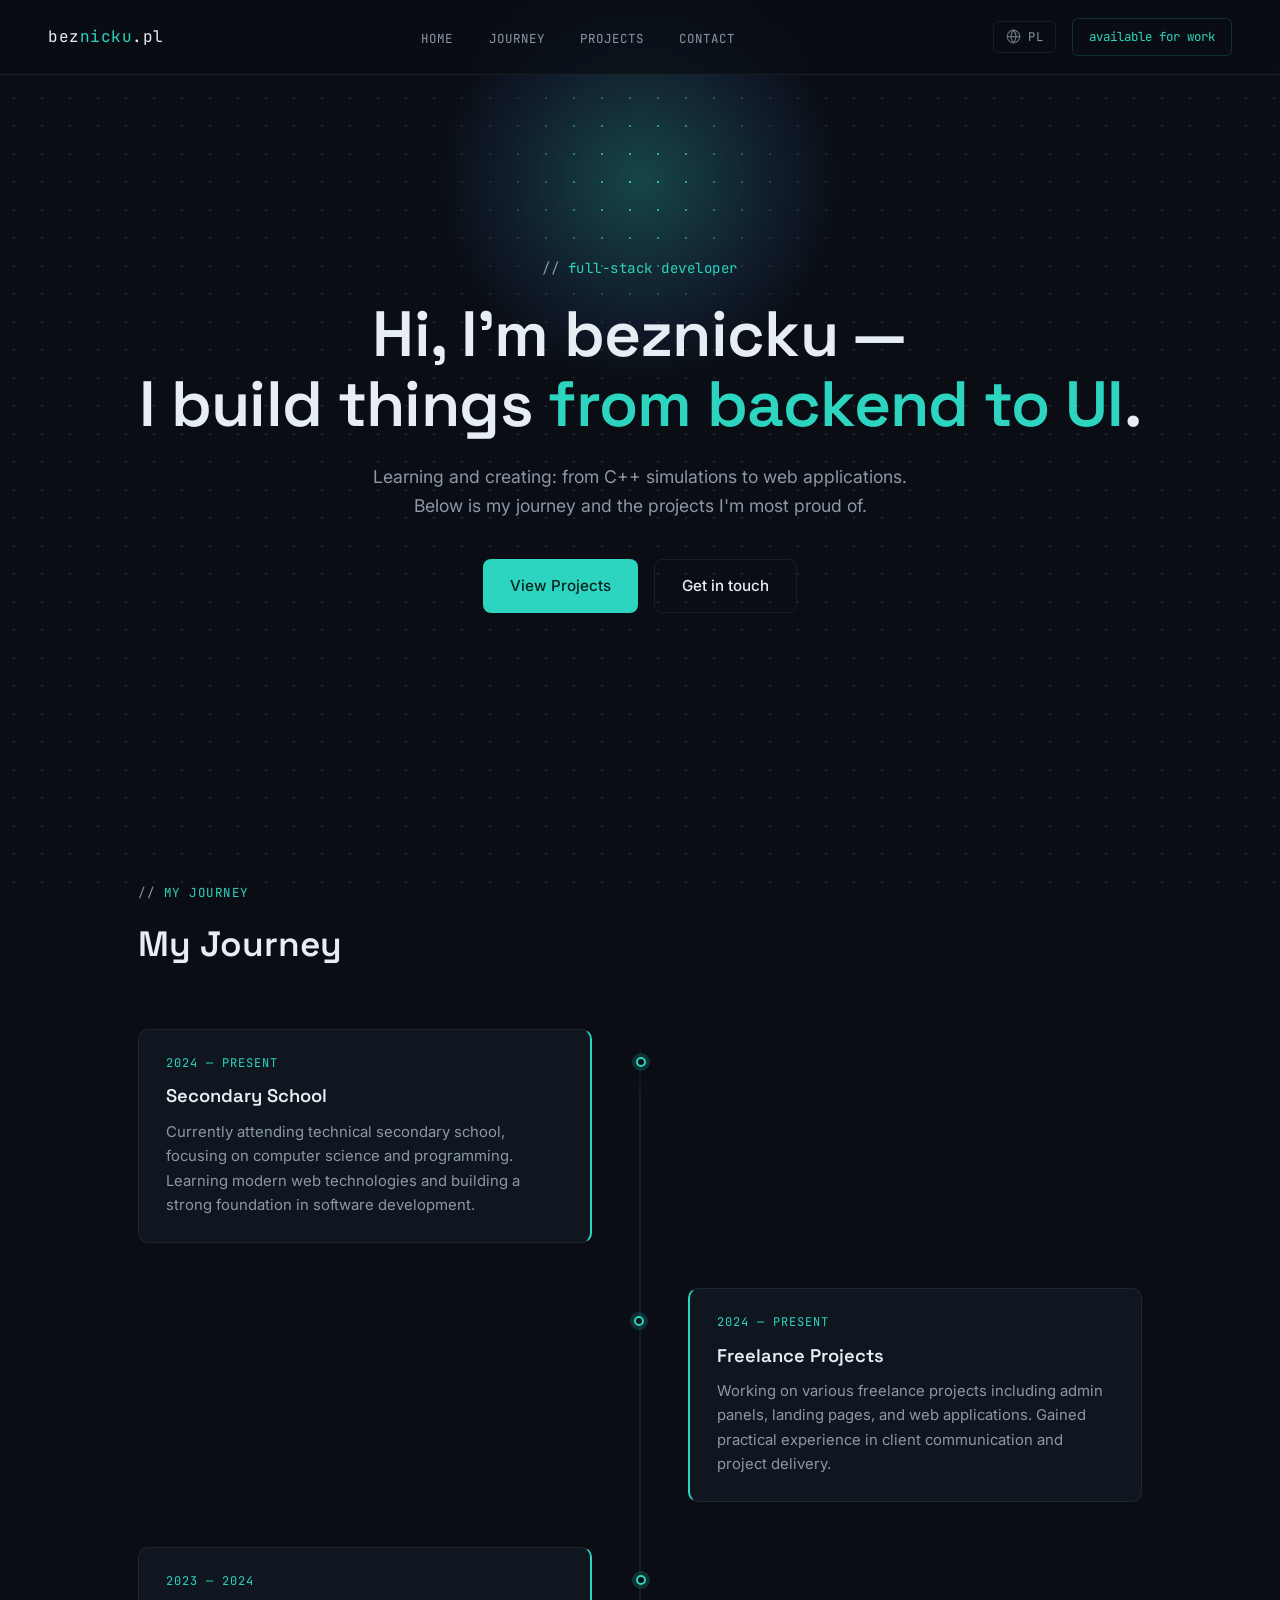
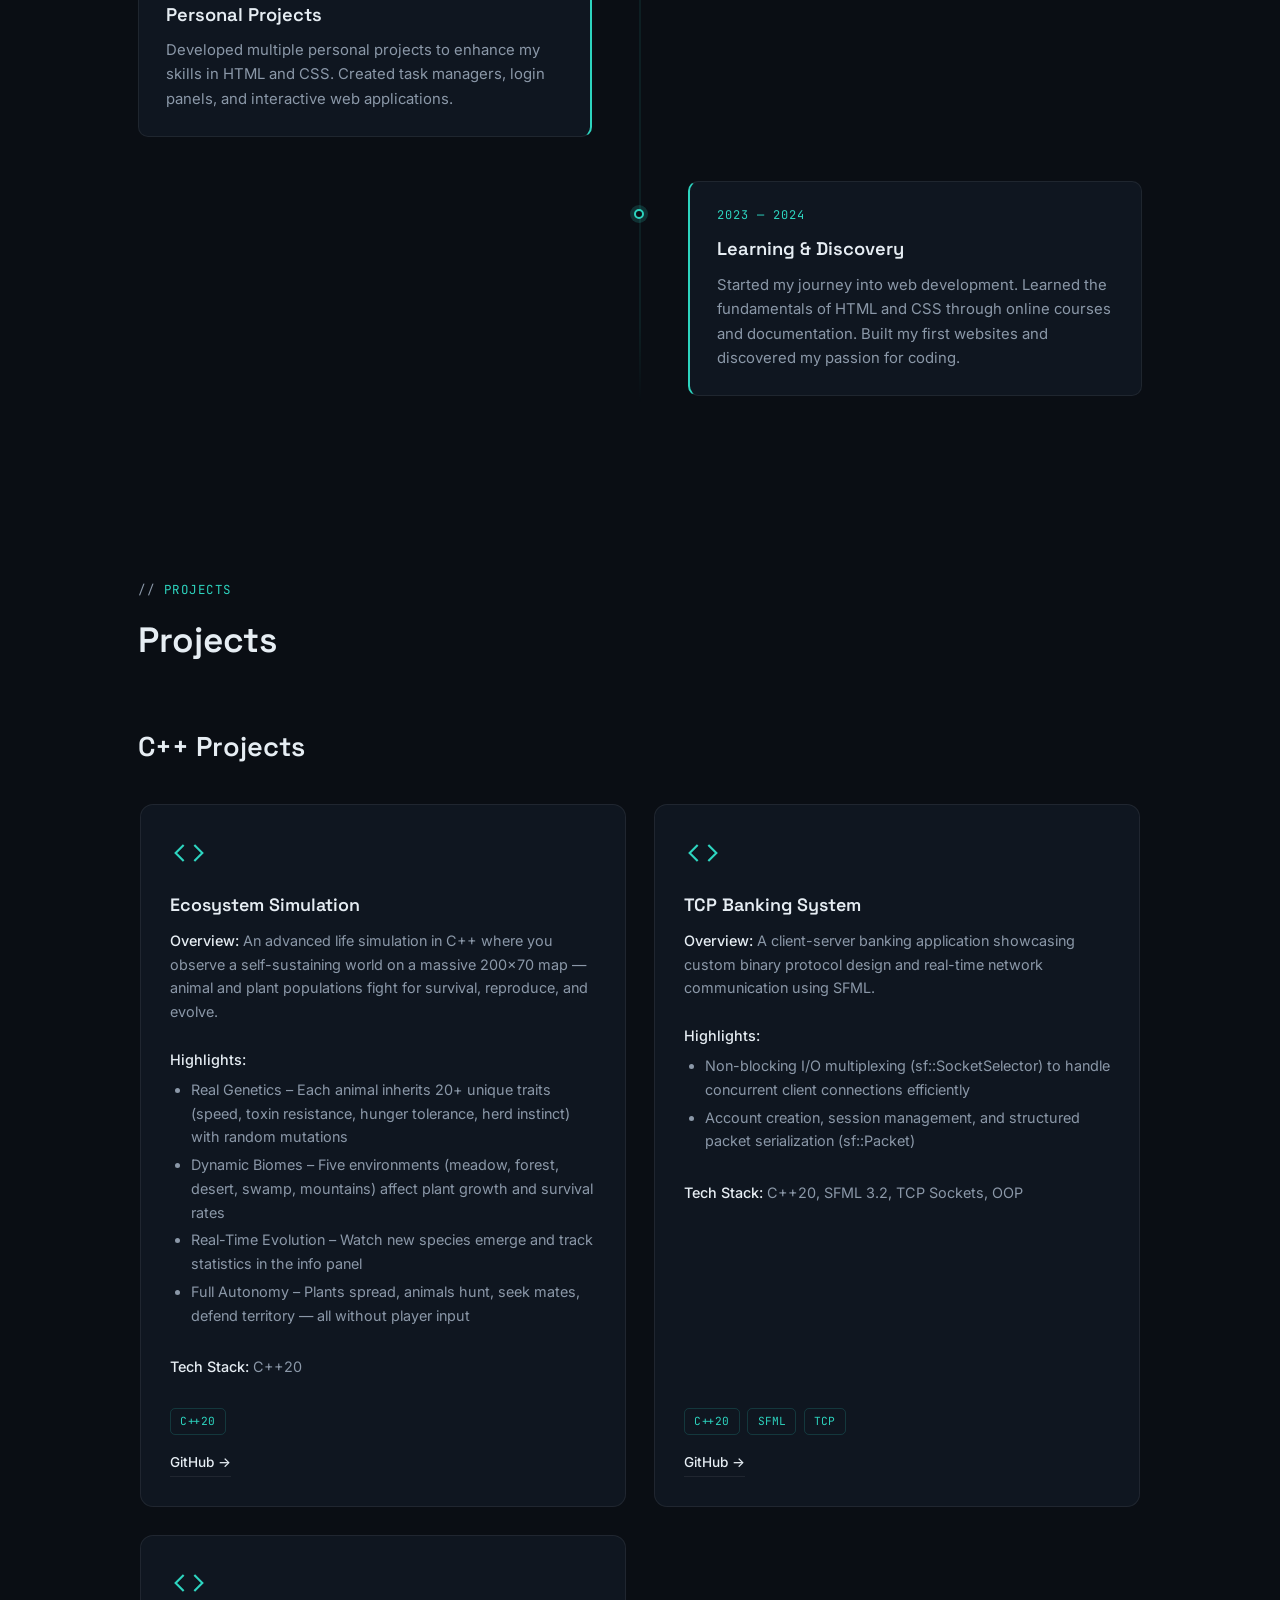
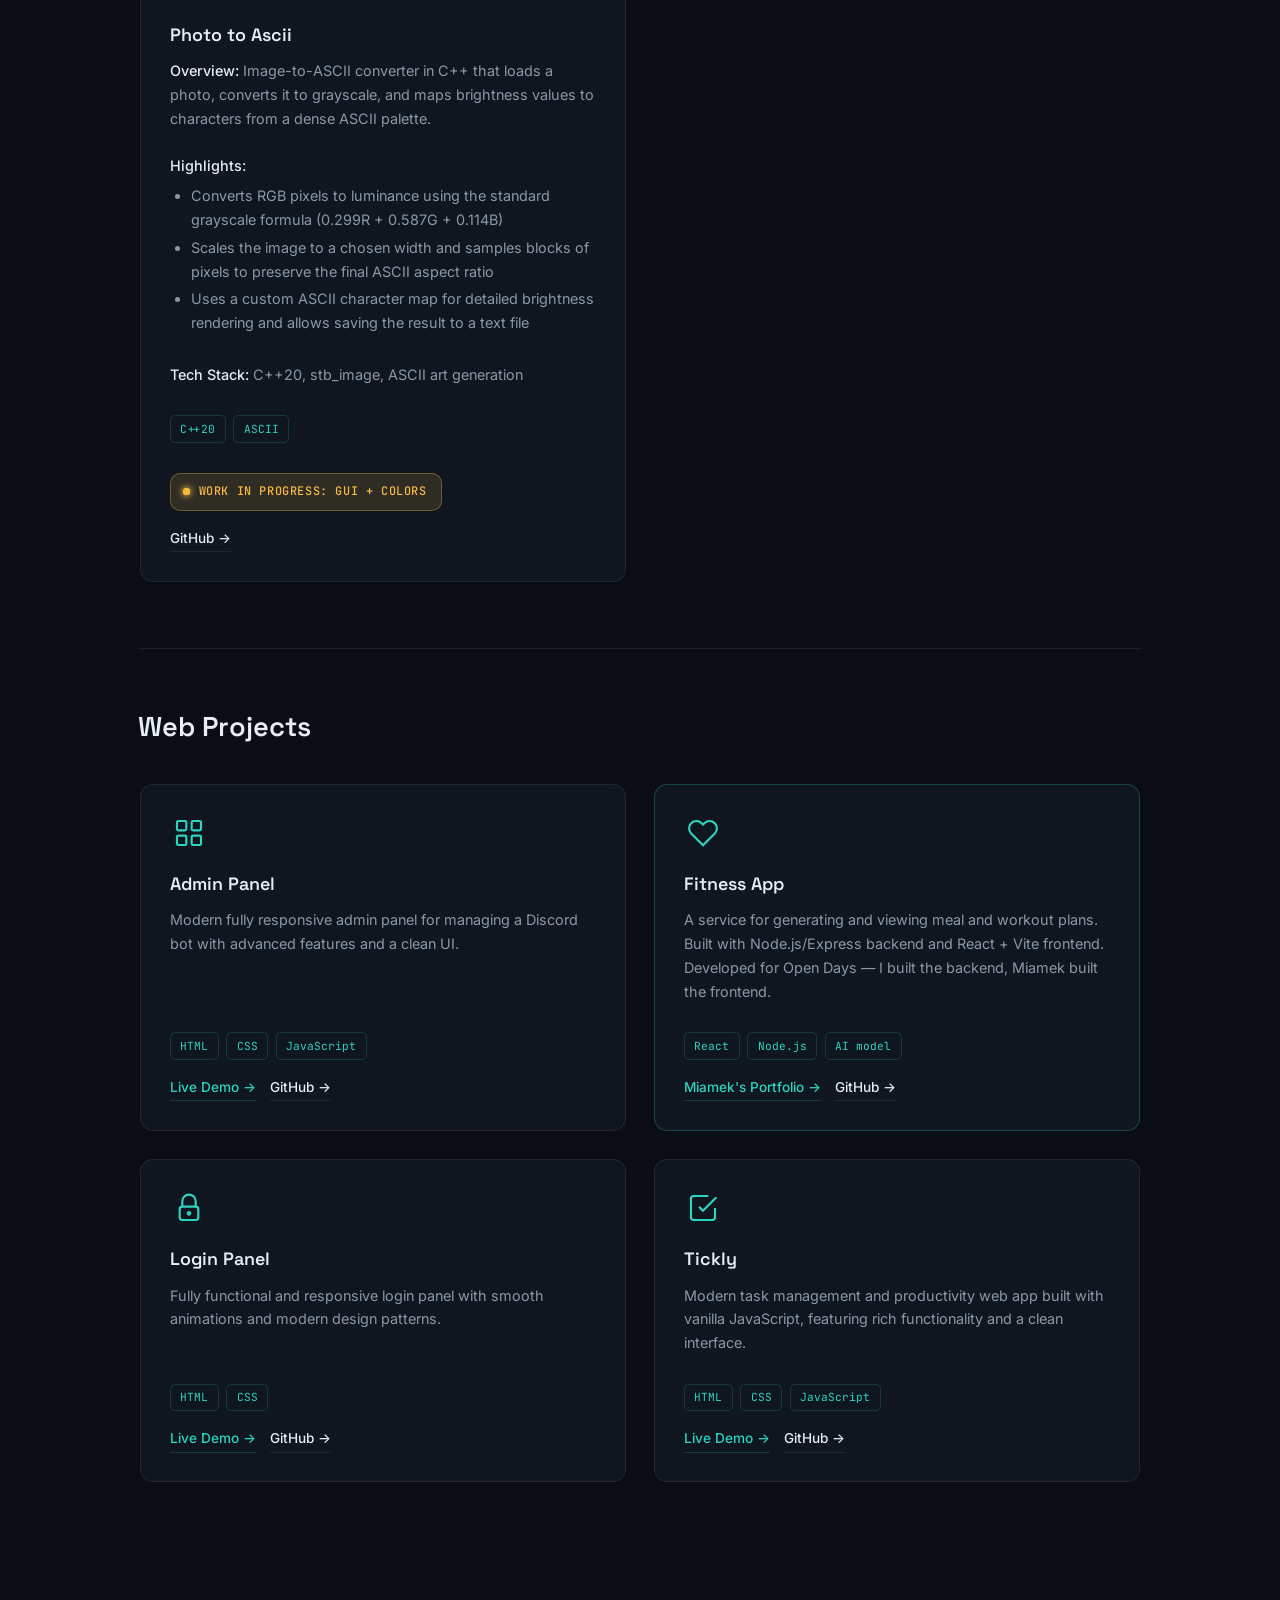
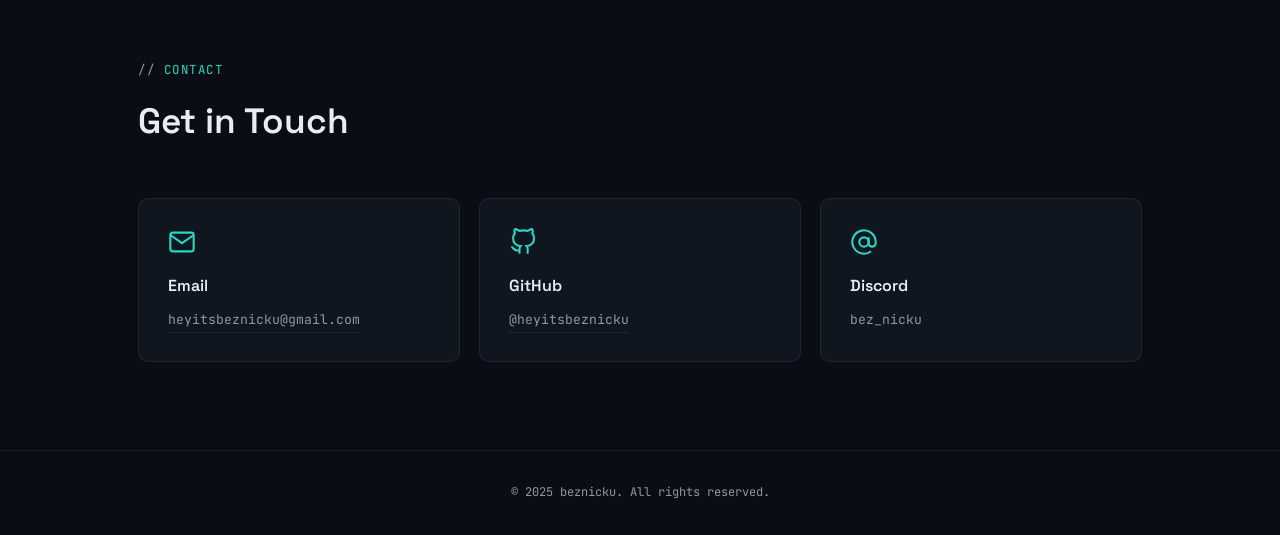
==== commit edef7cdf: "Add files via upload" ====
--- a/index.html
+++ b/index.html
@@ -161,12 +161,47 @@
             <strong data-i18n="projects.stack">Tech Stack:</strong> C++20, SFML 3.2, TCP Sockets, OOP
           </div>
           <div class="tags"><span class="tag">C++20</span><span class="tag">SFML</span><span class="tag">TCP</span></div>
+          <!--<div class="project-status"><span class="status-dot"></span><span data-i18n="projects.bank.status">Work in progress</span></div> -->
           <div class="project-links">
             <a href="https://github.com/heyitsbeznicku/Bank-system" target="_blank" data-i18n="projects.github">GitHub →</a>
           </div>
         </div>
       </div>
-    </div>
+
+      <!-- Photo to Ascii -->
+        <div class="project-card reveal">
+        <div class="project-card-inner">
+          <div class="project-icon">
+            <svg width="32" height="32" viewBox="0 0 24 24" fill="none" stroke="currentColor" stroke-width="1.6">
+              <polyline points="16 18 22 12 16 6"/><polyline points="8 6 2 12 8 18"/>
+            </svg>
+          </div>
+          <h3 data-i18n="projects.ascii.title">Photo to Ascii</h3>
+          <div class="project-desc">
+            <strong data-i18n="projects.overview">Overview:</strong>
+            <span data-i18n="projects.ascii.overview">Image-to-ASCII converter in C++ that loads a photo, converts it to grayscale, and maps brightness values to characters from a dense ASCII palette.</span>
+            <br><br>
+            <strong data-i18n="projects.highlights">Highlights:</strong>
+            <ul>
+              <li data-i18n="projects.ascii.h1">Converts RGB pixels to luminance using the standard grayscale formula (0.299R + 0.587G + 0.114B)</li>
+              <li data-i18n="projects.ascii.h2">Scales the image to a chosen width and samples blocks of pixels to preserve the final ASCII aspect ratio</li>
+              <li data-i18n="projects.ascii.h3">Uses a custom ASCII character map for detailed brightness rendering and allows saving the result to a text file</li>
+            </ul>
+            <br>
+            <strong data-i18n="projects.stack">Tech Stack:</strong> C++20, stb_image, ASCII art generation
+          </div>
+          <div class="tags"><span class="tag">C++20</span><span class="tag">ASCII</span></div>
+          <div class="project-status"><span class="status-dot"></span><span data-i18n="projects.ascii.status">Work in progress: GUI + colors</span></div>
+          <div class="project-links">
+            <a href="https://github.com/heyitsbeznicku/Photo-to-Ascii" target="_blank" data-i18n="projects.github">GitHub →</a>
+          </div>
+        </div>
+      </div>
+    </div>
+
+
+    </div>
+
 
     <!-- Web -->
     <hr class="divider">
@@ -195,7 +230,7 @@
       <!-- Fitness App -->
       <div class="project-card featured reveal">
         <div class="project-card-inner">
-          <div class="hot-badge" data-i18n="projects.latest">⭐ Latest Project</div>
+          <!--<div class="hot-badge" data-i18n="projects.latest">⭐ Latest Project</div> -->
           <div class="project-icon">
             <svg width="32" height="32" viewBox="0 0 24 24" fill="none" stroke="currentColor" stroke-width="1.6">
               <path d="M20.84 4.61a5.5 5.5 0 0 0-7.78 0L12 5.67l-1.06-1.06a5.5 5.5 0 0 0-7.78 7.78l1.06 1.06L12 21.23l7.78-7.78 1.06-1.06a5.5 5.5 0 0 0 0-7.78z"/>
@@ -350,6 +385,14 @@
     "projects.bank.overview": " A client-server banking application showcasing custom binary protocol design and real-time network communication using SFML.",
     "projects.bank.h1": "Non-blocking I/O multiplexing (sf::SocketSelector) to handle concurrent client connections efficiently",
     "projects.bank.h2": "Account creation, session management, and structured packet serialization (sf::Packet)",
+    "projects.bank.status": "Work in progress",
+
+    "projects.ascii.title": "Photo to Ascii",
+    "projects.ascii.overview": " Image-to-ASCII converter in C++ that loads a photo, converts it to grayscale, and maps brightness values to characters from a dense ASCII palette.",
+    "projects.ascii.h1": "Converts RGB pixels to luminance using the standard grayscale formula (0.299R + 0.587G + 0.114B)",
+    "projects.ascii.h2": "Scales the image to a chosen width and samples blocks of pixels to preserve the final ASCII aspect ratio",
+    "projects.ascii.h3": "Uses a custom ASCII character map for detailed brightness rendering and allows saving the result to a text file",
+    "projects.ascii.status": "Work in progress: GUI + colors",
 
     "projects.admin.title": "Admin Panel",
     "projects.admin.desc":  "Modern fully responsive admin panel for managing a Discord bot with advanced features and a clean UI.",
@@ -420,6 +463,14 @@
     "projects.bank.h1": "Nieblokujące multipleksowanie I/O (sf::SocketSelector) do obsługi wielu klientów jednocześnie",
     "projects.bank.h2": "Tworzenie kont, zarządzanie sesjami i serializacja pakietów (sf::Packet)",
 
+    "projects.ascii.title": "Photo to Ascii",
+    "projects.ascii.overview": " Konwerter obrazu do ASCII w C++, który ładuje zdjęcie, zamienia je na skalę szarości i mapuje jasność na znaki z gęstej palety ASCII.",
+    "projects.ascii.h1": "Przekształca piksele RGB na luminancję przy użyciu standardowego wzoru na skalę szarości (0.299R + 0.587G + 0.114B)",
+    "projects.ascii.h2": "Skaluje obraz do wybranej szerokości i próbuje bloki pikseli, aby zachować proporcje ASCII",
+    "projects.ascii.h3": "Używa niestandardowej mapy znaków ASCII dla szczegółowego odczytu jasności i pozwala zapisać wynik do pliku tekstowego",
+    "projects.ascii.status": "Praca w toku: GUI + kolory",
+    "projects.bank.status": "Praca w toku",
+
     "projects.admin.title": "Panel Administracyjny",
     "projects.admin.desc":  "Nowoczesny w pełni responsywny panel administracyjny do zarządzania botem Discord z rozbudowanymi funkcjami i czystym interfejsem.",
 
@@ -501,4 +552,4 @@
 applyLang(detectLang());
 </script>
 </body>
-</html>
+</html>
--- a/style.css
+++ b/style.css
@@ -9,6 +9,9 @@
   --accent-glow: rgba(45,212,191,0.18);
   --border:      rgba(45,212,191,0.18);
   --border-soft: rgba(255,255,255,0.07);
+  --warn:        #f5b942;
+  --warn-glow:   rgba(245,185,66,0.14);
+  --warn-border: rgba(245,185,66,0.32);
   --display:     'Space Grotesk', sans-serif;
   --body:        'Inter', sans-serif;
   --mono:        'JetBrains Mono', monospace;
@@ -350,6 +353,59 @@
   border: 1px solid var(--border);
   padding: 0.22rem 0.6rem;
   border-radius: 5px;
+}
+
+.project-status {
+  margin-top: 0.9rem;
+  margin-bottom: 1rem;
+  align-self: flex-start;
+  font-family: var(--mono);
+  font-size: 0.74rem;
+  font-weight: 500;
+  text-transform: uppercase;
+  color: var(--warn);
+  background: var(--warn-glow);
+  border: 1px solid var(--warn-border);
+  padding: 0.5rem 0.9rem 0.5rem 0.75rem;
+  border-radius: 10px;
+  display: inline-flex;
+  align-items: center;
+  gap: 0.55rem;
+  letter-spacing: 0.6px;
+}
+
+.status-dot {
+  position: relative;
+  width: 7px;
+  height: 7px;
+  border-radius: 50%;
+  background: var(--warn);
+  flex-shrink: 0;
+}
+.status-dot::before {
+  content: '';
+  position: absolute;
+  inset: 0;
+  border-radius: 50%;
+  background: var(--warn);
+  animation: statusPing 1.8s cubic-bezier(0.25,0.6,0.4,1) infinite;
+}
+.status-dot::after {
+  content: '';
+  position: absolute;
+  inset: 0;
+  border-radius: 50%;
+  background: var(--warn);
+  box-shadow: 0 0 6px 1px var(--warn);
+}
+
+@keyframes statusPing {
+  0%   { transform: scale(1);   opacity: 0.6; }
+  75%, 100% { transform: scale(3); opacity: 0; }
+}
+
+@media (prefers-reduced-motion: reduce) {
+  .status-dot::before { animation: none; opacity: 0; }
 }
 
 .project-links { display: flex; gap: 0.9rem; margin-top: auto; }
